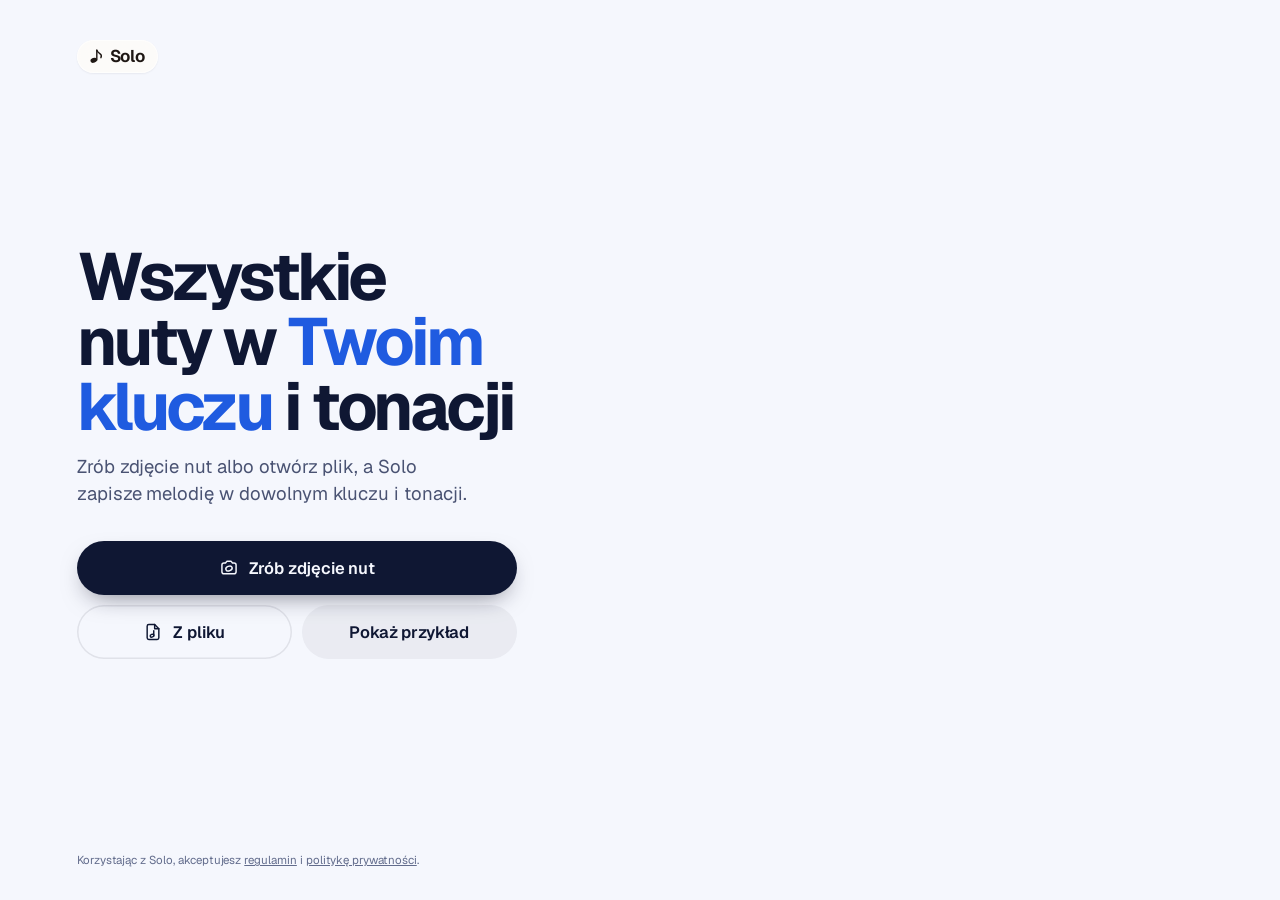
==== index.html @ 1188ac50 "Pauzy: usuwanie każdej, góra/dół; Zapisz jako (PDF/Zdjęcie/MusicXML); Usuń jako 8. kafelek; widoczne" ====
<!doctype html>
<html lang="pl">
<head>
<meta charset="utf-8">
<meta http-equiv="Content-Security-Policy" content="default-src 'self'; script-src 'self' 'wasm-unsafe-eval'; style-src 'self' 'unsafe-inline'; img-src 'self' data: blob:; font-src 'self'; connect-src 'self'; worker-src 'self' blob:; manifest-src 'self'; media-src 'self' blob: data:; object-src 'none'; base-uri 'none'; form-action 'none'">
<meta name="viewport" content="width=device-width, initial-scale=1, viewport-fit=cover, interactive-widget=resizes-content">
<meta name="color-scheme" content="light">
<title>Solo</title>
<meta name="description" content="Nuty ze zdjęcia: sama partia solowa, w Twoim kluczu i tonacji.">
<meta name="theme-color" content="#F5F7FD">
<meta name="apple-mobile-web-app-capable" content="yes">
<meta name="mobile-web-app-capable" content="yes">
<meta name="apple-mobile-web-app-title" content="Solo">
<meta name="apple-mobile-web-app-status-bar-style" content="default">
<meta name="referrer" content="no-referrer">
<link rel="manifest" href="manifest.webmanifest">
<link rel="icon" href="icons/favicon.svg" type="image/svg+xml">
<link rel="icon" href="icons/favicon-32.png" sizes="32x32" type="image/png">
<link rel="apple-touch-icon" href="icons/apple-touch-icon.png">
<link rel="stylesheet" href="fonts/fonts.css">
<link rel="stylesheet" href="styles.css">
<link rel="stylesheet" href="listen.css">
<script src="theme.js"></script>
</head>
<body>
<div id="splash" aria-hidden="true"><div class="aura"></div><div class="sp-tile"><svg class="mark"><use href="#note"/></svg></div><div class="sp-word">Solo</div></div>

<svg width="0" height="0" class="sprite" aria-hidden="true">
  <symbol id="note" viewBox="28 22 46 57"><ellipse cx="43" cy="66" rx="12" ry="8.6" transform="rotate(-22 43 66)" fill="currentColor"/><rect x="51.4" y="27" width="5" height="40" rx="2.5" fill="currentColor"/><path d="M54 29.5c1.2 6.5 5.6 9.6 10.6 12.6 4.8 2.9 6.6 8.6 3.9 14.4" fill="none" stroke="currentColor" stroke-width="5" stroke-linecap="round"/></symbol>
  <symbol id="camera" viewBox="0 0 24 24"><path d="M3.5 8.5A2.5 2.5 0 0 1 6 6h1.8l1.6-2h5.2l1.6 2H18a2.5 2.5 0 0 1 2.5 2.5v8A2.5 2.5 0 0 1 18 19H6a2.5 2.5 0 0 1-2.5-2.5z"/><ellipse class="h" cx="12" cy="12.6" rx="3.9" ry="2.8" transform="rotate(-22 12 12.6)"/></symbol>
  <symbol id="file" viewBox="0 0 24 24"><path d="M7 3h7l5 5v11a2 2 0 0 1-2 2H7a2 2 0 0 1-2-2V5a2 2 0 0 1 2-2z"/><path d="M14 3v5h5"/><path d="M12.9 16.2V10.5"/><ellipse class="h" cx="10.9" cy="16.4" rx="2.3" ry="1.65" transform="rotate(-22 10.9 16.4)"/></symbol>
  <symbol id="sliders" viewBox="0 0 24 24"><path d="M3.5 7.5h8M18.5 7.5h2M3.5 16.5h2M12.5 16.5h8"/><ellipse class="h" cx="15" cy="7.5" rx="3.2" ry="2.3" transform="rotate(-22 15 7.5)"/><ellipse class="h" cx="9" cy="16.5" rx="3.2" ry="2.3" transform="rotate(-22 9 16.5)"/></symbol>
  <symbol id="search" viewBox="0 0 24 24"><ellipse cx="10.5" cy="10.5" rx="6.6" ry="5.4" transform="rotate(-22 10.5 10.5)"/><path d="M15.6 15.2l4.6 4.6"/></symbol>
  <symbol id="left" viewBox="0 0 24 24"><path d="M15 5l-7 7 7 7"/></symbol>
  <symbol id="right" viewBox="0 0 24 24"><path d="M9 5l7 7-7 7"/></symbol>
  <!-- clef glyphs from the Leipzig music font (Verovio, SIL OFL 1.1) -->
  <symbol id="clef-g" viewBox="-40 -1110 730 1790"><path transform="scale(1,-1)" d="M441 -245c-23 -4 -48 -6 -76 -6c-59 0 -102 7 -130 20c-88 42 -150 93 -187 154c-26 44 -43 103 -48 176c0 6 -1 13 -1 19c0 54 15 111 45 170c29 57 65 106 110 148s96 85 153 127c-3 16 -8 46 -13 92c-4 43 -5 73 -5 89c0 117 16 172 69 257c34 54 64 82 89 82 c21 0 43 -30 69 -92s39 -115 41 -159v-15c0 -109 -21 -162 -67 -241c-13 -20 -63 -90 -98 -118c-13 -9 -25 -19 -37 -29l31 -181c8 1 18 2 28 2c58 0 102 -12 133 -35c59 -43 92 -104 98 -184c1 -7 1 -15 1 -22c0 -123 -87 -209 -181 -248c8 -57 17 -110 25 -162 c5 -31 6 -58 6 -80c0 -30 -5 -53 -14 -70c-35 -64 -88 -99 -158 -103c-5 0 -11 -1 -16 -1c-37 0 -72 10 -108 27c-50 24 -77 59 -80 105v11c0 29 7 55 20 76c18 28 45 42 79 44h6c49 0 93 -42 97 -87v-9c0 -51 -34 -86 -105 -106c17 -24 51 -36 102 -36c62 0 116 43 140 85 c9 16 13 41 13 74c0 20 -1 42 -5 67c-8 53 -18 106 -26 159zM461 939c-95 0 -135 -175 -135 -286c0 -24 2 -48 5 -71c50 39 92 82 127 128c40 53 60 100 60 140v8c-4 53 -22 81 -55 81h-2zM406 119l54 -326c73 25 110 78 110 161c0 7 0 15 -1 23c-7 95 -57 142 -151 142h-12 zM382 117c-72 -2 -128 -47 -128 -120v-7c2 -46 43 -99 75 -115c-3 -2 -7 -5 -10 -10c-70 33 -116 88 -123 172v11c0 68 44 126 88 159c23 17 49 29 78 36l-29 170c-21 -13 -52 -37 -92 -73c-50 -44 -86 -84 -109 -119c-45 -69 -67 -130 -67 -182v-13c5 -68 35 -127 93 -176 s125 -73 203 -73c25 0 50 3 75 9c-19 111 -36 221 -54 331z" fill="currentColor" stroke="none"/></symbol>
  <symbol id="clef-f" viewBox="-30 -335 760 1000"><path transform="scale(1,-1)" d="M582 -120c0 32 26 58 58 58s58 -26 58 -58s-26 -58 -58 -58s-58 26 -58 58zM582 120c0 32 26 58 58 58s58 -26 58 -58s-26 -58 -58 -58s-58 26 -58 58zM158 96c51 0 73 -14 88 -49l16 -39c0 -17 -2 -30 -7 -40c-3 -11 -10 -21 -19 -31c-17 -18 -49 -43 -84 -43 c-55 0 -77 13 -112 44c-24 21 -35 55 -35 100c0 46 14 81 32 112c30 52 71 79 137 93l36 6l26 2c154 0 235 -68 274 -182c11 -32 18 -68 18 -107c0 -103 -26 -182 -68 -250c-89 -145 -234 -230 -412 -288l-30 -5c-9 0 -14 3 -14 8c3 10 5 11 10 16c35 15 70 30 96 44l78 43 c96 57 162 136 197 258c9 33 17 60 22 100c3 22 5 35 6 39c-7 69 -16 115 -23 140s-4 22 -16 40c-8 12 -19 23 -31 34c-24 21 -62 44 -118 44c-48 0 -84 -8 -113 -28c-28 -19 -42 -44 -42 -73v-16c2 -5 3 -9 4 -11c24 22 52 39 84 39z" fill="currentColor" stroke="none"/></symbol>
  <symbol id="clef-c" viewBox="-30 -550 670 1100"><path transform="scale(1,-1)" d="M175 502h43v-456c10 5 18 12 37 29c16 19 22 27 27 38s8 24 14 49c3 22 5 43 5 62c7 -34 31 -54 73 -60c73 18 99 61 100 165c0 46 -10 78 -31 100c-18 23 -41 35 -69 35c-40 0 -65 -32 -66 -84c6 12 11 16 39 24c5 0 2 1 16 -4l17 -10l10 -14l7 -18 c-4 -32 -23 -48 -56 -48c-51 0 -77 33 -77 98c10 35 16 47 30 61c9 9 15 14 23 17c3 3 22 9 27 11l34 3l35 2c123 0 192 -64 192 -178l1 -33c0 -52 -20 -97 -60 -134c-18 -15 -42 -28 -74 -39c-30 -9 -63 -13 -101 -13l-93 -88v-34l93 -88c38 0 71 -4 101 -13 c32 -11 56 -24 74 -39c40 -37 60 -82 60 -134l-3 -33c0 -115 -68 -178 -190 -178l-35 2l-34 3c-5 2 -24 8 -27 11c-26 11 -40 32 -53 78c0 65 26 98 77 98c33 0 52 -16 56 -48l-7 -18l-10 -14l-17 -10c-14 -5 -11 -4 -16 -4c-28 8 -33 12 -39 24c1 -52 26 -84 66 -84 c28 0 51 12 69 35c21 22 31 54 31 100c-1 104 -27 147 -100 165c-42 -6 -66 -26 -73 -60c0 19 -2 40 -5 62c-6 25 -9 38 -14 49s-11 19 -27 38c-19 17 -27 24 -37 29v-456h-43v1004zM0 502h118v-1004h-118v1004z" fill="currentColor" stroke="none"/></symbol>
  <symbol id="down" viewBox="0 0 24 24"><path d="M6 9l6 6 6-6"/></symbol>
  <symbol id="barline" viewBox="0 0 24 24"><path d="M12 3v18M4 7h5M4 12h5M4 17h5M15 7h5M15 12h5M15 17h5"/></symbol>
  <symbol id="r-whole" viewBox="0 0 24 24"><path d="M3 8.5h18" stroke-width="1.4"/><rect x="7.5" y="8.5" width="9" height="4.5" rx=".5" fill="currentColor" stroke="none"/></symbol>
  <symbol id="r-half" viewBox="0 0 24 24"><path d="M3 15.5h18" stroke-width="1.4"/><rect x="7.5" y="11" width="9" height="4.5" rx=".5" fill="currentColor" stroke="none"/></symbol>
  <symbol id="r-quarter" viewBox="0 0 24 24"><path d="M9.5 3.5l4.5 5-3.5 4 4 4.5c-2.2-1-4.6-.3-4 2.5"/></symbol>
  <symbol id="r-eighth" viewBox="0 0 24 24"><circle cx="9" cy="8" r="2" fill="currentColor" stroke="none"/><path d="M9 9.8c2.4.6 4.6-.2 6.5-2.3L10.5 20"/></symbol>
  <symbol id="r-16th" viewBox="0 0 24 24"><circle cx="9.5" cy="6" r="1.8" fill="currentColor" stroke="none"/><circle cx="8" cy="11" r="1.8" fill="currentColor" stroke="none"/><path d="M9.5 7.6c2.4.6 4.4-.2 6.3-2.2L10.2 21M8 12.6c2.2.5 4.1-.1 5.9-1.8"/></symbol>
  <symbol id="rest-dash" viewBox="0 0 24 24"><path d="M3 9.5h18" stroke-width="1.6"/><rect x="7" y="9.5" width="10" height="4.5" rx=".6" fill="currentColor" stroke="none"/></symbol>
  <symbol id="newline" viewBox="0 0 24 24"><path d="M3 6h18M3 11h18" stroke-width="1.4"/><path d="M3 17h10M17 14v6M14 17h6"/></symbol>
  <symbol id="bl-single" viewBox="0 0 24 24"><path d="M12 4v16"/></symbol>
  <symbol id="bl-double" viewBox="0 0 24 24"><path d="M9 4v16M15 4v16"/></symbol>
  <symbol id="bl-final" viewBox="0 0 24 24"><path d="M8 4v16"/><path d="M15 4v16" stroke-width="4.5"/></symbol>
  <symbol id="bl-repeat" viewBox="0 0 24 24"><path d="M13 4v16"/><path d="M19 4v16" stroke-width="4"/><circle cx="7.5" cy="9.5" r="1.6" fill="currentColor" stroke="none"/><circle cx="7.5" cy="14.5" r="1.6" fill="currentColor" stroke="none"/></symbol>
  <symbol id="barline-x" viewBox="0 0 24 24"><path d="M12 3v18" stroke-dasharray="2 3"/><path d="M4 9l6 6M10 9l-6 6M14 9l6 6M20 9l-6 6"/></symbol>
  <symbol id="beam" viewBox="0 0 24 24"><ellipse cx="6.5" cy="18" rx="3" ry="2.2" transform="rotate(-20 6.5 18)" fill="currentColor" stroke="none"/><ellipse cx="17" cy="16" rx="3" ry="2.2" transform="rotate(-20 17 16)" fill="currentColor" stroke="none"/><path d="M9 17.5V6.5M19.5 15.5V4.5"/><path d="M9 6.5l10.5-2v3l-10.5 2z" fill="currentColor"/></symbol>
  <symbol id="dur" viewBox="0 0 24 24"><circle cx="12" cy="13.5" r="7.5"/><path d="M12 13.5V9.5M10 2.5h4M18.5 6.5l1.2-1.2"/></symbol>
  <symbol id="star" viewBox="0 0 24 24"><path d="M12 3.5l2 5.5 5.5 2-5.5 2-2 5.5-2-5.5-5.5-2 5.5-2z"/></symbol>
  <symbol id="play" viewBox="0 0 24 24"><path d="M8 5.6v12.8a1 1 0 0 0 1.5.86l10.6-6.4a1 1 0 0 0 0-1.72L9.5 4.74A1 1 0 0 0 8 5.6z" fill="currentColor" stroke="none"/></symbol>
  <symbol id="stop" viewBox="0 0 24 24"><rect x="6" y="6" width="12" height="12" rx="2.2" fill="currentColor" stroke="none"/></symbol>
  <symbol id="updown" viewBox="0 0 24 24"><path d="M9 17.2V6.5M18 13.2V3.5"/><ellipse class="h" cx="6.6" cy="17.6" rx="3" ry="2.15" transform="rotate(-22 6.6 17.6)"/><ellipse cx="15.6" cy="13.6" rx="3" ry="2.15" transform="rotate(-22 15.6 13.6)"/><path d="M10.5 21h6.5M14.5 18.5l2.5 2.5"/></symbol>
  <symbol id="clef" viewBox="0 0 24 24"><path d="M4.6 9.2C5.3 5.8 8.1 4 11.1 4.3c3.6.4 5.4 3.4 4.8 6.9-.8 4.6-5 7.6-10.8 9.3"/><ellipse class="h" cx="6.7" cy="9.3" rx="2.2" ry="1.9"/><circle cx="19.6" cy="7.6" r="1.2" fill="currentColor" stroke="none"/><circle cx="19.6" cy="12.6" r="1.2" fill="currentColor" stroke="none"/></symbol>
  <symbol id="dots3" viewBox="0 0 24 24"><circle cx="5" cy="12" r="2.3" fill="currentColor" stroke="none"/><circle cx="12" cy="12" r="2.3" fill="currentColor" stroke="none"/><circle cx="19" cy="12" r="2.3" fill="currentColor" stroke="none"/></symbol>
  <symbol id="more" viewBox="0 0 24 24"><ellipse cx="5" cy="12" rx="2.2" ry="1.6" fill="currentColor" stroke="none" transform="rotate(-22 5 12)"/><ellipse class="h" cx="12" cy="12" rx="2.2" ry="1.6" transform="rotate(-22 12 12)"/><ellipse cx="19" cy="12" rx="2.2" ry="1.6" fill="currentColor" stroke="none" transform="rotate(-22 19 12)"/></symbol>
  <symbol id="share" viewBox="0 0 24 24"><path d="M12 3.5v11M8 7.5l4-4 4 4"/><path d="M7 11H6a1 1 0 0 0-1 1v7a1.5 1.5 0 0 0 1.5 1.5h11A1.5 1.5 0 0 0 19 19v-7a1 1 0 0 0-1-1h-1"/></symbol>
  <symbol id="print" viewBox="0 0 24 24"><path d="M7 9V4h10v5"/><rect x="3.5" y="9" width="17" height="8" rx="2"/><path d="M7 14h10v6.5H7z"/><ellipse class="h" cx="17" cy="12" rx="1.3" ry="1"/></symbol>
  <symbol id="minus" viewBox="0 0 24 24"><path d="M5 12h14"/></symbol>
  <symbol id="plus" viewBox="0 0 24 24"><path d="M12 5v14M5 12h14"/></symbol>
  <symbol id="check" viewBox="0 0 24 24"><path d="M5 12.5l4.5 4.5L19 7.5"/></symbol>
  <symbol id="flash" viewBox="0 0 24 24"><path d="M13.5 3 5.5 13.5h6L10.5 21l8-10.5h-6z"/></symbol>
  <symbol id="quarter" viewBox="0 0 10 20"><ellipse cx="4.2" cy="16" rx="3.7" ry="2.6" transform="rotate(-22 4.2 16)"/><rect x="6.75" y="1.5" width="1.3" height="14.2" rx=".6"/></symbol>
  <symbol id="x" viewBox="0 0 24 24"><path d="M6.5 6.5l11 11M17.5 6.5l-11 11"/></symbol>
  <symbol id="piano" viewBox="0 0 24 24"><rect x="3.5" y="5" width="17" height="14" rx="2"/><path d="M12 13.5V19M8.2 13.5V19M15.8 13.5V19"/><rect class="h" x="6.8" y="5" width="2.6" height="8.5" rx=".8"/><rect class="h" x="14.6" y="5" width="2.6" height="8.5" rx=".8"/></symbol>
  <symbol id="trombone" viewBox="0 0 24 24"><path d="M7.5 9.5h11a2.5 2.5 0 0 1 0 5H10M10 14.5v4"/><path d="M7.5 9.5L3 6.6v5.8z"/><ellipse class="h" cx="10" cy="19.4" rx="1.6" ry="1.1"/></symbol>
  <symbol id="metronome" viewBox="0 0 24 24"><path d="M9.5 4h5l3.5 16H6z"/><path d="M12 15.5l4.2-7.4"/><ellipse class="h" cx="16.6" cy="7.3" rx="2" ry="1.45" transform="rotate(-22 16.6 7.3)"/></symbol>
  <symbol id="pencil" viewBox="0 0 24 24"><path d="M15.5 5.5l3 3L9 18l-4 1 1-4z"/></symbol>
  <symbol id="trash" viewBox="0 0 24 24"><path d="M4.5 7h15M10 4h4M6.5 7l1 12.5a1.5 1.5 0 0 0 1.5 1.4h6a1.5 1.5 0 0 0 1.5-1.4L17.5 7"/></symbol>
  <symbol id="image" viewBox="0 0 24 24"><rect x="3.5" y="4.5" width="17" height="15" rx="2.5"/><path d="M4 17l5-5 4 4 2.5-2.5L20 18"/><ellipse class="h" cx="15.5" cy="9" rx="1.8" ry="1.35" transform="rotate(-22 15.5 9)"/></symbol>
  <symbol id="wand" viewBox="0 0 24 24"><path d="M4 20L15 9"/><path d="M13 7l4 4"/><ellipse class="h" cx="18.2" cy="5.6" rx="2" ry="1.45" transform="rotate(-22 18.2 5.6)"/><path d="M8 4v3M6.5 5.5h3M19 15v3M17.5 16.5h3"/></symbol>
  <symbol id="size" viewBox="0 0 24 24"><path d="M3.5 19L8 6l4.5 13M5 15h6"/><path d="M14 19l3-8.5 3 8.5M15 16.5h4"/></symbol>
  <symbol id="music" viewBox="0 0 24 24"><path d="M8 3.5h8M8 7h8"/><path d="M15 16V9.5"/><ellipse class="h" cx="12.6" cy="16.4" rx="2.6" ry="1.9" transform="rotate(-22 12.6 16.4)"/><path d="M6.5 3v18M17.5 3v18"/></symbol>
  <symbol id="lock" viewBox="0 0 24 24"><rect x="5" y="10.5" width="14" height="10" rx="2.5"/><path d="M8.5 10.5V8a3.5 3.5 0 0 1 7 0v2.5"/><ellipse class="h" cx="12" cy="15.5" rx="1.6" ry="1.2"/></symbol>
  <symbol id="download" viewBox="0 0 24 24"><path d="M12 4v11M8 11l4 4 4-4M5 19.5h14"/></symbol>
  <symbol id="upload" viewBox="0 0 24 24"><path d="M12 15V4M8 8l4-4 4 4M5 19.5h14"/></symbol>
  <symbol id="info" viewBox="0 0 24 24"><circle cx="12" cy="12" r="8.5"/><path d="M12 11v5.5"/><circle cx="12" cy="7.8" r="1.1" fill="currentColor" stroke="none"/></symbol>
  <symbol id="mic" viewBox="0 0 24 24"><rect x="9" y="3.5" width="6" height="11" rx="3"/><path d="M5.5 11.5a6.5 6.5 0 0 0 13 0M12 18v2.5"/></symbol>
  <!-- editor and player: same 24-grid line style, the tilted note head as the accent -->
  <symbol id="up" viewBox="0 0 24 24"><path d="M6 15l6-6 6 6"/></symbol>
  <symbol id="n-whole" viewBox="0 0 24 24"><ellipse cx="12" cy="12" rx="5.6" ry="3.8" transform="rotate(-22 12 12)"/></symbol>
  <symbol id="n-half" viewBox="0 0 24 24"><ellipse cx="10" cy="17" rx="4" ry="2.8" transform="rotate(-22 10 17)"/><path d="M13.8 15.6V3.5"/></symbol>
  <symbol id="n-quarter" viewBox="0 0 24 24"><ellipse cx="10" cy="17" rx="4" ry="2.8" transform="rotate(-22 10 17)" fill="currentColor"/><path d="M13.8 15.6V3.5"/></symbol>
  <symbol id="n-eighth" viewBox="0 0 24 24"><ellipse cx="9" cy="17" rx="4" ry="2.8" transform="rotate(-22 9 17)" fill="currentColor"/><path d="M12.8 15.6V3.5c0 3 5 4 4.6 8.6"/></symbol>
  <symbol id="n-16th" viewBox="0 0 24 24"><ellipse cx="9" cy="17" rx="4" ry="2.8" transform="rotate(-22 9 17)" fill="currentColor"/><path d="M12.8 15.6V3.5c0 2.4 4.6 3 4.4 6.6M12.8 8c0 2.4 4.6 3 4.4 6.6"/></symbol>
  <symbol id="n-dot" viewBox="0 0 24 24"><ellipse cx="9" cy="15" rx="4" ry="2.8" transform="rotate(-22 9 15)" fill="currentColor"/><path d="M12.8 13.6V3.5"/><circle cx="18" cy="15" r="1.6" fill="currentColor" stroke="none"/></symbol>
  <symbol id="rest" viewBox="0 0 24 24"><path d="M9.5 3.5l4.5 5-3.5 4 4 4.5c-2.2-1-4.6-.3-4 2.5"/></symbol>
  <symbol id="flat" viewBox="0 0 24 24"><path d="M8.5 3v17c4.5-1.6 8-4 7.2-7.4-.7-2.6-4.1-2.2-7.2.4"/></symbol>
  <symbol id="sharp" viewBox="0 0 24 24"><path d="M9.5 4v17M14.5 3v17M6 10l12-2.5M6 16l12-2.5"/></symbol>
  <symbol id="natural" viewBox="0 0 24 24"><path d="M8.5 3v14.5l7-2M15.5 21V6.5l-7 2"/></symbol>
  <symbol id="octave" viewBox="0 0 24 24"><circle cx="9" cy="8" r="3"/><circle cx="9" cy="15.5" r="3.6"/><path d="M18 19V6M15 9l3-3 3 3"/></symbol>
  <symbol id="octave-down" viewBox="0 0 24 24"><circle cx="9" cy="8" r="3"/><circle cx="9" cy="15.5" r="3.6"/><path d="M18 5v13M15 15l3 3 3-3"/></symbol>
  <symbol id="undo" viewBox="0 0 24 24"><path d="M9 6L4.5 10.5 9 15"/><path d="M4.5 10.5H14a5.5 5.5 0 0 1 0 11h-3"/></symbol>
  <symbol id="bar" viewBox="0 0 24 24"><path d="M3.5 7h17M3.5 10h17M3.5 13h17M3.5 16h17M12 5.5v12"/></symbol>
  <symbol id="loop" viewBox="0 0 24 24"><path d="M17 4.5l3 3-3 3"/><path d="M20 7.5H8a4.5 4.5 0 0 0-4.5 4.5"/><path d="M7 19.5l-3-3 3-3"/><path d="M4 16.5h12a4.5 4.5 0 0 0 4.5-4.5"/></symbol>
  <symbol id="restart" viewBox="0 0 24 24"><path d="M6 5v14"/><path d="M18 5.6v12.8a.8.8 0 0 1-1.2.7L9 12.7a.8.8 0 0 1 0-1.4l7.8-6.4a.8.8 0 0 1 1.2.7z"/></symbol>
  <symbol id="pause" viewBox="0 0 24 24"><rect x="6.5" y="5" width="4" height="14" rx="1.4" fill="currentColor" stroke="none"/><rect x="13.5" y="5" width="4" height="14" rx="1.4" fill="currentColor" stroke="none"/></symbol>
  <symbol id="drag" viewBox="0 0 24 24"><path d="M12 3.5v17M8.5 7L12 3.5 15.5 7M8.5 17l3.5 3.5 3.5-3.5"/></symbol>
  <symbol id="tools" viewBox="0 0 24 24"><rect x="4" y="4" width="6.5" height="6.5" rx="1.8"/><rect x="13.5" y="4" width="6.5" height="6.5" rx="1.8"/><rect x="4" y="13.5" width="6.5" height="6.5" rx="1.8"/><ellipse class="h" cx="16.75" cy="16.75" rx="3.2" ry="2.3" transform="rotate(-22 16.75 16.75)"/></symbol>
  <symbol id="user" viewBox="0 0 24 24"><circle cx="12" cy="8.5" r="3.8"/><path d="M4.5 20c.8-4 3.8-6 7.5-6s6.7 2 7.5 6"/></symbol>
  <symbol id="fork" viewBox="0 0 24 24"><path d="M9 3v8a3 3 0 0 0 6 0V3M12 14v7"/></symbol>
  <symbol id="count" viewBox="0 0 24 24"><path d="M5 18V9M10 18V6M15 18v-6M20 18V9"/></symbol>
  <symbol id="heart" viewBox="0 0 24 24"><path d="M12 20s-7.5-4.6-7.5-10A4.3 4.3 0 0 1 12 7.3 4.3 4.3 0 0 1 19.5 10c0 5.4-7.5 10-7.5 10z"/></symbol>
  <symbol id="heart-fill" viewBox="0 0 24 24"><path d="M12 20s-7.5-4.6-7.5-10A4.3 4.3 0 0 1 12 7.3 4.3 4.3 0 0 1 19.5 10c0 5.4-7.5 10-7.5 10z" fill="currentColor"/></symbol>
  <symbol id="stack" viewBox="0 0 24 24"><rect x="4" y="8" width="16" height="12" rx="2.5"/><path d="M7 5h10M9 2.5h6"/></symbol>
  <symbol id="eye" viewBox="0 0 24 24"><path d="M2.5 12s3.5-6.5 9.5-6.5S21.5 12 21.5 12 18 18.5 12 18.5 2.5 12 2.5 12z"/><circle cx="12" cy="12" r="3"/></symbol>
  <symbol id="mute" viewBox="0 0 24 24"><path d="M4 9.5h3.5L12 5.5v13l-4.5-4H4z"/><path d="M16 9.5l5 5M21 9.5l-5 5"/></symbol>
  <symbol id="swap" viewBox="0 0 24 24"><path d="M7 4L3.5 7.5 7 11M3.5 7.5H17M17 13l3.5 3.5L17 20M20.5 16.5H7"/></symbol>
  <symbol id="cresc" viewBox="0 0 24 24"><path d="M21 6L3 12l18 6"/></symbol>
  <symbol id="dim" viewBox="0 0 24 24"><path d="M3 6l18 6-18 6"/></symbol>
  <symbol id="staccato" viewBox="0 0 24 24"><ellipse cx="10" cy="17" rx="4" ry="2.8" transform="rotate(-22 10 17)" fill="currentColor"/><circle cx="10" cy="8" r="1.8" fill="currentColor" stroke="none"/></symbol>
  <symbol id="accent" viewBox="0 0 24 24"><ellipse cx="10" cy="18" rx="4" ry="2.8" transform="rotate(-22 10 18)" fill="currentColor"/><path d="M5 5l10 3-10 3"/></symbol>
  <symbol id="tenuto" viewBox="0 0 24 24"><ellipse cx="10" cy="17" rx="4" ry="2.8" transform="rotate(-22 10 17)" fill="currentColor"/><path d="M5 9h10"/></symbol>
  <symbol id="fermata" viewBox="0 0 24 24"><path d="M3.5 16a8.5 8.5 0 0 1 17 0"/><circle cx="12" cy="14.5" r="1.6" fill="currentColor" stroke="none"/></symbol>
  <symbol id="slur" viewBox="0 0 24 24"><path d="M3 15c4-7 14-7 18 0"/></symbol>
  <symbol id="marks" viewBox="0 0 24 24"><path d="M14.5 4.5c-2 0-2.6 1.4-3 3.5L9.5 19c-.4 2-1.2 2.5-2.5 2.5M8 10h6"/></symbol>
  <symbol id="copy" viewBox="0 0 24 24"><rect x="8" y="8" width="12" height="12" rx="3"/><path d="M16 8V6.5A2.5 2.5 0 0 0 13.5 4h-7A2.5 2.5 0 0 0 4 6.5v7A2.5 2.5 0 0 0 6.5 16H8"/></symbol>
  <symbol id="warn" viewBox="0 0 24 24"><path d="M12 4.5l8.5 15h-17z"/><path d="M12 10v4.5"/><circle cx="12" cy="17" r="1" fill="currentColor" stroke="none"/></symbol>
</svg>

<!-- =============== HOME / LIBRARY =============== -->
<main id="home" class="view">
  <div class="wrap">
    <!-- the masthead: the Solo aura (soft moving colour light) behind the greeting -->
    <header class="mast" id="hero">
      <div class="aura" aria-hidden="true"></div>
      <div class="brand"><svg class="mark"><use href="#note"/></svg><span>Solo</span></div>
      <h1 class="h-xl">Co dziś gramy?</h1>
          </header>

    <section class="lib" id="lib">
      <div class="libhead">
        <h2 class="h-l">Twoje nuty <span class="count" id="lib-count"></span></h2>
        <div class="libtools">
          <label class="search"><svg class="i"><use href="#search"/></svg><input id="lib-search" type="search" placeholder="Szukaj" autocomplete="off" aria-label="Szukaj w nutach"></label>
          <label class="sort"><select id="lib-sort" aria-label="Kolejność"><option value="opened">Ostatnio otwierane</option><option value="title">Tytuł</option><option value="composer">Kompozytor</option><option value="created">Ostatnio dodane</option></select><svg class="i"><use href="#down"/></svg></label>
        </div>
      </div>
      <div class="notice" id="news-nudge" hidden>
        <svg class="i"><use href="#info"/></svg>
        <div class="grow"><b>Nowa wersja Solo</b><span>Zobacz, co się zmieniło.</span></div>
        <button class="link" id="news-open">Pokaż</button>
        <button class="x" id="news-x" aria-label="Zamknij"><svg class="i"><use href="#x"/></svg></button>
      </div>
      <div class="notice" id="backup-nudge" hidden>
        <svg class="i"><use href="#download"/></svg>
        <div class="grow"><b>Zapisz kopię nut</b><span>Na wypadek, gdyby przeglądarka wyczyściła pamięć.</span></div>
        <button class="link" id="nudge-save">Zapisz</button>
        <button class="x" id="nudge-x" aria-label="Później"><svg class="i"><use href="#x"/></svg></button>
      </div>
      <div class="cols" id="cols" role="tablist" aria-label="Kolekcje"></div>
      <div class="grid" id="lib-grid"></div>
      <p class="lib-none" id="col-empty" hidden>Pusto. Przytrzymaj okładkę i wybierz „Kolekcja”.</p>
      <p class="lib-none" id="lib-none" hidden></p>
    </section>

    <section class="empty" id="lib-empty" hidden>
      <div class="empty-copy">
        <h2 class="h-l">Pusty pulpit</h2>
        
        <div class="row-btns">
          <button class="btn tinted" data-act="example"><span>Pokaż przykład</span></button>
          <button class="btn primary" data-sheet="add"><svg class="i"><use href="#plus"/></svg><span>Dodaj nuty</span></button>
        </div>
      </div>
    </section>
  </div>
</main>

<!-- =============== SCORE =============== -->
<section id="score" class="view" hidden>
  <header class="sbar">
    <div class="sbar-l"><button class="pill round" id="btn-back" aria-label="Wróć"><svg class="i"><use href="#left"/></svg></button>
    <button class="pill text ed-only ed-cancel" id="btn-cancel"><span>Anuluj</span></button>
    <button class="pill round ed-only" data-ed="undo" id="ed-undo" aria-label="Cofnij"><svg class="i"><use href="#undo"/></svg></button>
    <button class="pill round ed-only" data-ed="redo" id="ed-redo" aria-label="Ponów" disabled><svg class="i" style="transform:scaleX(-1)"><use href="#undo"/></svg></button></div>
    <div class="stitle"><div class="a" id="s-title"></div><div class="b" id="s-sub"></div></div>
    <div class="sbar-r">
    <button class="pill text" id="btn-edit" aria-pressed="false"><span>Edytuj</span></button>
    <button class="pill round" id="btn-tools" data-sheet="more" aria-label="Więcej" title="Więcej"><svg class="i"><use href="#more"/></svg></button>
    </div>
    <div class="pstrip" id="pstrip" role="toolbar" aria-label="Partie"></div>
  </header>
  <div class="scroller" id="scroller">
    <div class="notice" id="notice" hidden>
      <svg class="i"><use href="#warn"/></svg>
      <div class="grow"><b id="notice-title"></b><span id="notice-text"></span></div>
      <button class="link" data-sheet="orig">Porównaj</button>
      <button class="x" id="notice-x" aria-label="Zamknij"><svg class="i"><use href="#x"/></svg></button>
    </div>
    <figure class="peek" id="peek" hidden><canvas id="peek-c"></canvas><figcaption><span id="peek-t">Oryginał</span><button class="x" id="peek-x" aria-label="Zamknij"><svg class="i"><use href="#x"/></svg></button></figcaption></figure>
    <button class="follow-pill" id="follow-pill" hidden><svg class="i"><use href="#down"/></svg><span>Wróć do grania</span></button>
    <div class="pages" id="pages"><div class="loading-page"><span class="spinner"></span></div></div>
  </div>
  <div class="editor" id="editbar" role="toolbar" aria-label="Popraw nuty" hidden>
    <div class="ed-info" id="ed-info" aria-live="polite"></div>
    <div class="ed-pane bar-pane" data-pane="bar" hidden>

  <p class="note first" id="bar-note" hidden></p>
  <b class="bp-title" id="sh-bar-t">Utwór</b>
  <h3 class="lbl">Tonacja</h3>
  <div class="keypick" id="bar-keypick">
    <div class="kp-row"><button type="button" class="pill round sm" data-kd="-1" aria-label="Tonacja z jednym bemolem więcej"><svg class="i"><use href="#minus"/></svg></button>
      <div class="kp-val" aria-live="polite"><b id="bar-keyname"></b><small id="bar-keysig"></small></div>
      <button type="button" class="pill round sm" data-kd="1" aria-label="Tonacja z jednym krzyżykiem więcej"><svg class="i"><use href="#plus"/></svg></button></div>
  </div>
  <div id="bar-clefbox"><h3 class="lbl" id="bar-clef-t">Klucz</h3>
  <div class="chips clefchips" id="bar-clef"><button data-v="G"><svg class="cl g"><use href="#clef-g"/></svg>Wiolinowy</button><button data-v="F"><svg class="cl f"><use href="#clef-f"/></svg>Basowy</button><button data-v="C4"><svg class="cl c"><use href="#clef-c"/></svg>Tenorowy</button><button data-v="C3"><svg class="cl c"><use href="#clef-c"/></svg>Altowy</button></div></div>
  <h3 class="lbl">Metrum</h3>
  <div class="m-inline" id="bar-time"></div>
  <h3 class="lbl">Tempo odsłuchu</h3>
  <div class="list">
    <div class="li stepper"><button class="pill round" id="bar-bpm-down" aria-label="Wolniej"><svg class="i"><use href="#minus"/></svg></button><span class="grow step-val"><svg class="q"><use href="#quarter"/></svg> = <b id="bar-bpm">120</b></span><button class="pill round" id="bar-bpm-up" aria-label="Szybciej"><svg class="i"><use href="#plus"/></svg></button></div>
  </div>
    </div>
    <div class="ed-pane grid-pane g6" data-pane="pitch" hidden>
      <button data-ed="left" aria-label="W lewo (wcześniej w takcie)"><svg class="i"><use href="#left"/></svg></button>
      <button data-ed="up" aria-label="W górę"><svg class="i"><use href="#up"/></svg></button>
      <button data-ed="down" aria-label="W dół"><svg class="i"><use href="#down"/></svg></button>
      <button data-ed="right" aria-label="W prawo (później w takcie)"><svg class="i"><use href="#right"/></svg></button>
      <button data-ed="octup" aria-label="Oktawę wyżej"><svg class="i"><use href="#octave"/></svg></button>
      <button data-ed="octdown" aria-label="Oktawę niżej"><svg class="i"><use href="#octave-down"/></svg></button>
    </div>
    <div class="ed-pane grid-pane g5" data-pane="len" hidden>
      <button data-len="whole" aria-label="Cała nuta"><svg class="i"><use href="#n-whole"/></svg></button>
      <button data-len="half" aria-label="Półnuta"><svg class="i"><use href="#n-half"/></svg></button>
      <button data-len="quarter" aria-label="Ćwierćnuta"><svg class="i"><use href="#n-quarter"/></svg></button>
      <button data-len="eighth" aria-label="Ósemka"><svg class="i"><use href="#n-eighth"/></svg></button>
      <button data-len="16th" aria-label="Szesnastka"><svg class="i"><use href="#n-16th"/></svg></button>
      <button type="button" id="ed-dot" aria-label="Z kropką" aria-pressed="false"><svg class="i"><use href="#n-dot"/></svg></button>
      <button type="button" id="ed-restmode" aria-label="Pauza" aria-pressed="false"><svg class="i"><use href="#rest-dash"/></svg></button>
      <button type="button" id="ed-flat" aria-label="Bemol: pół tonu niżej"><svg class="i"><use href="#flat"/></svg></button>
      <button type="button" id="ed-sharp" aria-label="Krzyżyk: pół tonu wyżej"><svg class="i"><use href="#sharp"/></svg></button>
      <button data-ed="beam" id="ed-beam" aria-label="Połącz belką z następną nutą" aria-pressed="false"><svg class="i"><use href="#beam"/></svg></button>
    </div>
    <div class="ed-pane line-pane" data-pane="line" hidden>
      <div class="lp-row" id="line-kind" role="group" aria-label="Rodzaj kreski">
        <button type="button" data-ls="regular"><svg class="i"><use href="#bl-single"/></svg><span>Zwykła</span></button>
        <button type="button" data-ls="light-light"><svg class="i"><use href="#bl-double"/></svg><span>Podwójna</span></button>
        <button type="button" data-ls="light-heavy"><svg class="i"><use href="#bl-final"/></svg><span>Końcowa</span></button>
        <button type="button" data-ls="repeat"><svg class="i"><use href="#bl-repeat"/></svg><span>Powtórka</span></button>
      </div>
      <div class="lp-row two">
        <button type="button" id="line-add"><svg class="i"><use href="#plus"/></svg><span>Wstaw takt</span></button>
        <button type="button" id="line-newline"><svg class="i"><use href="#newline"/></svg><span>Nowa linia</span></button>
      </div>
    </div>
    <div class="ed-pane wrap2" data-pane="marks" hidden>
      <button data-ed="dyn:pp" class="dyn" aria-label="pianissimo">pp</button>
      <button data-ed="dyn:p" class="dyn" aria-label="piano">p</button>
      <button data-ed="dyn:mp" class="dyn" aria-label="mezzopiano">mp</button>
      <button data-ed="dyn:mf" class="dyn" aria-label="mezzoforte">mf</button>
      <button data-ed="dyn:f" class="dyn" aria-label="forte">f</button>
      <button data-ed="dyn:ff" class="dyn" aria-label="fortissimo">ff</button>
      <button data-ed="dyn:sfz" class="dyn" aria-label="sforzato">sfz</button>
      <button data-ed="wedge:crescendo" aria-label="Crescendo"><svg class="i"><use href="#cresc"/></svg></button>
      <button data-ed="wedge:diminuendo" aria-label="Diminuendo"><svg class="i"><use href="#dim"/></svg></button>
      <button data-ed="art:staccato" aria-label="Staccato"><svg class="i"><use href="#staccato"/></svg></button>
      <button data-ed="art:accent" aria-label="Akcent"><svg class="i"><use href="#accent"/></svg></button>
      <button data-ed="art:tenuto" aria-label="Tenuto"><svg class="i"><use href="#tenuto"/></svg></button>
      <button data-ed="fermata" aria-label="Fermata"><svg class="i"><use href="#fermata"/></svg></button>
      <button data-ed="slur" aria-label="Łuk do następnej nuty"><svg class="i"><use href="#slur"/></svg></button>
    </div>
    <div class="ed-tabs" role="tablist">
      <button role="tab" data-tab-ed="bar" class="ed-bar" aria-selected="false" aria-label="Utwór: tonacja, klucz, metrum, tempo"><svg class="i"><use href="#bar"/></svg><span>Utwór</span></button>
      <button role="tab" data-tab-ed="len" aria-selected="false" aria-label="Dodaj: nuty, pauzy, znaki, belka"><svg class="i"><use href="#plus"/></svg><span>Dodaj</span></button>
      <button role="tab" data-tab-ed="pitch" aria-selected="false" aria-label="Rozmieść: góra, dół, w lewo, w prawo, oktawa"><svg class="i"><use href="#drag"/></svg><span>Rozmieść</span></button>
      <button role="tab" data-tab-ed="line" aria-selected="false" aria-label="Takt: kreski, nowy takt, nowa linia"><svg class="i"><use href="#barline"/></svg><span>Takt</span></button>
      <button role="tab" data-tab-ed="marks" aria-selected="false" aria-label="Styl: dynamika, akcenty, łuki"><svg class="i"><use href="#marks"/></svg><span>Styl</span></button>
      <button type="button" class="ed-trash" id="ed-trash" aria-label="Usuń zaznaczone"><svg class="i"><use href="#trash"/></svg></button>
    </div>
  </div>
  <div class="loopbar" id="loopbar" hidden>
    <div class="lb-track" id="lb-track"><i class="lb-fill" id="lb-fill"></i>
      <button class="lb-th" id="lb-a" aria-label="Początek pętli"><span id="lb-av">1</span></button>
      <button class="lb-th" id="lb-b" aria-label="Koniec pętli"><span id="lb-bv">4</span></button>
    </div>
  </div>
  <nav class="dock transport" id="dock" aria-label="Odtwarzanie">
    <div class="tp-prog" id="tp-prog" aria-hidden="true"><i id="tp-fill"></i></div>
    <button class="tool" id="btn-restart" aria-label="Od początku"><svg class="i"><use href="#restart"/></svg></button>
    <button class="tool" id="btn-loop" aria-label="Pętla: powtarzaj takty" aria-pressed="false"><svg class="i"><use href="#loop"/></svg></button>
    <button class="tool play" id="btn-play" aria-label="Posłuchaj"><svg class="i"><use href="#play"/></svg></button>
    <button class="tool tempo" id="btn-tempo" data-sheet="practice" aria-label="Tempo i ćwiczenie"><svg class="q"><use href="#quarter"/></svg><b id="tp-bpm">120</b></button>
    <span class="tp-bar" id="tp-bar"></span>
  </nav>
</section>

<div id="navdim" hidden></div>

<!-- =============== SETTINGS =============== -->
<section id="settings" class="view tabview" hidden>
  <div class="wrap narrow">
    <h1 class="h-l page-title tabtitle">Ja</h1>

    <div class="me-card" id="me-card"></div>
    <div class="prof" id="prof"></div>

    <h3 class="lbl lx-over" id="snd-t">Brzmienia</h3>
    <div class="snd-row" id="own-list" role="group" aria-labelledby="snd-t"></div>
    <p class="snd-sub" id="own-st"></p>


    <h3 class="lbl">Biblioteka</h3>
    <div class="group">
      <button class="li tap" id="btn-backup"><span class="ic"><svg class="i"><use href="#download"/></svg></span><span class="grow"><b>Zapisz kopię zapasową</b></span><svg class="i chev"><use href="#right"/></svg></button>
      <label class="li tap" for="in-backup"><span class="ic"><svg class="i"><use href="#upload"/></svg></span><span class="grow"><b>Wczytaj kopię zapasową</b></span><svg class="i chev"><use href="#right"/></svg></label>
      <div class="li"><span class="ic"><svg class="i"><use href="#music"/></svg></span><span class="grow"><b id="store-count">Nuty</b><small id="store-size"></small></span></div>
    </div>
    <p class="status-line" id="backup-status"></p>

    <div id="install-sec">
    <h3 class="lbl">Na ekranie początkowym</h3>
    <div class="group">
      <button class="li tap" id="btn-install" hidden><span class="ic"><svg class="i"><use href="#plus"/></svg></span><span class="grow"><b>Dodaj Solo do ekranu</b><small>Solo stanie się aplikacją z własną ikoną</small></span><svg class="i chev"><use href="#right"/></svg></button>
      <div class="li" id="installed" hidden><span class="ic"><svg class="i"><use href="#check"/></svg></span><span class="grow"><b>Solo jest na ekranie początkowym</b><small>Aktualizuje się samo, ikonę dodaje się tylko raz</small></span></div>
      <div class="li col" id="install-steps">
        <p class="txt" data-os="ios"><b>iPad, iPhone:</b> w Safari dotknij <b>Udostępnij</b>, potem <b>Do ekranu początkowego</b>.</p>
        <p class="txt" data-os="android"><b>Android:</b> w Chrome otwórz menu <b>⋮</b> i wybierz <b>Dodaj do ekranu głównego</b> (albo <b>Zainstaluj aplikację</b>). Wtedy Solo pojawi się też w Ustawieniach telefonu, w Aplikacjach. W innych przeglądarkach, np. DuckDuckGo, może powstać tylko skrót: otwórz Solo w Chrome.</p>
        <p class="txt" data-os="desktop"><b>Komputer:</b> w Edge lub Chrome kliknij ikonę instalacji na końcu paska adresu.</p>
      </div>
    </div>

    </div>

    <h3 class="lbl">Solo</h3>
    <div class="group">
      <button class="li tap" id="btn-tour"><span class="ic"><svg class="i"><use href="#info"/></svg></span><span class="grow"><b>Samouczek</b><small>Krótko po ekranie nut</small></span><svg class="i chev"><use href="#right"/></svg></button>
      <details class="li-det" id="news-det"><summary class="li tap"><span class="ic"><svg class="i"><use href="#star"/></svg></span><span class="grow"><b>Co nowego</b><small id="news-ver"></small></span><svg class="i chev"><use href="#down"/></svg></summary><div class="li col" id="news"></div></details>
      <a class="li tap" href="prywatnosc.html" data-doc="prywatnosc"><span class="ic"><svg class="i"><use href="#lock"/></svg></span><span class="grow"><b>Polityka prywatności</b><small>Bez plików cookies</small></span><svg class="i chev"><use href="#right"/></svg></a>
      <a class="li tap" href="regulamin.html" data-doc="regulamin"><span class="ic"><svg class="i"><use href="#file"/></svg></span><span class="grow"><b>Regulamin</b></span><svg class="i chev"><use href="#right"/></svg></a>
      <a class="li tap" href="licencje.html" data-doc="licencje"><span class="ic"><svg class="i"><use href="#music"/></svg></span><span class="grow"><b>Licencje</b></span><svg class="i chev"><use href="#right"/></svg></a>
    </div>
    <p class="me-foot">Nuty i zdjęcia zostają tylko na tym urządzeniu. Bez reklam, śledzenia i plików cookies.<br>© 2026 Meow Studios · <a href="mailto:nniewinskame@gmail.com">kontakt</a> · wersja <span id="ver"></span></p>
  </div>
</section>

<div class="sheet" id="sh-own" role="dialog" aria-modal="true" aria-labelledby="sh-own-t" hidden>
  <div class="grab"></div>
  <div class="shead"><h2 class="h-m" id="sh-own-t">Brzmienie</h2><button class="done" data-close>Gotowe</button></div>
  <p class="snd-sheet-st" id="own-sheet-st"></p>
  <div class="group snd-acts">
    <button class="li tap" data-own="play"><span class="ic"><svg class="i"><use href="#play"/></svg></span><span class="grow"><b>Posłuchaj</b></span></button>
    <button class="li tap" data-own="again"><span class="ic"><svg class="i"><use href="#mic"/></svg></span><span class="grow"><b>Nagraj ponownie</b></span></button>
    <label class="li" for="own-use"><span class="ic"><svg class="i"><use href="#music"/></svg></span><span class="grow"><b>Używaj w odtwarzaniu</b><small>Solo zagra Twoim brzmieniem</small></span><input type="checkbox" id="own-use" class="switch"></label>
    <button class="li tap" data-own="re"><span class="ic"><svg class="i"><use href="#swap"/></svg></span><span class="grow"><b>Zmień instrument</b></span></button>
    <button class="li tap danger" data-own="del"><span class="ic"><svg class="i"><use href="#trash"/></svg></span><span class="grow"><b>Usuń</b></span></button>
  </div>
</div>

<!-- =============== WELCOME =============== -->
<!-- =============== TABS: TUNER, METRONOME =============== -->
<section id="tunerv" class="view tabview" hidden>
  <div class="wrap narrow"><h1 class="h-l page-title tabtitle">Stroik</h1><div class="host" id="tuner-tab-host"></div></div>
</section>
<section id="metrov" class="view tabview" hidden>
  <div class="wrap narrow"><h1 class="h-l page-title tabtitle">Metronom</h1><div class="host" id="metro-tab-host"></div></div>
</section>
<button class="fab" id="fab" data-sheet="add" aria-label="Dodaj nuty"><svg class="i"><use href="#plus"/></svg></button>
<div class="sheet" id="sh-add" role="dialog" aria-modal="true" aria-label="Dodaj nuty" hidden>
  <div class="grab"></div>
  <div class="list addlist first">
    <button class="li tap" data-act="camera"><span class="ic"><svg class="i"><use href="#camera"/></svg></span><span class="grow"><b>Zrób zdjęcie</b></span></button>
    <label class="li tap" for="in-gallery" tabindex="0" role="button"><span class="ic"><svg class="i"><use href="#image"/></svg></span><span class="grow"><b>Z galerii</b></span></label>
    <label class="li tap" for="in-files" tabindex="0" role="button"><span class="ic"><svg class="i"><use href="#file"/></svg></span><span class="grow"><b>Z pliku</b><small>Pliki, iCloud, Dysk Google, Dropbox</small></span></label>
    <button class="li tap" data-act="blank"><span class="ic"><svg class="i"><use href="#pencil"/></svg></span><span class="grow"><b>Nowa melodia</b></span></button>
  </div>
  <h3 class="lbl">Gotowe melodie</h3>
  <div class="chips add-ready" id="add-ready"><button data-t="kotek">Wlazł kotek</button><button data-t="janie">Panie Janie</button><button data-t="oda">Oda do radości</button></div>
</div>

<nav class="tabbar" id="tabbar" aria-label="Zakładki">
  <i class="slide" aria-hidden="true"></i>
  <button data-tab="home" aria-current="page"><svg class="i"><use href="#music"/></svg><span>Nuty</span></button>
  <button data-tab="tunerv"><svg class="i"><use href="#fork"/></svg><span>Stroik</span></button>
  <button data-tab="metrov"><svg class="i"><use href="#metronome"/></svg><span>Metronom</span></button>
  <button data-tab="settings"><svg class="i"><use href="#user"/></svg><span>Ja</span></button>
</nav>

<!-- =============== OWN SOUND: guided recording =============== -->
<section id="ownf" class="overlay ownf lx" role="dialog" aria-modal="true" aria-label="Twoje brzmienie" hidden>
  <div class="lx-glow" aria-hidden="true"></div>
  <div class="ownf-panel">
    <div class="lx-top"><button class="pill round" id="ownf-x" aria-label="Zamknij"><svg class="i"><use href="#x"/></svg></button><div class="lx-dots" id="ownf-dots" aria-hidden="true"></div><span class="lx-count" id="ownf-count" aria-live="polite"></span></div>
    <div class="ownf-body" id="ownf-body">
      <div class="lx-head" id="of-head"></div>
      <div class="lx-stage" id="of-stage">
        <canvas class="lx-orb" id="of-orb" aria-hidden="true"></canvas>
        <svg class="lx-prog" viewBox="0 0 240 240" aria-hidden="true"><circle cx="120" cy="120" r="110" class="lx-prog-fill" id="of-ring" style="stroke-dasharray:691;stroke-dashoffset:691"/></svg>
        <div class="of-note" id="of-note"></div>
      </div>
      <div class="lx-foot" id="of-foot"></div>
    </div>
    <div class="ownf-acts" id="ownf-acts"></div>
  </div>
</section>

<!-- =============== FIRST START: PROFILE =============== -->
<section id="onb" class="overlay onb" role="dialog" aria-modal="true" aria-label="Twój profil" hidden>
  <div class="onb-panel">
    <div class="onb-top"><button class="pill round" id="onb-back" aria-label="Wstecz"><svg class="i"><use href="#left"/></svg></button><div class="onb-dots" id="onb-dots"></div><button class="link" id="onb-skip">Pomiń</button></div>
    <div class="onb-body" id="onb-body"></div>
    <button class="btn primary wide" id="onb-next"><span>Dalej</span><svg class="i"><use href="#right"/></svg></button>
  </div>
</section>

<section id="welcome" class="overlay welcome" hidden>
  <div class="w-photo w-stage" id="w-stage"></div>
  <div class="w-panel">
    <div class="w-brand" aria-label="Solo"><svg class="mark"><use href="#note"/></svg><span>Solo</span></div>
    <div class="w-copy">
      <h1 class="h-xl">Wszystkie nuty w&nbsp;<em>Twoim kluczu</em> i&nbsp;tonacji</h1>
      <p class="w-lead">Zrób zdjęcie nut albo otwórz plik, a&nbsp;Solo zapisze melodię w&nbsp;dowolnym kluczu i&nbsp;tonacji.</p>
      <div class="w-acts">
        <button class="btn ink wide" data-act="camera" id="w-camera"><svg class="i"><use href="#camera"/></svg><span>Zrób zdjęcie nut</span></button>
        <label class="btn line" for="in-files" tabindex="0" role="button"><svg class="i"><use href="#file"/></svg><span>Z pliku</span></label>
        <button class="btn ghost" data-act="example" id="w-example">Pokaż przykład</button>
      </div>
    </div>
    <p class="w-legal">Korzystając z Solo, akceptujesz <a href="regulamin.html" data-doc="regulamin">regulamin</a> i&nbsp;<a href="prywatnosc.html" data-doc="prywatnosc">politykę&nbsp;prywatności</a>.</p>
  </div>
</section>

<!-- =============== CAMERA =============== -->
<section id="cam" class="overlay cam" role="dialog" aria-modal="true" aria-label="Aparat" hidden>
  <video id="cam-video" playsinline muted autoplay></video>
  <div class="cam-frame" aria-hidden="true"><i class="corner c1"></i><i class="corner c2"></i><i class="corner c3"></i><i class="corner c4"></i></div>
  <div class="cam-top">
    <button class="cam-btn" id="cam-close" aria-label="Zamknij aparat"><svg class="i"><use href="#x"/></svg></button>
    <span class="cam-tip" id="cam-tip">Cała strona w kadrze, prosto z góry</span>
    <button class="cam-btn" id="cam-torch" aria-label="Latarka" aria-pressed="false" hidden><svg class="i"><use href="#flash"/></svg></button>
  </div>
  <div class="cam-msg" id="cam-msg" hidden>
    <svg class="i big"><use href="#camera"/></svg>
    <h2 class="h-m" id="cam-msg-t">Brak dostępu do aparatu</h2>
    <p id="cam-msg-p"></p>
    <button class="btn cream" id="cam-retry">Spróbuj jeszcze raz</button>
  </div>
  <div class="cam-bar">
    <label class="cam-btn" for="in-gallery" id="cam-gallery" aria-label="Wybierz z galerii" tabindex="0" role="button"><svg class="i"><use href="#image"/></svg></label>
    <button class="shutter" id="cam-shot" aria-label="Zrób zdjęcie" disabled><i></i></button>
    <span class="cam-btn ghost" aria-hidden="true"></span>
  </div>
  <i class="cam-flash" id="cam-flash"></i>
</section>

<!-- =============== READING =============== -->
<section id="reading" class="overlay reading" role="dialog" aria-modal="true" aria-label="Czytanie nut" hidden>
  <div class="wrap narrow">
    <div class="rtop"><button class="link" id="btn-cancel-read">Anuluj</button><span class="foot" id="read-pages"></span></div>
    <div class="frame"><img id="read-img" alt=""><i class="scan"></i><i class="corner c1"></i><i class="corner c2"></i><i class="corner c3"></i><i class="corner c4"></i></div>
    <h2 class="h-l">Odczytywanie nut</h2>
    <p class="sub" id="read-sub">Zwykle trwa to od pół minuty do dwóch minut.</p>
    <div class="pbar" id="read-bar"><i></i></div>
    <div class="checks">
      <div class="ck" id="ck1"><span class="d"><svg class="i"><use href="#check"/></svg></span><span id="ck1-t">Przygotowanie</span></div>
      <div class="ck" id="ck2"><span class="d"><svg class="i"><use href="#check"/></svg></span><span id="ck2-t">Szukanie pięciolinii</span></div>
      <div class="ck" id="ck3"><span class="d"><svg class="i"><use href="#check"/></svg></span><span id="ck3-t">Odczytywanie nut</span></div>
    </div>
  </div>
</section>

<div class="tour" id="tour" hidden role="dialog" aria-modal="true" aria-labelledby="tour-t">
  <div class="tour-hole" id="tour-hole"></div>
  <div class="tour-card" id="tour-card"><p class="tour-step" id="tour-n"></p><h2 class="h-m" id="tour-t"></h2><p id="tour-p"></p>
    <div class="row-btns"><button class="btn tinted small" id="tour-skip">Pomiń</button><button class="btn primary small" id="tour-next">Dalej</button></div></div>
</div>

<!-- =============== SHEETS =============== -->
<div class="scrim" id="scrim" hidden></div>

<div class="sheet" id="sh-pages" role="dialog" aria-modal="true" aria-labelledby="sh-pages-t" hidden>
  <div class="grab"></div>
  <div class="shead"><h2 class="h-m" id="sh-pages-t">Nowe nuty</h2><button class="done ghost" data-close>Anuluj</button></div>
  <div class="thumbs" id="pending"></div>
  <p class="note" id="crop-hint" hidden>Dotknij strony, żeby obciąć jej górę lub dół.</p>
  <p class="note" id="first-model" hidden>Pierwszy odczyt pobierze ok. 150 MB. Najlepiej przez Wi-Fi.</p>
  <p class="note" id="slow-read" hidden></p>
  <details class="ask" id="ask">
    <summary><span class="grow"><b>Pomóż w odczycie</b><small>Nieobowiązkowe: klucz, metrum i znaki, jeśli je znasz</small></span><svg class="i chev"><use href="#down"/></svg></summary>
    <div class="ask-body"><h3 class="lbl">Klucz</h3><div class="chips clefchips" id="ask-clef-c"></div><h3 class="lbl">Metrum</h3><div class="chips" id="ask-time-c"></div><h3 class="lbl">Znaki przy kluczu</h3><div class="ask-key-c" id="ask-key-c"></div><label class="selpill" id="ask-key-pill"></label></div>
    <label class="ask-row" for="ask-clef"><span>Klucz w nutach</span><select id="ask-clef"><option value="">Nie wiem</option><option value="F">Basowy w całym utworze</option><option value="G">Wiolinowy w całym utworze</option><option value="C4">Tenorowy w całym utworze</option><option value="C3">Altowy w całym utworze</option></select></label>
    <label class="ask-row" for="ask-time"><span>Metrum</span><select id="ask-time"><option value="">Nie wiem</option><option value="4/4">4/4 (C)</option><option value="2/2">2/2 (¢)</option><option value="3/4">3/4</option><option value="2/4">2/4</option><option value="6/8">6/8</option><option value="3/8">3/8</option><option value="9/8">9/8</option><option value="12/8">12/8</option></select></label>
    <label class="ask-row" for="ask-key"><span>Znaki przy kluczu</span><select id="ask-key"><option value="">Nie wiem</option><option value="0">Bez znaków</option><option value="-1">1 bemol</option><option value="-2">2 bemole</option><option value="-3">3 bemole</option><option value="-4">4 bemole</option><option value="-5">5 bemoli</option><option value="-6">6 bemoli</option><option value="1">1 krzyżyk</option><option value="2">2 krzyżyki</option><option value="3">3 krzyżyki</option><option value="4">4 krzyżyki</option><option value="5">5 krzyżyków</option><option value="6">6 krzyżyków</option></select></label>
  </details>
  <p class="err" id="read-error" hidden></p>
  <button class="btn primary wide" id="btn-read"><svg class="i"><use href="#wand"/></svg><span>Odczytaj nuty</span></button>
</div>

<div class="sheet" id="sh-tools" role="dialog" aria-modal="true" aria-labelledby="sh-tools-t" hidden>
  <div class="grab"></div>
  <div class="shead"><h2 class="h-m" id="sh-tools-t">Metronom</h2><button class="done" data-close>Gotowe</button></div>
  <div class="host" id="metro-sheet-host"><div id="metro-ui">
  <!-- one dominant element: the tempo; the beats light up above it, the controls sit under the thumb -->
  <div class="metro first">
    <div class="beats" id="m-beats" role="group" aria-label="Akcenty"></div>
    <div class="metro-bpm"><b id="m-bpm" aria-live="polite">100</b><span class="m-sub"><svg class="q"><use href="#quarter"/></svg> na minutę · <span id="m-name" class="m-name"></span></span></div>
    <!-- tempo: a slider 30-240 and the tempo names under it (one tap sets a typical tempo); tap the number to type one -->
    <div class="m-slider"><input type="range" id="m-range" min="30" max="240" step="1" aria-label="Tempo"><div class="m-ends"><span>30</span><span>240</span></div></div>
    <div class="chips m-names" id="m-names">
      <button type="button" data-bpm="50">Largo</button><button type="button" data-bpm="70">Adagio</button><button type="button" data-bpm="92">Andante</button>
      <button type="button" data-bpm="112">Moderato</button><button type="button" data-bpm="132">Allegro</button><button type="button" data-bpm="176">Presto</button>
      <button type="button" class="m-tap" id="m-tap" aria-label="Wystukaj tempo kilka razy">Wystukaj</button>
    </div>
    <div class="meter" id="m-meter"></div>
    <button class="btn primary wide big" id="m-go"><svg class="i"><use href="#play"/></svg><span>Start</span></button>
  </div>
  </div></div>
</div>

<div class="sheet" id="sh-tuner" role="dialog" aria-modal="true" aria-labelledby="sh-tuner-t" hidden>
  <div class="grab"></div>
  <div class="shead"><h2 class="h-m" id="sh-tuner-t">Stroik</h2><button class="done" data-close>Gotowe</button></div>
  <div class="host" id="tuner-sheet-host"><div id="tuner-ui">
  <div class="tuner2 lx" id="tuner2" data-st="off">
    <div class="lx-glow" aria-hidden="true"></div>
    <div class="lx-stage tn-stage">
      <canvas class="lx-orb" id="t-orb" aria-hidden="true"></canvas>
      <div class="tn-top">
        <div class="tn-note"><b id="t-note">–</b><span id="t-oct"></span></div>
        <div class="tn-read"><b id="t-cents" aria-live="polite"></b></div>
      </div>
    </div>
    <small class="tn-hz" id="t-hz">Zagraj długi dźwięk</small>
    <div class="tn-meter" aria-hidden="true">
      <div class="tn-zones" id="t-zones"></div>
      <div class="tn-ticks"><i></i><i></i><i></i><i></i><i class="c"></i><i></i><i></i><i></i><i></i></div>
      <div class="tn-dot" id="t-dot"></div>
      <div class="tn-scale"><span>−50</span><span>za nisko</span><span>0</span><span>za wysoko</span><span>+50</span></div>
    </div>
    <canvas class="tn-trace" id="t-trace" aria-hidden="true"></canvas>
    <button class="btn primary wide" id="t-go"><svg class="i"><use href="#mic"/></svg><span>Włącz stroik</span></button>
    <p class="note tn-priv">Stroik słucha tylko na tym urządzeniu i niczego nie nagrywa.</p>
  </div>
  <details class="lx-set" id="t-set">
    <summary><span class="ic"><svg class="i"><use href="#sliders"/></svg></span><span class="grow"><b>Ustawienia stroika</b><small id="t-set-sum"></small></span><svg class="i chev"><use href="#down"/></svg></summary>
    <div class="lx-set-body">
      <h3 class="lbl">Instrument</h3>
      <div class="ichips" id="t-instr"></div>
      <h3 class="lbl">Dokładność</h3>
      <div class="seg three" id="t-tol"><button data-tol="10">±10 ¢</button><button data-tol="5">±5 ¢</button><button data-tol="3">±3 ¢</button></div>
      <h3 class="lbl">Strój: dźwięk a¹</h3>
      <div class="list"><div class="li"><span class="grow"><b>A</b></span><button class="pill round sm" id="t-a-down" aria-label="Niżej"><svg class="i"><use href="#minus"/></svg></button><span class="val" id="t-a">440</span><span class="unit">Hz</span><button class="pill round sm" id="t-a-up" aria-label="Wyżej"><svg class="i"><use href="#plus"/></svg></button></div></div>
      <p class="note">Szkoły grają zwykle 440 Hz, orkiestry często 442–443 Hz.</p>
    </div>
  </details>
  </div></div>
</div>

<div class="sheet" id="sh-crop" role="dialog" aria-modal="true" aria-labelledby="sh-crop-t" hidden>
  <div class="grab"></div>
  <div class="shead"><h2 class="h-m" id="sh-crop-t">Przytnij stronę</h2><button class="done" id="crop-done">Gotowe</button></div>
  <p class="note">Przesuń górną i dolną krawędź tak, żeby zostały tylko nuty z tej strony.</p>
  <div id="crop-box" style="position:relative;margin:8px auto;width:fit-content;max-width:100%;touch-action:none;user-select:none;-webkit-user-select:none;cursor:ns-resize">
    <img id="crop-img" alt="" draggable="false" style="display:block;max-width:100%;max-height:56vh">
    <i id="crop-cut-t" style="position:absolute;left:0;right:0;top:0;height:0;background:rgba(20,20,20,.6)"></i>
    <i id="crop-cut-b" style="position:absolute;left:0;right:0;bottom:0;height:0;background:rgba(20,20,20,.6)"></i>
    <span id="crop-top" role="slider" tabindex="0" aria-label="Górna krawędź" aria-valuemin="0" aria-valuemax="90" aria-valuenow="0" style="position:absolute;left:0;right:0;top:0;height:32px;margin-top:-16px;background:linear-gradient(transparent 14px,var(--cobalt,#2a62e8) 14px,var(--cobalt,#2a62e8) 18px,transparent 18px)"></span>
    <span id="crop-bot" role="slider" tabindex="0" aria-label="Dolna krawędź" aria-valuemin="0" aria-valuemax="90" aria-valuenow="0" style="position:absolute;left:0;right:0;bottom:0;height:32px;margin-bottom:-16px;background:linear-gradient(transparent 14px,var(--cobalt,#2a62e8) 14px,var(--cobalt,#2a62e8) 18px,transparent 18px)"></span>
  </div>
  <button class="btn line wide" id="crop-all" type="button">Cała strona</button>
</div>

<div class="sheet" id="sh-pdf" role="dialog" aria-modal="true" aria-labelledby="sh-pdf-t" hidden>
  <div class="grab"></div>
  <div class="shead"><h2 class="h-m" id="sh-pdf-t">Które strony?</h2><button class="done ghost" data-close>Anuluj</button></div>
  <p class="note"><span id="pdf-count"></span>. Dotknij stron z nutami, które chcesz przeczytać. <button class="link" id="pdf-all" type="button">Zaznacz wszystkie</button></p>
  <div class="pdfpick" id="pdf-pages"></div>
  <button class="btn primary wide" id="pdf-add"><svg class="i"><use href="#plus"/></svg><span>Wybierz strony</span></button>
</div>

<div class="sheet" id="sh-doc" role="dialog" aria-modal="true" aria-labelledby="sh-doc-t" hidden>
  <div class="grab"></div>
  <div class="shead"><h2 class="h-m" id="sh-doc-t"></h2><button class="done" data-close>Gotowe</button></div>
  <div id="doc-body"></div>
</div>

<div class="sheet" id="sh-clef" role="dialog" aria-modal="true" aria-labelledby="sh-clef-t" hidden>
  <div class="grab"></div>
  <div class="shead"><h2 class="h-m" id="sh-clef-t">Klucz</h2><button class="done" data-close>Gotowe</button></div>
  <div class="list" id="clef-list"></div>
  <p class="note" id="clef-hint"></p>
</div>

<div class="sheet" id="sh-key" role="dialog" aria-modal="true" aria-labelledby="sh-key-t" hidden>
  <div class="grab"></div>
  <div class="shead"><h2 class="h-m" id="sh-key-t">Tonacja</h2><button class="done" data-close>Gotowe</button></div>
  <div class="bigkey"><div class="h-xl" id="key-name"></div><div class="foot" id="key-desc"></div></div>
  <div class="slide" id="slide">
    <div class="track"></div>
    <div class="ticks" id="ticks"></div>
    <div class="handle" id="handle"></div>
    <input type="range" id="key-range" min="-6" max="6" step="1" aria-label="Tonacja: przesuń w lewo, żeby obniżyć, w prawo, żeby podwyższyć">
  </div>
  <div class="slide-ends"><button class="pill" id="key-down"><svg class="i"><use href="#minus"/></svg><span>Niżej</span></button><button class="pill" id="key-up"><span>Wyżej</span><svg class="i"><use href="#plus"/></svg></button></div>
  <h3 class="lbl">O interwał</h3>
  <div class="ivs" id="ivs"></div>
  <h3 class="lbl">Oktawa</h3>
  <div class="stepper"><button class="pill round" id="oct-down" aria-label="Oktawę niżej"><svg class="i"><use href="#minus"/></svg></button><span id="oct-val"></span><button class="pill round" id="oct-up" aria-label="Oktawę wyżej"><svg class="i"><use href="#plus"/></svg></button></div>
  <h3 class="lbl">Nuty na inny instrument</h3>
  <div class="list" id="preset-list"></div>
  <p class="note" id="preset-hint" hidden></p>
</div>

<div class="sheet" id="sh-new" role="dialog" aria-modal="true" aria-labelledby="sh-new-t" hidden>
  <div class="grab"></div>
  <div class="shead"><h2 class="h-m" id="sh-new-t">Nowa melodia</h2><button class="done ghost" data-close>Anuluj</button></div>
  <h3 class="lbl first">Instrument</h3>
  <div class="chips" id="new-instr"></div>
  <div class="list fields" style="margin-top:16px"><label class="li"><span class="fk">Tytuł</span><input id="new-title" type="text" autocomplete="off" placeholder="Nowa melodia"></label></div>
  <h3 class="lbl">Metrum</h3>
  <div class="meter" id="new-time"></div>
  <h3 class="lbl">Klucz</h3>
  <div class="chips clefchips" id="new-clefs"></div>
  <h3 class="lbl">Tonacja</h3>
  <div class="keypick" id="new-keypick">
    <div class="kp-row"><button type="button" class="pill round sm" data-kd="-1" aria-label="Mniej krzyżyków, więcej bemoli"><svg class="i"><use href="#minus"/></svg></button>
      <div class="kp-val" aria-live="polite"><b id="new-keyname"></b><small id="new-keysig"></small></div>
      <button type="button" class="pill round sm" data-kd="1" aria-label="Więcej krzyżyków, mniej bemoli"><svg class="i"><use href="#plus"/></svg></button></div>
    <div class="seg kp-mode"><button type="button" data-mode="major">dur</button><button type="button" data-mode="minor">moll</button></div>
  </div>
  <h3 class="lbl">Tempo</h3>
  <div class="list"><div class="li"><span class="ic"><svg class="i"><use href="#metronome"/></svg></span><span class="grow"><svg class="q"><use href="#quarter"/></svg> = <b id="new-bpm">90</b></span><button class="pill round sm" id="new-bpm-down" aria-label="Wolniej"><svg class="i"><use href="#minus"/></svg></button><button class="pill round sm" id="new-bpm-up" aria-label="Szybciej"><svg class="i"><use href="#plus"/></svg></button></div></div>
  <button class="btn primary wide" id="new-go"><svg class="i"><use href="#pencil"/></svg><span>Zacznij pisać</span></button>
</div>



<div class="sheet" id="sh-more" role="dialog" aria-modal="true" aria-labelledby="sh-more-t" hidden>
  <div class="grab"></div>
  <div class="shead"><h2 class="h-m" id="sh-more-t">Więcej</h2><button class="done" data-close>Gotowe</button></div>
  <div class="tiles three first">
    <button class="tile" data-sheet="orig" id="row-orig"><svg class="i"><use href="#image"/></svg><span>Oryginał</span></button>
    <button class="tile" data-sheet="tuner"><svg class="i"><use href="#fork"/></svg><span>Stroik</span></button>
    <button class="tile" data-sheet="tools"><svg class="i"><use href="#metronome"/></svg><span>Metronom</span></button>
  </div>
  <div id="parts" hidden></div>
  <h3 class="lbl">Wygląd</h3>
  <div class="seg" id="pageseg"><button data-page="a4">Strona A4</button><button data-page="screen">Dopasuj do ekranu</button></div>
  <div class="list">
    <div class="li"><span class="ic"><svg class="i"><use href="#size"/></svg></span><span class="grow"><b>Wielkość nut</b></span><button class="pill round sm" id="zoom-out" aria-label="Mniejsze"><svg class="i"><use href="#minus"/></svg></button><span class="val" id="zoom-val">100%</span><button class="pill round sm" id="zoom-in" aria-label="Większe"><svg class="i"><use href="#plus"/></svg></button></div>
    <div class="li col"><span class="grow"><b>Pod nutami</b></span><div class="seg three" id="underseg"><button data-u="">Nic</button><button data-u="chord">Akordy</button><button data-u="fn">Funkcje</button></div></div>
  </div>
  <div id="layout-box" hidden>
    <h3 class="lbl">Linie</h3>
    <div class="seg" id="layoutseg"><button data-layout="orig">Jak w oryginale</button><button data-layout="fit">Automatycznie</button></div>
    <h3 class="lbl">Metrum</h3>
    <div class="seg" id="meterseg"><button data-m="1">W każdej linii</button><button data-m="0">Tylko na początku</button></div>
  </div>
  <h3 class="lbl">Opis</h3>
  <div class="list fields">
    <label class="li"><span class="fk">Tytuł</span><input id="f-title" type="text" autocomplete="off"></label>
    <label class="li"><span class="fk">Kompozytor</span><input id="f-composer" type="text" autocomplete="off"></label>
    <label class="li"><span class="fk">Instrument</span><select id="f-instrument" class="f-select"></select></label>
  </div>
  <h3 class="lbl">Plik</h3>
  <div class="list">
    <button class="li tap" id="btn-save"><span class="ic"><svg class="i"><use href="#download"/></svg></span><span class="grow"><b>Zapisz</b><small>PDF na tym urządzeniu</small></span><svg class="i chev"><use href="#right"/></svg></button>
    <button class="li tap" id="btn-share"><span class="ic"><svg class="i"><use href="#share"/></svg></span><span class="grow"><b>Udostępnij</b></span><svg class="i chev"><use href="#right"/></svg></button>
    <button class="li tap" id="btn-print"><span class="ic"><svg class="i"><use href="#print"/></svg></span><span class="grow"><b>Drukuj</b></span><svg class="i chev"><use href="#right"/></svg></button>
    <button class="li tap" id="btn-restore" hidden><span class="ic"><svg class="i"><use href="#undo"/></svg></span><span class="grow"><b>Przywróć odczyt</b></span></button>
    <button class="li tap" id="btn-report"><span class="ic"><svg class="i"><use href="#warn"/></svg></span><span class="grow"><b>Zgłoś problem</b></span><svg class="i chev"><use href="#right"/></svg></button>
  </div>
  <button class="btn ghost danger wide sep-del" id="btn-delete"><svg class="i"><use href="#trash"/></svg><span>Usuń utwór</span></button>
</div>

<div class="sheet" id="sh-addpart" role="dialog" aria-modal="true" aria-labelledby="sh-addpart-t" hidden>
  <div class="grab"></div>
  <div class="shead"><button class="pill round sm" id="ap-back" aria-label="Wstecz" hidden><svg class="i"><use href="#left"/></svg></button><h2 class="h-m" id="sh-addpart-t">Dodaj partię</h2><button class="done ghost" data-close>Anuluj</button></div>
  <div id="ap-step1">
    <h3 class="lbl first">Szybki zespół</h3>
    <div class="tiles three" id="ap-quick">
      <button class="tile" data-quick="duo"><svg class="i"><use href="#user"/></svg><span>Duet</span></button>
      <button class="tile" data-quick="trio"><svg class="i"><use href="#music"/></svg><span>Trio</span></button>
      <button class="tile" data-quick="canon"><svg class="i"><use href="#loop"/></svg><span>Kanon</span></button>
    </div>
    <div id="ap-instr"></div>
  </div>
  <div id="ap-step2" hidden>
    <h3 class="lbl first" id="ap-for"></h3>
    <div id="ap-srcbox"><h3 class="lbl">Do której partii</h3><div class="ichips" id="ap-src"></div></div>
    <h3 class="lbl">Gra</h3>
    <div class="cards" id="ap-role">
      <button class="card2" data-role="voice2"><svg class="i"><use href="#n-eighth"/></svg><span><b>Drugi głos</b></span></button>
      <button class="card2" data-role="voice3"><svg class="i"><use href="#n-16th"/></svg><span><b>Trzeci głos</b></span></button>
      <button class="card2" data-role="melody"><svg class="i"><use href="#music"/></svg><span><b>Ta sama melodia</b></span></button>
      <button class="card2" data-role="chords"><svg class="i"><use href="#piano"/></svg><span><b>Akordy</b></span></button>
      <button class="card2" data-role="bass"><svg class="i"><use href="#n-half"/></svg><span><b>Bas</b></span></button>
    </div>
    <div id="ap-v2opts">
      <h3 class="lbl">Zasada</h3>
      <div class="seg three" id="ap-int"><button data-int="0">Solo dobierze</button><button data-int="9">Z akordu</button><button data-int="3">Tercje</button><button data-int="6">Seksty</button><button data-int="5">Kwinty</button></div>
      <div id="ap-showbox"><h3 class="lbl">Jak pokazać</h3>
      <div class="seg" id="ap-show"><button data-show="staff">Osobna pięciolinia</button><button data-show="same">Na tej samej pięciolinii</button></div></div>
    </div>
    <button class="btn primary wide" id="ap-go"><svg class="i"><use href="#plus"/></svg><span>Dodaj</span></button>
  </div>
</div>

<div class="sheet" id="sh-part" role="dialog" aria-modal="true" aria-labelledby="sh-part-t" hidden>
  <div class="grab"></div>
  <div class="shead"><h2 class="h-m" id="sh-part-t">Partia</h2><button class="done" data-close>Gotowe</button></div>
  <h3 class="lbl first">Widok i słuchanie</h3>
  <div class="tiles three">
    <button class="tile" id="pp-only"><svg class="i"><use href="#eye"/></svg><span>Tylko ta</span></button>
    <button class="tile" id="pp-hide"><svg class="i"><use href="#x"/></svg><span>Ukryj</span></button>
    <button class="tile" id="pp-mute" aria-pressed="false"><svg class="i"><use href="#mute"/></svg><span>Wycisz</span></button>
  </div>
  <h3 class="lbl">Brzmienie</h3>
  <div class="list">
    <button class="li tap" id="pp-instr"><span class="grow"><b>Zmień instrument</b><small id="pp-instr-now"></small></span><svg class="i chev"><use href="#right"/></svg></button>
  </div>
  <div class="tiles two" style="margin-top:10px">
    <button class="tile" id="pp-down"><svg class="i"><use href="#octave-down"/></svg><span>Oktawę niżej</span></button>
    <button class="tile" id="pp-up"><svg class="i"><use href="#octave"/></svg><span>Oktawę wyżej</span></button>
  </div>
  <div id="pp-rolebox"><h3 class="lbl">Co gra ta partia</h3>
  <div class="chips" id="pp-role"><button data-role="voice2">2. głos</button><button data-role="voice3">3. głos</button><button data-role="melody">Ta sama melodia</button><button data-role="bass">Bas</button><button data-role="chords">Akordy</button></div>
  <p class="note" id="pp-rolenote">Wybierz, a Solo napisze tę partię od nowa z melodii.</p></div>
  <h3 class="lbl">Udostępnij</h3>
  <div class="tiles two">
    <button class="tile" id="pp-print"><svg class="i"><use href="#print"/></svg><span>Drukuj</span></button>
    <button class="tile" id="pp-send"><svg class="i"><use href="#share"/></svg><span>Udostępnij</span></button>
  </div>
  <button class="btn ghost danger wide" id="pp-del"><svg class="i"><use href="#trash"/></svg><span>Usuń partię</span></button>
</div>
</div>

<div class="sheet" id="sh-practice" role="dialog" aria-modal="true" aria-labelledby="sh-practice-t" hidden>
  <div class="grab"></div>
  <div class="shead"><h2 class="h-m" id="sh-practice-t">Ćwiczenie</h2><button class="done" data-close>Gotowe</button></div>
  <div class="list first">
    <div class="li"><span class="ic"><svg class="i"><use href="#metronome"/></svg></span><span class="grow"><b>Tempo</b><button class="reset" id="tempo-reset" hidden></button></span><button class="pill round sm" id="tempo-down" aria-label="Wolniej"><svg class="i"><use href="#minus"/></svg></button><label class="bpm"><span aria-hidden="true"><svg class="q"><use href="#quarter"/></svg>=</span><input id="tempo" type="number" inputmode="numeric" min="20" max="300" step="1" enterkeyhint="done" aria-label="Tempo odsłuchu, ćwierćnuty na minutę"></label><button class="pill round sm" id="tempo-up" aria-label="Szybciej"><svg class="i"><use href="#plus"/></svg></button></div>
  </div>
  <div class="seg three" id="speedseg"><button data-pct="50">50%</button><button data-pct="75">75%</button><button data-pct="100">100%</button></div>
  <h3 class="lbl">Metronom w odsłuchu</h3>
  <div class="seg three" id="clickseg"><button data-c="count">Odliczanie</button><button data-c="all">Cały czas</button><button data-c="off">Wyłączony</button></div>
  <h3 class="lbl">Pętla</h3>
  <div class="list"><button class="li tap" id="loop-row"><span class="ic"><svg class="i"><use href="#loop"/></svg></span><span class="grow"><b id="loop-t">Powtarzaj kilka taktów</b><small id="loop-s">Dotknij pierwszego i ostatniego taktu</small></span></button></div>
  <h3 class="lbl">Co słychać</h3>
  <div class="list" id="mix"></div>
  <div class="list"><label class="li" for="swing"><span class="grow"><b>Swing</b></span><input type="checkbox" id="swing" class="switch"></label></div>
</div>

<div class="sheet" id="sh-orig" role="dialog" aria-modal="true" aria-labelledby="sh-orig-t" hidden>
  <div class="grab"></div>
  <div class="shead"><h2 class="h-m" id="sh-orig-t">Oryginał</h2><button class="done" data-close>Gotowe</button></div>
  <div class="orig" id="orig-imgs"></div>
</div>

<div class="sheet" id="sh-mail" role="dialog" aria-modal="true" aria-labelledby="sh-mail-t" hidden>
  <div class="grab"></div>
  <div class="shead"><h2 class="h-m" id="sh-mail-t">Z maila</h2><button class="done" data-close>Gotowe</button></div>
  <div class="steps first">
    <div class="step"><b>Android</b><span>Otwórz załącznik w poczcie → <svg class="i"><use href="#share"/></svg> Udostępnij → Solo</span></div>
    <div class="step"><b>iPhone</b><span>Przytrzymaj załącznik → Zachowaj w Plikach → tu: Z pliku</span></div>
  </div>
  <label class="btn primary wide" for="in-files" tabindex="0" role="button"><svg class="i"><use href="#file"/></svg><span>Z pliku</span></label>
</div>

<div class="sheet" id="sh-card" role="dialog" aria-modal="true" aria-labelledby="sh-card-t" hidden>
  <div class="grab"></div>
  <div class="shead"><h2 class="h-m" id="sh-card-t"></h2><button class="done ghost" data-close>Anuluj</button></div>
  <div class="tiles first">
    <button class="tile" id="cd-save"><svg class="i"><use href="#download"/></svg><span>Zapisz</span></button>
    <button class="tile" id="cd-send"><svg class="i"><use href="#share"/></svg><span>Udostępnij</span></button>
    <button class="tile" id="cd-print"><svg class="i"><use href="#print"/></svg><span>Drukuj</span></button>
    <button class="tile" id="cd-dup"><svg class="i"><use href="#copy"/></svg><span>Duplikuj</span></button>
    <button class="tile" id="cd-rename"><svg class="i"><use href="#pencil"/></svg><span>Nazwa</span></button>
    <button class="tile" id="cd-fav"><svg class="i"><use href="#heart"/></svg><span>Ulubione</span></button>
    <button class="tile" id="cd-col"><svg class="i"><use href="#stack"/></svg><span>Porządkuj</span></button>
    <button class="tile danger" id="cd-del"><svg class="i"><use href="#trash"/></svg><span>Usuń</span></button>
  </div>
</div>

<div class="sheet" id="sh-instr" role="dialog" aria-modal="true" aria-labelledby="sh-instr-t" hidden>
  <div class="grab"></div>
  <div class="shead"><h2 class="h-m" id="sh-instr-t">Instrumenty</h2><button class="done" data-close>Gotowe</button></div>
  <div id="instr-picker"></div>
</div>

<div class="sheet" id="sh-addto" role="dialog" aria-modal="true" aria-labelledby="sh-addto-t" hidden>
  <div class="grab"></div>
  <div class="shead"><h2 class="h-m" id="sh-addto-t">Porządkuj</h2><button class="done" data-close>Gotowe</button></div>
  <div class="list first" id="addto-list"></div>
  <button class="btn tinted wide" id="addto-new"><svg class="i"><use href="#plus"/></svg><span>Nowa kolekcja</span></button>
</div>

<div class="sheet" id="sh-col" role="dialog" aria-modal="true" aria-labelledby="sh-col-t" hidden>
  <div class="grab"></div>
  <div class="shead"><h2 class="h-m" id="sh-col-t">Nowa kolekcja</h2><button class="done ghost" data-close>Anuluj</button></div>
  <div class="list fields first"><label class="li"><span class="fk">Nazwa</span><input id="col-name" type="text" autocomplete="off" placeholder="np. Ania, Koncert"></label></div>
  <div class="emojis" id="col-emoji"></div>
  <button class="btn primary wide" id="col-save"><svg class="i"><use href="#check"/></svg><span>Gotowe</span></button>
  <button class="btn ghost wide danger" id="col-del" hidden><svg class="i"><use href="#trash"/></svg><span>Usuń kolekcję</span></button>
</div>

<div class="sheet" id="sh-pick" role="dialog" aria-modal="true" aria-labelledby="sh-pick-t" hidden>
  <div class="grab"></div>
  <div class="shead"><h2 class="h-m" id="sh-pick-t">Instrument</h2><button class="done ghost" data-close>Anuluj</button></div>
  <div id="pick-box"></div>
</div>

<div class="sheet" id="sh-share" role="dialog" aria-modal="true" aria-labelledby="sh-share-t" hidden>
  <div class="grab"></div>
  <div class="shead"><h2 class="h-m" id="sh-share-t">Udostępnij</h2><button class="done ghost" data-close>Anuluj</button></div>
  <div id="share-parts" hidden><h3 class="lbl first">Partie</h3><div class="ichips" id="share-chips"></div></div>
  <div class="tiles share-tiles">
    <button class="tile" data-act="send-pdf"><svg class="i"><use href="#file"/></svg><span>PDF</span></button>
    <button class="tile" data-act="send-img"><svg class="i"><use href="#image"/></svg><span>Zdjęcie</span></button>
    <button class="tile" data-act="xml"><svg class="i"><use href="#music"/></svg><span>MusicXML</span></button>
  </div>
</div>

<div class="sheet small" id="sh-confirm" role="alertdialog" aria-modal="true" aria-labelledby="confirm-t" hidden>
  <h2 class="h-m" id="confirm-t"></h2>
  <p class="txt" id="confirm-text"></p>
  <button class="btn danger wide" id="confirm-yes">Usuń</button>
  <button class="btn tinted wide" data-close>Anuluj</button>
</div>

<div class="toast" id="toast" role="status" aria-live="polite"></div>
<div id="print-area" aria-hidden="true"></div>

<input type="file" id="in-camera" accept="image/*" capture="environment" hidden>
<input type="file" id="in-gallery" accept="image/*" multiple hidden>
<input type="file" id="in-files" accept="image/*,application/pdf,.pdf,.musicxml,.xml,.mxl,application/vnd.recordare.musicxml+xml,application/vnd.recordare.musicxml" multiple hidden>
<input type="file" id="in-backup" accept="application/json,.json" hidden>

<script src="vendor/jszip.min.js" defer></script>
<script src="vendor/pdf.min.js" defer></script>
<script src="clefs.js" defer></script>
<script src="core.js" defer></script>
<script src="arrange.js" defer></script>
<script src="motion.js" defer></script>
<script src="orb.js" defer></script>
<script src="app.js" defer></script>
<script src="profile.js" defer></script>
<script src="ownsound.js" defer></script>
<script src="vendor/verovio-toolkit-wasm.js" id="verovio-script" async></script>
</body>
</html>
---- fonts/fonts.css ----
/* Geist (Vercel), SIL OFL 1.1; Polish letters in latin-ext */
@font-face{font-family:'Geist';font-style:normal;font-weight:100 900;font-display:swap;src:url(geist-latinext.woff2) format('woff2');unicode-range:U+0100-02BA,U+02BD-02C5,U+02C7-02CC,U+02CE-02D7,U+02DD-02FF,U+0304,U+0308,U+0329,U+1D00-1DBF,U+1E00-1E9F,U+1EF2-1EFF,U+2020,U+20A0-20AB,U+20AD-20C0,U+2113,U+2C60-2C7F,U+A720-A7FF}
@font-face{font-family:'Geist';font-style:normal;font-weight:100 900;font-display:swap;src:url(geist-latin.woff2) format('woff2');unicode-range:U+0000-00FF,U+0131,U+0152-0153,U+02BB-02BC,U+02C6,U+02DA,U+02DC,U+0304,U+0308,U+0329,U+2000-206F,U+20AC,U+2122,U+2191,U+2193,U+2212,U+2215,U+FEFF,U+FFFD}
---- styles.css ----
/* ===== Solo · design tokens: "Clear Stage" =====
   A quiet, light stage where the score is the hero and colour is stage lighting: cool near-white canvas, white
   surfaces, one raspberry brand colour only for Play, Record, the playhead and the one main action per screen, and
   ten hues with one meaning each (instrument families, your own sound = lime, listening tools = sky, neutral
   tools = slate), used as translucent tints with same-hue ink. Type: Geist, tight at large sizes.
   Contrast (measured): text 16.8:1, text-2 6.2:1, text-3 4.9:1 on canvas; every ink on its tint ≥ 5:1. */
:root{
  --canvas:#F5F7FD; --surface:#FFFFFF; --surface-2:#EEF1FA; --hairline:#E3E7F2; --hairline-2:#D3D9E8;
  --text:#0F1733; --text-2:#4A5373; --text-3:#626C8C; --disabled:#A9B1C7;
  /* palette v3: Solo Blue carries the actions, the gradient is a line (and one hero button per screen), coral a spark */
  --brand:#2A62F0; --brand-2:#9A4DFF; --brand-ink:#1F5BE0; --brand-tint:#EAF1FF; --brand-hover:#2456D6; --brand-press:#1F4BC0;
  --accent:#FF7A59; --accent-ink:#B4471F; --accent-tint:#FFF1EC;
  --grad-brand:linear-gradient(135deg,#2D8CFF 0%,#6774FC 55%,#9A4DFF 100%);
  /* instrument families, one OKLCH recipe (hue only changes): -tint, -ink (5.7-6.5:1 on tint), the dot (solid), -bd (chosen border) */
  --amber:#D49824;  --amber-2:#DEB77A;  --amber-ink:#7C5100;  --amber-tint:#FCF2E3;  --amber-bd:#DEB77A;  --amber-on:#7C5100;
  --green:#3FBF86;  --green-2:#89D0AA;  --green-ink:#006D45;  --green-tint:#E8F8EE;  --green-bd:#89D0AA;  --green-on:#006D45;
  --coral:#EF7F72;  --coral-2:#F2A89D;  --coral-ink:#8E3F36;  --coral-tint:#FFEEEB;  --coral-bd:#F2A89D;  --coral-on:#8E3F36;
  --blue:#65A7FA;   --blue-2:#97C1F7;   --blue-ink:#2B5C97;   --blue-tint:#EAF5FF;   --blue-bd:#97C1F7;   --blue-on:#2B5C97;
  --violet:#B28FEF; --violet-2:#C6B1F0; --violet-ink:#654A8F; --violet-tint:#F5F0FF; --violet-bd:#C6B1F0; --violet-on:#654A8F;
  --teal:#00BDCE;   --teal-2:#71CFD9;   --teal-ink:#006B78;   --teal-tint:#E3F8FA;   --teal-bd:#71CFD9;   --teal-on:#006B78;
  --pink:#E57DB1;   --pink-2:#EBA6C6;   --pink-ink:#873E63;   --pink-tint:#FFEEF5;   --pink-bd:#EBA6C6;   --pink-on:#873E63;
  --lime:#91B349;   --lime-2:#B0C888;   --lime-ink:#4D6510;   --lime-tint:#F0F6E6;   --lime-bd:#B0C888;   --lime-on:#4D6510;
  --sky:#2A62F0;    --sky-2:#97C1F7;    --sky-ink:#1F5BE0;    --sky-tint:#EAF1FF;    --sky-bd:#97C1F7;    --sky-on:#1F5BE0;
  --slate:#9BA5B8;  --slate-2:#B7BECB;  --slate-ink:#535B6C;  --slate-tint:#F1F3F9;  --slate-bd:#B7BECB;  --slate-on:#535B6C;
  --on-solid:#FFFFFF; --tint-mix:16%;
  --in-tune:#12A26E; --off-tune:#F0525F; --near-tune:#F5A524; --cursor:#2A62F0;
  --ok:#12A26E; --ok-tint:#E6F7EF; --ok-ink:#0B7A52; --warn:#F5A524; --warn-tint:#FFF5E0; --warn-ink:#8A5A00; --bad:#F0525F; --bad-tint:#FFEDEF; --bad-ink:#C02637;
  --scrim:rgb(14 14 20 / .3);
  /* older names, mapped so every screen follows the new palette */
  --paper:var(--canvas); --paper-2:var(--surface-2); --card:var(--surface); --score-page:#FFFFFF;
  --ink:var(--text); --ink-2:var(--text-2); --ink-3:var(--text-3);
  --line:var(--hairline); --fill:rgba(20,20,40,.05); --fill-2:rgba(20,20,40,.09);
  --cherry:var(--brand); --cherry-2:#B8153F; --cherry-deep:#8E0E31; --cherry-tint:var(--brand-tint); --on-cherry:#FFFFFF;
  --velvet:var(--brand); --velvet-2:#B8153F; --velvet-deep:#8E0E31; --velvet-tint:var(--brand-tint); --on-velvet:#FFFFFF;
  --brass:var(--text); --brass-deep:var(--amber-ink); --brass-hi:var(--amber-tint); --on-brass:#FFFFFF; --brass-ink:var(--amber-ink);
  --cobalt:var(--blue); --cobalt-tint:var(--blue-tint);
  --pos-1:var(--amber); --pos-2:var(--blue); --pos-3:var(--green); --pos-4:var(--coral); --pos-5:var(--violet); --pos-6:var(--teal); --pos-7:var(--pink);
  --primary:var(--brand); --on-primary:#FFFFFF; --accent-ink:var(--brand-ink);
  --danger:#C02637;
  --shadow-1:0 1px 2px rgba(16,16,32,.04),0 1px 1px rgba(16,16,32,.03);
  --shadow-2:0 10px 30px -8px rgba(16,16,32,.18),0 2px 6px rgba(16,16,32,.06);
  --shadow-3:0 -8px 40px rgba(16,16,32,.12);
  --page-shadow:0 1px 2px rgba(16,16,32,.05),0 12px 32px -14px rgba(16,16,32,.18);
  --page-filter:none;
  --font:"Geist",ui-sans-serif,system-ui,-apple-system,"Segoe UI",sans-serif;
  --display:var(--font); --sans:var(--font);
  --r-xs:6px; --r-s:10px; --r-m:14px; --r-l:20px; --r-xl:28px; --r-pill:999px; --r-page:4px;
  --r-card:14px; --r-sheet:28px;
  --tap:48px; --tap-min:44px;
  --ease-out:cubic-bezier(.2,.8,.2,1); --ease-out-quick:cubic-bezier(.2,.8,.2,1);
  /* springs (computed from a damped spring): snappy ζ≈.85 320 ms, smooth ζ≈.92 500 ms, bouncy ζ≈.6 600 ms */
  --spring-snappy:linear(0,.068,.216,.385,.543,.677,.783,.861,.917,.955,.979,.993,1.001,1.005,1.006,1.006,1.005,1.004,1.003,1.002,1); --spring-snappy-d:320ms;
  --spring-gentle:linear(0,.063,.198,.352,.498,.624,.727,.806,.866,.91,.941,.962,.977,.986,.992,.996,.998,1,1,1.001,1); --spring-gentle-d:500ms;
  --spring-bouncy:linear(0,.14,.422,.703,.914,1.038,1.089,1.092,1.07,1.042,1.018,1.002,.993,.991,.992,.995,.997,.999,1,1.001,1); --spring-bouncy-d:600ms;
  --spring-press:var(--spring-snappy); --spring-press-d:320ms;
  --safe-b:env(safe-area-inset-bottom,0px); --safe-t:env(safe-area-inset-top,0px);
  color-scheme:light;
}
@supports not (transition-timing-function:linear(0,1)){
  :root{--spring-snappy:cubic-bezier(.25,1.1,.4,1);--spring-bouncy:cubic-bezier(.34,1.4,.5,1);--spring-gentle:cubic-bezier(.22,1,.36,1);--spring-press:cubic-bezier(.2,.9,.3,1)}
}
:root[data-theme="dark"]{
  --canvas:#0B0E1A; --surface:#141829; --surface-2:#1C2135; --hairline:rgba(255,255,255,.08);
  --text:#F3F5FF; --text-2:#A6ADC8; --text-3:#8D94B0;
  --brand:#7C8CFF; --brand-2:#B784FF; --brand-ink:#A9B4FF; --brand-tint:#1B2150;
  --grad-brand:linear-gradient(125deg,#3D9BFF 0%,#5F6BFF 45%,#A85CFF 100%);
  --amber-ink:#FFC75A; --amber-tint:#33240A; --amber-on:#2B1500;
  --green-ink:#5BE3A6; --green-tint:#0B2B1E; --green-on:#03291B;
  --coral-ink:#FF9E86; --coral-tint:#3B160E; --coral-on:#3A0B0B;
  --blue-ink:#8DB8FF;  --blue-tint:#13214A;  --blue-on:#FFFFFF;
  --violet-ink:#C6A8FF;--violet-tint:#241850;--violet-on:#FFFFFF;
  --pink-ink:#FF9AD8;  --pink-tint:#3A1030;  --pink-on:#3A0526;
  --teal-ink:#5DE6DB;  --teal-tint:#08292B;  --teal-on:#032B2E;
  --lime-ink:#C9EE5E;  --lime-tint:#1E2A08;  --lime-on:#1B2D00;
  --sky-ink:#7FD6FF;   --sky-tint:#0A2535;   --sky-on:#032338;
  --slate-ink:#C3C9DC; --slate-tint:#20243A; --slate-on:#FFFFFF;
  --on-solid:#FFFFFF; --tint-mix:24%;
  --in-tune:#3DDC97; --off-tune:#FF7A6E; --near-tune:#FFC24A; --cursor:#7C8CFF;
  --fill:rgba(255,255,255,.06); --fill-2:rgba(255,255,255,.1);
  --cherry-2:#A9B4FF; --cherry-deep:#5F6BFF; --on-cherry:#FFFFFF; --on-velvet:#FFFFFF; --on-primary:#FFFFFF; --on-brass:#111114;
  --scrim:rgb(0 0 0/.5); --danger:#FFAE8F;
  --shadow-1:0 0 0 1px rgba(255,255,255,.06); --shadow-2:0 10px 30px -8px rgba(0,0,0,.6),0 0 0 1px rgba(255,255,255,.06);
  --shadow-3:0 -8px 40px rgba(0,0,0,.5);
  --page-shadow:0 10px 30px rgba(0,0,0,.55); --page-filter:none;
  color-scheme:dark;
}
@media (prefers-reduced-motion:reduce){
  :root{--spring-press:var(--ease-out);--spring-snappy:var(--ease-out);--spring-bouncy:var(--ease-out);--spring-gentle:var(--ease-out);--spring-snappy-d:150ms;--spring-bouncy-d:150ms;--spring-gentle-d:150ms}
}
/* Geist: tight at large sizes, open at small labels (−0.035em at 40 px … +0.01em at 13 px) */
body{font-family:var(--font);font-feature-settings:"kern" 1,"ss01" 1,"ss08" 1;letter-spacing:-.003em}   /* ss01: a without a tail, ss08: round dots */

/* ===== Base ===== */
*{box-sizing:border-box}
html{-webkit-text-size-adjust:100%;text-size-adjust:100%}
html,body{margin:0}
body{background:var(--paper);color:var(--ink);font:400 17px/1.4 var(--sans);-webkit-font-smoothing:antialiased;-moz-osx-font-smoothing:grayscale;-webkit-tap-highlight-color:transparent;min-height:100dvh}
[hidden]{display:none!important}
button,input,select,textarea{font:inherit;color:inherit}
button{background:none;border:0;padding:0;cursor:pointer}
button:disabled{opacity:.45;cursor:default}
a{color:var(--accent-ink)}
:focus-visible{outline:3px solid var(--cobalt);outline-offset:2px;border-radius:12px}
.sprite{position:absolute;width:0;height:0;overflow:hidden}
svg.i{width:24px;height:24px;fill:none;stroke:currentColor;stroke-width:1.75;stroke-linecap:round;stroke-linejoin:round;flex:none}
svg.i .h{fill:var(--acc,currentColor);stroke:none}
/* brand lockup: the note from the icon + the word, same colour; never the squircle next to the word */
svg.mark{width:.82em;height:1.02em;fill:currentColor;flex:none;margin-bottom:.06em}
.h-xl{font-family:var(--display);font-weight:700;font-stretch:90%;letter-spacing:-.03em;line-height:1;margin:0}
.h-l{font-family:var(--display);font-size:30px;font-weight:700;letter-spacing:-.025em;line-height:1.08;margin:0}
.h-m{font-family:var(--display);font-size:22px;font-weight:650;letter-spacing:-.01em;margin:0}
.sub{color:var(--ink-2);margin:4px 0 0}
.sub.sm{font-size:15px}
.foot{font-size:13px;color:var(--ink-2);font-weight:500}
.txt{margin:0 0 10px;line-height:1.5}
.txt.small{font-size:13px;color:var(--ink-2)}
.note{display:block;font-size:13px;color:var(--ink-2);line-height:1.45;margin:8px 2px 0}
.err{color:var(--danger);font-size:15px;margin:10px 2px 0}
.wrap{max-width:1180px;margin:0 auto;padding:0 max(16px,env(safe-area-inset-left)) 0 max(16px,env(safe-area-inset-right))}
.wrap.narrow{max-width:640px}
.view{min-height:100dvh}

/* ===== Buttons ===== */
.btn{display:inline-flex;align-items:center;justify-content:center;gap:10px;min-height:52px;padding:0 22px;border-radius:99px;font-weight:600;font-size:17px;letter-spacing:-.01em;white-space:nowrap;cursor:pointer;user-select:none;-webkit-user-select:none;transition:transform .12s ease,opacity .12s}
.btn:active{transform:scale(.97)}
.btn.small{min-height:40px;padding:0 16px;font-size:15px}
.btn.wide{display:flex;width:100%}
.btn.primary{background:var(--primary);color:var(--on-primary);--acc:currentColor}
.btn.cream{background:#FFFFFF;color:#16161D;box-shadow:0 6px 20px rgba(0,0,0,.2);--acc:#A3173D}
.btn.glass{background:rgba(30,12,16,.28);box-shadow:inset 0 0 0 1px rgba(255,255,255,.3);backdrop-filter:blur(18px) saturate(1.5);-webkit-backdrop-filter:blur(18px) saturate(1.5);color:#fff;--acc:var(--brass-hi)}
.btn.tinted{background:var(--fill);color:var(--ink);--acc:var(--accent-ink)}
.btn.danger{background:var(--danger);color:var(--on-cherry)}
.btn.text-on-dark{color:var(--brass-hi);min-height:46px}
.btn + .btn.wide{margin-top:8px}
.pill{display:inline-flex;align-items:center;gap:4px;min-height:44px;padding:0 16px 0 10px;border-radius:99px;font-weight:600;background:var(--card);box-shadow:var(--shadow-1);color:var(--ink)}
.pill.round{width:44px;padding:0;justify-content:center}
.pill.sm{min-height:36px;width:36px;box-shadow:none;background:var(--fill)}
.link{color:var(--accent-ink);font-weight:600;font-size:17px;padding:8px 4px}
.done{min-height:40px;padding:0 18px;border-radius:99px;background:var(--primary);color:var(--on-primary);font-weight:650;font-size:16px}
.done.ghost{background:var(--fill);color:var(--ink)}
.spinner{width:22px;height:22px;border-radius:50%;border:2.5px solid var(--fill-2);border-top-color:var(--accent-ink);display:inline-block;animation:spin .8s linear infinite;flex:none}
@keyframes spin{to{transform:rotate(360deg)}}

/* ===== Home ===== */
#home{padding:calc(12px + var(--safe-t)) 0 calc(40px + var(--safe-b))}
.hero{position:relative;height:clamp(250px,40vw,360px);border-radius:28px;overflow:hidden;color:#fff;isolation:isolate;background:#1b0f0b}
.hero>img{position:absolute;inset:0;width:100%;height:100%;object-fit:cover;object-position:var(--pos,50% 42%);z-index:-2}
.hero:after{content:"";position:absolute;inset:0;z-index:-1;background:linear-gradient(180deg,rgba(10,10,20,.42) 0%,rgba(10,10,20,0) 30%),linear-gradient(90deg,rgba(10,10,20,.62) 0%,rgba(10,10,20,0) 60%),linear-gradient(0deg,rgba(10,10,20,.7),rgba(10,10,20,0) 60%)}
.brand{position:absolute;left:22px;top:22px;display:flex;align-items:flex-end;gap:.3em;font-weight:700;font-size:23px;letter-spacing:-.035em;line-height:1;color:#fff}
.settings-btn{position:absolute;right:18px;top:16px}
.hero-copy{position:absolute;left:24px;right:24px;bottom:92px}
.hero .date{font-size:16px;font-weight:500;color:rgba(255,255,255,.8);margin-bottom:8px}
.hero .h-xl{font-size:clamp(38px,6.4vw,64px)}
.hero-acts{position:absolute;left:24px;right:24px;bottom:22px;display:flex;gap:10px;flex-wrap:wrap}
.hero-acts .btn{flex:1 1 auto}
@media (min-width:760px){
  .brand{left:28px;top:24px}
  .settings-btn{right:24px;top:22px}
  .hero-copy{left:34px;bottom:34px;right:auto}
  .hero-acts{left:auto;right:28px;bottom:34px}
  .hero-acts .btn{flex:none}
}
@media (max-width:420px){
  .settings-btn span{display:none}
  .settings-btn{width:44px;padding:0;justify-content:center}
  .hero-acts .btn.glass span{display:none}
  .hero-acts .btn.glass{flex:0 0 52px;padding:0}
}
.libhead{display:flex;align-items:center;justify-content:space-between;gap:12px;flex-wrap:wrap;margin:30px 0 18px}
.libhead .count{font-size:20px;font-weight:500;color:var(--ink-2);letter-spacing:0;margin-left:4px}
.libtools{display:flex;gap:10px;flex:1 1 auto;justify-content:flex-end;min-width:0}
.search{display:flex;align-items:center;gap:8px;height:44px;padding:0 14px;border-radius:99px;background:var(--fill);color:var(--ink-3);flex:0 1 270px;min-width:0}
.search svg.i{width:20px;height:20px}
.search input{border:0;background:none;outline:none;width:100%;min-width:0;color:var(--ink);font-size:17px}
.search input::placeholder{color:var(--ink-3)}
.search input::-webkit-search-cancel-button{-webkit-appearance:none}
.sort{position:relative;display:flex;align-items:center;height:44px;border-radius:99px;background:var(--fill);flex:none}
.sort select{appearance:none;-webkit-appearance:none;border:0;background:none;height:44px;padding:0 38px 0 16px;font-size:15px;font-weight:600;cursor:pointer;outline:none}
.sort svg.i{position:absolute;right:12px;width:18px;height:18px;pointer-events:none}
@media (max-width:560px){ .libtools{flex-basis:100%;justify-content:stretch;flex-wrap:wrap} .search{flex:1 1 150px} }
.grid{display:grid;grid-template-columns:repeat(auto-fill,minmax(150px,1fr));gap:22px 18px}
@media (max-width:560px){ .grid{grid-template-columns:1fr 1fr;gap:20px 14px} }
.card{display:block;text-align:left;border-radius:10px;min-width:0}
button.thumb{width:100%;padding:0;border:0;cursor:pointer}
.thumb{display:block;position:relative;aspect-ratio:4/3;background:#fff;border-radius:7px;box-shadow:var(--page-shadow);overflow:hidden;transition:transform .15s ease}
.thumb:active{transform:scale(.98)}
.thumb img{display:block;width:100%;height:100%;object-fit:cover;object-position:top;filter:var(--page-filter)}
.thumb:after{content:"";position:absolute;left:0;right:0;bottom:0;height:24%;background:linear-gradient(rgba(255,255,255,0),#fff);filter:var(--page-filter)}
.thumb .ph{position:absolute;inset:0;display:flex;align-items:center;justify-content:center;padding:12px;text-align:center;font-family:Georgia,"Times New Roman",serif;font-size:17px;color:#222;filter:var(--page-filter)}
.ribbon{position:absolute;right:10px;top:0;width:14px;height:26px;background:var(--velvet);clip-path:polygon(0 0,100% 0,100% 100%,50% 78%,0 100%);z-index:2}
.card .t{font-size:16px;font-weight:600;letter-spacing:-.01em;margin-top:11px;white-space:nowrap;overflow:hidden;text-overflow:ellipsis}
.card .m{display:flex;align-items:center;gap:6px;font-size:13px;color:var(--ink-2);margin-top:2px;white-space:nowrap;overflow:hidden}
.card .m .c{overflow:hidden;text-overflow:ellipsis;cursor:text}
.card .t{cursor:text}
.card .ph,.seg-t.ph{color:var(--ink-3)}
button.key{border:0;cursor:pointer}
/* in-place editing */
/* at least 16px, or iPhone and iPad zoom the whole page in when the field gets focus */
input[type=text].inl{display:block;width:calc(100% + 12px);min-width:0;height:auto;font:inherit;font-size:max(16px,1em);line-height:1.3;color:inherit;letter-spacing:inherit;text-align:inherit;background:var(--card);border:0;border-radius:8px;padding:1px 6px;margin:-1px -6px;outline:none;box-shadow:0 0 0 2px var(--brass)}
input.inl::placeholder{color:var(--ink-3)}
.card .m .c.editing{flex:1;overflow:visible;padding:0 6px}
.card .t.editing{overflow:visible;padding:0 6px}
.stitle .a.editing{overflow:visible;padding:0 8px}
.stitle .a.editing input.inl{text-align:center}
.seg-t{font:inherit;color:inherit;padding:2px 1px;border-radius:6px;cursor:pointer;white-space:nowrap}
.seg-t:active{background:var(--fill)}
.seg-t.editing{display:inline-block;width:11em;max-width:100%;padding:0 6px;vertical-align:middle}
.stitle .b .dot{margin:0 5px;color:var(--ink-3)}
.key{display:inline-flex;align-items:center;height:20px;padding:0 8px;border-radius:99px;background:var(--velvet-tint);color:var(--accent-ink);font-size:12px;font-weight:650;flex:none}
.lib-none{color:var(--ink-2);margin:6px 2px}
.empty{margin-top:24px;border-radius:28px;overflow:hidden;background:var(--card);box-shadow:var(--shadow-1);display:grid;grid-template-columns:1fr}
.empty img{width:100%;height:220px;object-fit:cover;object-position:50% 40%;display:block}
.empty-copy{padding:24px}
.empty-copy p{color:var(--ink-2);margin:8px 0 18px}
.row-btns{display:flex;gap:10px;flex-wrap:wrap}
@media (min-width:760px){ .empty{grid-template-columns:1fr 1.1fr} .empty img{height:100%;min-height:300px} .empty-copy{padding:40px;align-self:center} }

/* ===== Score ===== */
#score{position:fixed;inset:0;background:var(--paper-2);display:flex;flex-direction:column}
.sbar{position:relative;z-index:3;display:grid;grid-template-columns:auto 1fr auto;align-items:center;gap:10px;padding:calc(8px + var(--safe-t)) max(14px,env(safe-area-inset-right)) 8px max(14px,env(safe-area-inset-left));transition:transform .25s ease,opacity .25s ease}
.stitle{text-align:center;min-width:0}
.stitle .a{font-size:17px;font-weight:650;letter-spacing:-.015em;white-space:nowrap;overflow:hidden;text-overflow:ellipsis}
.stitle .b{font-size:13px;color:var(--ink-2);font-weight:500;line-height:1.35}
.scroller{flex:1;overflow:auto;-webkit-overflow-scrolling:touch;overscroll-behavior:contain;padding:4px 0 calc(var(--dock-h,74px) + 40px + var(--safe-b))}
.pages{max-width:960px;margin:0 auto;padding:0 14px;display:grid;gap:18px}
.page{background:#fff;border-radius:4px;box-shadow:var(--page-shadow);overflow:hidden;filter:var(--page-filter)}
.page>svg{display:block;width:100%;height:auto}
.page.reflow>svg{width:auto;max-width:100%;margin:0 auto}
.loading-page{display:flex;align-items:center;justify-content:center;min-height:50vh}
.page-msg{background:var(--card);border-radius:var(--r-card);padding:28px;text-align:center;color:var(--ink-2)}
#pages g.playing,#pages g.playing *{fill:#D9381E!important;stroke:#D9381E}
#pages{position:relative}
.playline{position:absolute;top:0;left:0;width:3px;border-radius:2px;background:#D9381E;opacity:.55;pointer-events:none;transform:translate3d(0,0,0);transition:transform 120ms linear,height 120ms linear;z-index:2}
#pages g.measure.sel>.staff>path,#pages g.measure.sel .staff path{stroke:var(--brand)}
#pages g.measure.sel .note,#pages g.measure.sel .rest{fill:var(--brand)}
.dock{position:fixed;left:50%;bottom:calc(16px + var(--safe-b));transform:translateX(-50%);z-index:4;display:flex;gap:2px;padding:5px;border-radius:99px;background:var(--card);box-shadow:var(--shadow-2);--acc:var(--velvet);transition:transform .25s ease,opacity .25s ease}
:root[data-theme="dark"] .dock{--acc:var(--brass)}
@media (prefers-color-scheme:dark){ :root:not([data-theme="light"]) .dock{--acc:var(--brass)} }
.tool{display:flex;align-items:center;gap:8px;height:48px;padding:0 16px 0 13px;border-radius:99px;font-size:16px;font-weight:600;letter-spacing:-.01em;white-space:nowrap;color:var(--ink)}
.tool:active{background:var(--fill)}
.tool.on{background:var(--primary);color:var(--on-primary);--acc:currentColor}
.tool svg.i{width:22px;height:22px}
@media (max-width:430px){ .tool{flex-direction:column;gap:2px;height:56px;padding:0 10px;font-size:12px;justify-content:center;min-width:66px} .dock{padding:4px} }
body.immersive .sbar{transform:translateY(-110%);opacity:0;pointer-events:none}
body.immersive .dock{transform:translate(-50%,140%);opacity:0;pointer-events:none}
.notice{display:flex;align-items:center;gap:12px;max-width:932px;margin:0 auto 12px;background:var(--card);border-radius:18px;padding:12px 12px 12px 16px;box-shadow:var(--shadow-1);--acc:var(--brass)}
.notice>svg.i{color:var(--brass-ink)}
.notice .grow{flex:1;min-width:0;font-size:15px;line-height:1.35}
.notice .grow b{display:block;font-weight:600}
.notice .grow span{color:var(--ink-2)}
.notice .x{width:36px;height:36px;border-radius:50%;display:inline-flex;align-items:center;justify-content:center;color:var(--ink-2)}
@media (min-width:500px){ .notice{margin:0 14px 12px} }
@media (min-width:960px){ .notice{margin:0 auto 12px} }

.ask{margin:4px 0 14px;border-radius:14px;background:var(--fill);padding:2px 14px}
.ask summary{cursor:pointer;padding:12px 0;font-weight:600;list-style-position:inside}
.ask summary small{font-weight:400;color:var(--ink-2)}
.ask-row{display:flex;align-items:center;justify-content:space-between;gap:12px;padding:8px 0;border-top:1px solid var(--line)}
.ask-row span{font-size:15px}
.ask-row select{font:inherit;font-size:16px;color:var(--ink);background:var(--card);border:1px solid var(--line);border-radius:10px;padding:8px 10px;min-height:44px;max-width:60%}
#pages g.measure.doubt .note,#pages g.measure.doubt .rest,#pages g.measure.doubt .accid{fill:#C93A2E}

.ivs{display:grid;grid-template-columns:repeat(4,minmax(0,1fr));gap:8px}
.ivs button{min-height:48px;border-radius:12px;background:var(--fill);color:var(--ink);font:600 15px var(--sans);display:flex;flex-direction:column;align-items:center;justify-content:center;line-height:1.15}
.ivs button small{font-weight:500;font-size:12px;color:var(--ink-2)}
.ivs button.on{background:var(--primary);color:var(--on-primary)}
.ivs button.on small{color:inherit}
.pdfpick{display:grid;grid-template-columns:repeat(auto-fill,minmax(96px,1fr));gap:12px;max-height:56vh;overflow:auto;padding:4px 2px 10px}
.pdfpick button{position:relative;border-radius:10px;padding:0;background:var(--paper);box-shadow:var(--shadow-1);overflow:hidden;outline:3px solid transparent;outline-offset:-3px}
.pdfpick button img{display:block;width:100%;height:auto}
.pdfpick button span{position:absolute;left:6px;top:6px;min-width:24px;height:24px;border-radius:12px;background:var(--card);font:600 13px var(--sans);display:grid;place-items:center;padding:0 6px}
.pdfpick button[aria-pressed=true]{outline-color:var(--primary)}
.pdfpick button[aria-pressed=true] span{background:var(--primary);color:var(--on-primary)}
.li .grow small{display:block;color:var(--ink-2);font-size:13px}

.news{margin:4px 0 2px;padding-left:20px;font-size:15px;line-height:1.45}
.news li{margin:4px 0}

.peek{position:sticky;top:calc(var(--sbar-h,64px) + 4px);z-index:3;margin:0 auto 10px;max-width:932px;background:var(--card);border-radius:16px;box-shadow:var(--shadow-2);padding:8px;display:flex;flex-direction:column;gap:6px}
@media (min-width:500px){.peek{margin:0 14px 10px}}
@media (min-width:960px){.peek{margin:0 auto 10px}}
.peek canvas{width:100%;height:auto;border-radius:8px;background:#fff;display:block}
.peek figcaption{display:flex;align-items:center;justify-content:space-between;font-size:14px;color:var(--ink-2);padding:0 4px}

.editbar{position:fixed;left:0;right:0;bottom:calc(var(--dock-h,66px) + 26px + var(--safe-b));z-index:5;display:flex;justify-content:center;pointer-events:none}
.edit-row{pointer-events:auto;display:flex;gap:4px;overflow-x:auto;max-width:min(100% - 24px,760px);padding:6px;border-radius:20px;background:var(--card);box-shadow:var(--shadow-2);scrollbar-width:none}
.edit-row::-webkit-scrollbar{display:none}
.edit-row button{flex:none;min-width:58px;min-height:54px;border-radius:14px;display:flex;flex-direction:column;align-items:center;justify-content:center;gap:1px;color:var(--ink);font:600 12px var(--sans)}
.edit-row button b{font:700 20px/1 "Bravura Text",var(--sans)}
.edit-row button:active{background:var(--fill)}
.edit-row .ed-done{background:var(--primary);color:var(--on-primary)}
.edit-row button:disabled{opacity:.35}
body.editing .scroller{padding-bottom:calc(var(--dock-h,74px) + 120px + var(--safe-b))}
#pages g.nsel,#pages g.nsel *{fill:#2F6FDB!important;stroke:#2F6FDB}

.metro,.tuner{background:var(--fill);border-radius:18px;padding:14px;display:flex;flex-direction:column;gap:12px}
.beats{display:flex;justify-content:center;gap:10px}
.beats i{width:16px;height:16px;border-radius:50%;background:var(--fill-2);transition:transform 80ms ease,background-color 80ms ease}
.beats i.on{background:var(--primary);transform:scale(1.25)}
.beats i.on.one{background:#D9381E;transform:scale(1.45)}
.metro-row{display:flex;align-items:center;justify-content:center;gap:18px}
.metro-bpm{display:flex;flex-direction:column;align-items:center;min-width:110px}
.metro-bpm b{font:700 44px/1 var(--sans);font-variant-numeric:tabular-nums}
.metro-bpm small{color:var(--ink-2);font-size:13px}
.tune-note{text-align:center;font:700 64px/1 var(--sans)}
.tune-meter{position:relative;height:36px;border-radius:18px;background:linear-gradient(90deg,#f3c3b8,#cfeedd 42%,#cfeedd 58%,#f3c3b8)}
.tune-meter .mark{position:absolute;left:50%;top:4px;bottom:4px;width:2px;margin-left:-1px;background:var(--ink-2)}
.tune-meter .needle{position:absolute;left:50%;top:0;bottom:0;width:4px;margin-left:-2px;border-radius:2px;background:var(--ink);transition:transform 120ms ease}
.tune-cents{text-align:center;color:var(--ink-2);margin:0}
.tuner.ok .tune-note{color:#0B7A5E}

input.switch{appearance:none;-webkit-appearance:none;width:51px;height:31px;border-radius:16px;background:var(--fill-2);position:relative;flex:none;cursor:pointer;transition:background-color .2s}
input.switch::after{content:"";position:absolute;left:2px;top:2px;width:27px;height:27px;border-radius:50%;background:#fff;box-shadow:0 1px 3px rgba(0,0,0,.25);transition:transform .2s}
input.switch:checked{background:var(--primary)}
input.switch:checked::after{transform:translateX(20px)}
input.switch:focus-visible{outline:3px solid var(--primary);outline-offset:2px}

.tour{position:fixed;inset:0;z-index:60}
.tour-hole{position:fixed;border-radius:18px;box-shadow:0 0 0 9999px rgba(20,12,10,.62);transition:all .3s var(--ease-out,ease)}
.tour-card{position:fixed;left:16px;right:16px;max-width:420px;margin:0 auto;background:var(--card);border-radius:20px;padding:18px;box-shadow:var(--shadow-2);display:flex;flex-direction:column;gap:8px}
.tour-card p{margin:0}
.tour-step{font-size:13px;color:var(--ink-2);font-weight:600}
@media (prefers-reduced-motion:reduce){.tour-hole{transition:none}}

/* ===== Lists / groups ===== */
.lbl{font-size:13px;font-weight:600;color:var(--ink-2);margin:22px 4px 8px}
.lbl.first{margin-top:6px}
.group,.list{background:var(--card);border-radius:18px;overflow:hidden}
.sheet .list{background:var(--paper)}
.li{display:flex;align-items:center;gap:12px;min-height:54px;padding:10px 16px;width:100%;text-align:left;position:relative;font-size:16px}
.li+.li:before,.li+details.li:before,details.li+.li:before{content:"";position:absolute;left:16px;right:0;top:0;border-top:1px solid var(--line)}
.li .grow{flex:1;min-width:0}
.li b{font-weight:600}
.li .grow>b{display:block}
.li small{display:block;font-size:13px;color:var(--ink-2);margin-top:1px}
.li.tap{cursor:pointer}
a.li{color:inherit;text-decoration:none}
.li.tap:active{background:var(--fill)}
.li.col{flex-direction:column;align-items:stretch;gap:10px}
.li .chev{color:var(--ink-3);width:18px;height:18px}
.li.danger{color:var(--danger)}
.li.danger .ic{color:var(--danger)}
.bpm{display:inline-flex;align-items:baseline;justify-content:center;gap:1px;width:84px;height:40px;align-items:center;border-radius:12px;background:var(--fill);font-weight:600;font-size:16px;font-variant-numeric:tabular-nums;cursor:text}
.bpm span{color:var(--ink-2);font-size:15px;display:inline-flex;align-items:center;gap:2px}
.bpm svg.q{width:7px;height:15px;fill:currentColor;margin-top:-2px}
.bpm input{width:40px;border:0;background:none;outline:none;text-align:center;font-weight:650;font-variant-numeric:tabular-nums;padding:0;-moz-appearance:textfield;appearance:textfield}
.bpm input::-webkit-inner-spin-button,.bpm input::-webkit-outer-spin-button{-webkit-appearance:none;margin:0}
.bpm:focus-within{box-shadow:0 0 0 2px var(--brass)}
.reset{display:block;font-size:13px;color:var(--accent-ink);font-weight:550;margin-top:1px;text-align:left}
.li .val{min-width:48px;text-align:center;font-weight:600;font-size:15px;font-variant-numeric:tabular-nums}
.ic{width:32px;height:32px;border-radius:9px;display:inline-flex;align-items:center;justify-content:center;background:var(--paper);color:var(--ink);flex:none;--acc:var(--accent-ink)}
.sheet .ic{background:var(--card)}
.ic svg.i{width:19px;height:19px}
.radio{width:24px;height:24px;border-radius:50%;box-shadow:inset 0 0 0 2px var(--ink-3);flex:none}
.on .radio,.radio.on{box-shadow:inset 0 0 0 7px var(--primary)}
.tog{appearance:none;-webkit-appearance:none;width:51px;height:31px;border-radius:99px;background:var(--fill-2);position:relative;flex:none;cursor:pointer;margin:0;transition:background .2s}
.tog:after{content:"";position:absolute;left:2px;top:2px;width:27px;height:27px;border-radius:50%;background:#fff;box-shadow:0 2px 4px rgba(0,0,0,.2);transition:left .2s}
.tog:checked{background:var(--primary)}
.tog:checked:after{left:22px}
.fields .li{gap:12px}
.fk{width:96px;flex:none;font-size:15px;color:var(--ink-2)}
.fields input{flex:1;min-width:0;border:0;background:none;outline:none;font-size:16px;padding:6px 0}
input[type=range]{accent-color:var(--primary)}
.li input[type=range]{width:120px}
.fl{font-size:13px;font-weight:600;color:var(--ink-2);display:block;margin:14px 2px 6px}
.li .fl{margin:0}
input[type=text],input[type=password],input[type=search].plain,textarea{width:100%;border:0;border-radius:14px;background:var(--fill);padding:13px 14px;font-size:16px;outline:none;color:var(--ink)}
.sheet input[type=text],.sheet input[type=password],.sheet textarea{background:var(--paper)}
input[type=text]:focus,input[type=password]:focus,textarea:focus{box-shadow:inset 0 0 0 2px var(--brass)}
textarea{resize:vertical;min-height:90px;line-height:1.4}
.inrow{display:flex;align-items:center;gap:10px}
.inrow input{flex:1}
.status{font-size:15px;font-weight:600}
.status.ok{color:#2E7D32}.status.bad{color:var(--danger)}
:root[data-theme="dark"] .status.ok{color:#81C784}
.status-line{font-size:14px;color:var(--ink-2);margin:8px 6px 0;min-height:1em}
.seg{display:grid;grid-template-columns:1fr 1fr;background:var(--fill);border-radius:14px;padding:4px;gap:2px}
.seg.three{grid-template-columns:1fr 1fr 1fr}
.seg button{padding:10px 6px;border-radius:11px;font-size:15px;font-weight:600;color:var(--ink-2)}
.seg button[aria-pressed=true]{background:var(--card);color:var(--ink);box-shadow:0 1px 3px rgba(0,0,0,.12)}
details.help summary{list-style:none;display:flex;align-items:center;cursor:pointer;font-weight:600}
details.help summary::-webkit-details-marker{display:none}
details.help[open] .chev{transform:rotate(90deg)}
details.help ol{margin:4px 0 0;padding-left:22px;line-height:1.55}
details.help li{margin:4px 0}

/* ===== Settings ===== */
#settings{padding:calc(10px + var(--safe-t)) 0 calc(60px + var(--safe-b))}
.phead{padding:4px 0 10px}
.page-title{margin:8px 2px 4px}

/* ===== Sheets ===== */
.scrim{position:fixed;inset:0;z-index:20;background:rgba(10,10,20,.38)}
.sheet{position:fixed;left:0;right:0;bottom:0;z-index:21;max-height:calc(100dvh - 40px - var(--safe-t));overflow:auto;-webkit-overflow-scrolling:touch;overscroll-behavior:contain;background:var(--card);border-radius:var(--r-sheet) var(--r-sheet) 0 0;padding:10px 20px calc(24px + var(--safe-b));box-shadow:0 -10px 40px rgba(0,0,0,.2)}
.sheet.small{padding-top:24px}
.grab{width:40px;height:5px;border-radius:9px;background:var(--fill-2);margin:0 auto 12px}
.shead{display:flex;justify-content:space-between;align-items:center;gap:12px;margin-bottom:12px}
@keyframes fade{from{opacity:0}to{opacity:1}}
@media (min-width:700px){
  .sheet{left:50%;right:auto;bottom:auto;top:50%;width:520px;transform:translate(-50%,-50%);border-radius:var(--r-sheet);max-height:calc(100dvh - 60px);padding:18px 24px 24px}
  .sheet .grab{display:none}
}
.thumbs{display:flex;gap:12px;overflow-x:auto;padding:12px 2px 6px}
.thumbs figure{margin:0;flex:none;width:104px;text-align:center;position:relative}
.thumbs img,.thumbs .add{width:104px;height:138px;object-fit:cover;border-radius:10px;background:var(--paper);box-shadow:var(--shadow-1);display:flex;align-items:center;justify-content:center;cursor:pointer;color:var(--ink-2)}
.thumbs figcaption{font-size:12px;color:var(--ink-2);margin-top:6px}
.thumbs .del{position:absolute;top:-6px;right:-6px;width:28px;height:28px;border-radius:50%;background:var(--ink);color:var(--paper);display:flex;align-items:center;justify-content:center}
.thumbs .del svg.i{width:16px;height:16px;stroke-width:2.4}
#btn-read{margin-top:18px}
/* clef list */
.clefg{width:34px;height:40px;display:inline-flex;align-items:center;justify-content:center;flex:none}
.clefg svg{width:26px;height:36px;fill:currentColor}
/* key sheet */
.bigkey{text-align:center;margin:4px 0 2px}
.bigkey .h-xl{font-size:52px}
.bigkey .foot{font-size:15px;margin-top:6px;min-height:20px}
.slide{position:relative;height:92px;margin:12px 0 0;touch-action:pan-y}
.slide .track{position:absolute;left:0;right:0;top:20px;height:40px;border-radius:99px;background:var(--paper);box-shadow:inset 0 1px 3px rgba(0,0,0,.08)}
.slide .ticks{position:absolute;left:22px;right:22px;top:20px;height:72px}
.slide .tick{position:absolute;top:0;transform:translateX(-50%);display:flex;flex-direction:column;align-items:center}
.slide .tick i{display:block;width:2px;height:12px;border-radius:2px;background:var(--ink-3);opacity:.6;margin-top:14px}
.slide .tick span{font-size:11px;color:var(--ink-2);font-weight:500;margin-top:20px;white-space:nowrap}
.slide .tick.orig i{height:20px;margin-top:10px;background:var(--accent-ink);opacity:1}
.slide .tick.orig span{color:var(--accent-ink);font-weight:700}
.slide .handle{position:absolute;top:10px;height:60px;width:64px;margin-left:-32px;border-radius:30px;background:var(--primary);color:var(--on-primary);box-shadow:0 6px 16px rgba(16,16,32,.35);display:flex;align-items:center;justify-content:center;font-weight:700;font-size:18px;letter-spacing:-.02em;pointer-events:none;transition:left .18s ease}
.slide .handle:before,.slide .handle:after{content:"";position:absolute;top:16px;bottom:16px;width:2px;border-radius:2px;background:rgba(230,194,122,.65)}
.slide .handle:before{left:10px}.slide .handle:after{right:10px}
.slide input[type=range]{position:absolute;left:0;right:0;top:10px;width:100%;height:60px;margin:0;opacity:0;cursor:pointer}
.slide-ends{display:flex;justify-content:space-between;margin-top:4px}
.slide-ends .pill{box-shadow:none;background:var(--paper);padding:0 14px}
.stepper{display:flex;align-items:center;justify-content:space-between;background:var(--paper);border-radius:16px;padding:6px}
.stepper span{font-weight:600}
.stepper .pill{box-shadow:none;background:var(--card)}
/* original photo */
.orig{display:grid;gap:12px}
.orig img{width:100%;border-radius:12px;display:block;background:#fff}
.fix-progress{display:flex;align-items:center;gap:10px;margin:12px 2px;color:var(--ink-2)}

/* ===== Welcome ===== */
.overlay{position:fixed;inset:0;z-index:30}
.welcome{background:var(--paper);color:var(--ink);overflow:auto}
.velvet{background:radial-gradient(120% 90% at 20% 0%,#B8244B 0%,#A3173D 45%,#5E0D24 100%)}
.w-photo{position:absolute;left:0;right:0;top:0;height:60%;overflow:hidden}
.w-photo img{width:100%;height:100%;object-fit:cover;object-position:50% 38%}
.w-panel{position:relative;min-height:100%;display:flex;flex-direction:column;padding:calc(18px + var(--safe-t)) max(24px,env(safe-area-inset-left)) calc(20px + var(--safe-b))}
.w-panel::before{content:"";position:absolute;left:0;right:0;top:calc(60% - 200px);bottom:0;background:linear-gradient(180deg,transparent 0,var(--paper) 170px);pointer-events:none}
.w-panel>*{position:relative}
.w-brand{align-self:flex-start;display:inline-flex;align-items:center;gap:6px;padding:8px 14px 8px 11px;border-radius:99px;font-weight:650;font-size:17px;letter-spacing:-.025em;line-height:1;color:#1E1714;background:rgba(255,252,247,.72);backdrop-filter:blur(16px) saturate(1.4);-webkit-backdrop-filter:blur(16px) saturate(1.4);box-shadow:0 1px 2px rgba(20,20,40,.06),inset 0 0 0 1px rgba(255,255,255,.6)}
.w-brand .mark{width:16px;height:16px}
.w-copy{margin-top:auto;padding-top:36vh}
.w-eyebrow{display:block;font-size:12.5px;font-weight:600;letter-spacing:.08em;text-transform:uppercase;color:var(--accent-ink);margin-bottom:12px}
.w-panel .h-xl{font-size:clamp(36px,10vw,64px);font-weight:700;line-height:.98;letter-spacing:-.05em;max-width:12ch;margin-bottom:14px;text-wrap:balance}
.w-panel .h-xl em{font-style:normal;color:var(--accent-ink)}
.w-panel p.w-lead{margin:0;color:var(--ink-2);font-size:17px;line-height:1.45;max-width:34ch;text-wrap:pretty}
.w-acts{padding-top:26px;display:grid;grid-template-columns:1fr 1fr;gap:10px;max-width:440px}
.w-acts .btn{min-height:54px;font-size:16.5px}
.w-acts .btn .i{width:20px;height:20px}
.btn.ink{background:var(--ink);color:var(--paper);grid-column:1/-1;box-shadow:0 10px 24px -10px rgba(20,20,40,.55)}
.btn.line{background:transparent;color:var(--ink);box-shadow:inset 0 0 0 1.5px var(--fill-2)}
.btn.line:hover{background:var(--fill)}
.btn.ghost{background:var(--fill);color:var(--ink)}
@media (min-width:900px) and (orientation:landscape){
  .w-photo{left:auto;right:16px;top:16px;bottom:16px;height:auto;width:calc(52% - 16px);border-radius:28px}
  .w-panel{width:48%;min-height:100%;padding:40px clamp(40px,6vw,96px) 32px}
  .w-panel::before{display:none}
  .w-copy{padding-top:0;margin-bottom:auto}
  .w-panel .h-xl{font-size:clamp(48px,5.2vw,76px)}
  .w-panel p.w-lead{font-size:18.5px}
  .w-acts{padding-top:34px}
}

/* ===== Reading ===== */
.reading{background:var(--paper);overflow:auto;padding:calc(10px + var(--safe-t)) 0 calc(30px + var(--safe-b))}
.rtop{display:flex;justify-content:space-between;align-items:center;margin:4px 0 12px}
.frame{position:relative;height:min(46vh,420px);border-radius:26px;overflow:hidden;background:#222;margin-bottom:22px}
.frame img{width:100%;height:100%;object-fit:cover;filter:saturate(.85)}
.frame .scan{position:absolute;left:0;right:0;top:0;height:110px;background:linear-gradient(180deg,rgba(201,154,69,0),rgba(201,154,69,.3));border-bottom:2px solid #E6C27A;box-shadow:0 6px 22px rgba(230,194,122,.55);animation:scan 2.6s ease-in-out infinite alternate}
@keyframes scan{from{transform:translateY(-110px)}to{transform:translateY(min(46vh,420px))}}
.corner{position:absolute;width:32px;height:32px;border:3px solid #fff;opacity:.95}
.c1{left:14px;top:14px;border-right:0;border-bottom:0;border-radius:12px 0 0 0}
.c2{right:14px;top:14px;border-left:0;border-bottom:0;border-radius:0 12px 0 0}
.c3{left:14px;bottom:14px;border-right:0;border-top:0;border-radius:0 0 0 12px}
.c4{right:14px;bottom:14px;border-left:0;border-top:0;border-radius:0 0 12px 0}
.pbar{height:8px;border-radius:9px;background:var(--fill);overflow:hidden;margin:20px 0 6px;position:relative}
.pbar i{position:absolute;top:0;bottom:0;left:0;width:30%;border-radius:9px;background:var(--primary);animation:indet 1.4s ease-in-out infinite}
@keyframes indet{0%{left:-30%}100%{left:100%}}
.checks{display:grid;gap:12px;margin-top:16px}
.ck{display:flex;align-items:center;gap:12px;font-size:16px;color:var(--ink-3)}
.ck .d{width:26px;height:26px;border-radius:50%;display:inline-flex;align-items:center;justify-content:center;flex:none;box-shadow:inset 0 0 0 2px var(--line)}
.ck .d svg.i{width:15px;height:15px;stroke-width:2.6;opacity:0}
.ck.now{color:var(--ink)}
.ck.now .d{box-shadow:none;border:2.5px solid var(--primary);border-right-color:transparent;animation:spin .9s linear infinite}
.ck.ok{color:var(--ink)}
.ck.ok .d{background:var(--primary);color:var(--on-primary);box-shadow:none}
.ck.ok .d svg.i{opacity:1}
@media (prefers-reduced-motion:reduce){ .frame .scan,.pbar i,.ck.now .d,.spinner{animation:none} }

/* ===== Camera ===== */
.cam{background:#000;color:#fff;overflow:hidden;touch-action:none;z-index:32}
.cam video{position:absolute;inset:0;width:100%;height:100%;object-fit:cover;background:#000}
.cam-frame{position:absolute;left:max(18px,6vw);right:max(18px,6vw);top:calc(84px + var(--safe-t));bottom:calc(150px + var(--safe-b));pointer-events:none;transition:opacity .3s var(--ease-out)}
.cam-frame .corner{width:38px;height:38px;border-width:3px;opacity:.9}
.cam-frame .c1,.cam-frame .c2{top:0}.cam-frame .c3,.cam-frame .c4{bottom:0}
.cam-frame .c1,.cam-frame .c3{left:0}.cam-frame .c2,.cam-frame .c4{right:0}
.cam-top{position:absolute;left:0;right:0;top:0;display:flex;align-items:center;justify-content:space-between;gap:10px;padding:calc(14px + var(--safe-t)) 16px 14px;background:linear-gradient(rgba(0,0,0,.55),rgba(0,0,0,0))}
.cam-tip{font-size:15px;font-weight:500;text-align:center;flex:1;text-shadow:0 1px 6px rgba(0,0,0,.6)}
.cam-btn{width:48px;height:48px;flex:none;border-radius:50%;display:inline-flex;align-items:center;justify-content:center;background:rgba(40,30,30,.55);-webkit-backdrop-filter:blur(14px);backdrop-filter:blur(14px);color:#fff;cursor:pointer;transition:transform .16s var(--ease-out),background-color .2s}
.cam-btn:active{transform:scale(.94)}
.cam-btn.ghost{background:none;-webkit-backdrop-filter:none;backdrop-filter:none}
.cam-btn[aria-pressed="true"]{background:#FFFFFF;color:#16161D}
.cam-btn .i{width:24px;height:24px}
.cam-bar{position:absolute;left:0;right:0;bottom:0;display:flex;align-items:center;justify-content:space-around;padding:22px 24px calc(26px + var(--safe-b));background:linear-gradient(rgba(0,0,0,0),rgba(0,0,0,.6))}
.shutter{width:78px;height:78px;border-radius:50%;border:4px solid #fff;background:none;padding:5px;cursor:pointer;transition:transform .16s var(--ease-out),opacity .2s}
.shutter i{display:block;width:100%;height:100%;border-radius:50%;background:#fff;transition:transform .16s var(--ease-out)}
.shutter:active i{transform:scale(.88)}
.shutter:disabled{opacity:.4}
.cam-msg{position:absolute;left:24px;right:24px;top:50%;transform:translateY(-50%);text-align:center;max-width:420px;margin:0 auto}
.cam-msg .i.big{width:46px;height:46px;opacity:.8;margin-bottom:10px}
.cam-msg p{color:rgba(255,255,255,.78);margin:8px 0 20px;line-height:1.45}
.cam-flash{position:absolute;inset:0;background:#fff;opacity:0;pointer-events:none}
.cam.busy .cam-frame{opacity:.25}

/* ===== Legal documents (standalone pages and the in-app sheet) ===== */
body.legal{padding:calc(12px + var(--safe-t)) 0 calc(40px + var(--safe-b))}
body.legal .pill{text-decoration:none}
.doc{font-size:16px;line-height:1.55;color:var(--ink)}
.doc h1{margin:6px 0 4px}
.doc h2{font-size:18px;font-weight:650;letter-spacing:-.01em;margin:26px 0 6px}
.doc p,.doc ul,.doc ol{margin:0 0 10px}
.doc ul,.doc ol{padding-left:22px}
.doc li{margin:0 0 6px}
.doc li::marker{color:var(--ink-3)}
.doc-date{font-size:13px;color:var(--ink-2);margin:0 0 16px!important}
.doc-lead{font-size:17px;background:var(--fill);border-radius:16px;padding:14px 16px;margin:0 0 6px!important}
.doc .lic{margin:0;display:grid;grid-template-columns:1fr;gap:2px}
.doc .lic dt{font-weight:650;margin-top:10px}
.doc .lic dd{margin:0;color:var(--ink-2);font-size:15px}
.doc a{overflow-wrap:anywhere}
.doc-nav{display:flex;flex-wrap:wrap;gap:8px 18px;margin:30px 0 0;padding-top:16px;border-top:1px solid var(--line);font-size:14px;font-weight:550}
.doc-nav a{text-decoration:none}
#sh-doc .doc h1{display:none}
.w-panel p.w-legal{font-size:11.5px;line-height:1.4;color:var(--ink-3);text-align:center;max-width:none;margin:0;padding-top:22px}
@media (min-width:900px) and (orientation:landscape){ .w-panel p.w-legal{text-align:left} }
.w-legal a{color:inherit}

/* ===== Toast ===== */
.toast{position:fixed;left:50%;bottom:calc(96px + var(--safe-b));transform:translate(-50%,20px);z-index:40;background:var(--ink);color:var(--paper);padding:12px 20px;border-radius:99px;font-size:15px;font-weight:600;opacity:0;pointer-events:none;transition:opacity .2s,transform .2s;max-width:calc(100vw - 32px);text-align:center}
.toast.show{opacity:1;transform:translate(-50%,0)}

/* ===== Print ===== */
#print-area{display:none}
@media print{
  @page{size:A4;margin:0}
  body{background:#fff!important}
  body>*:not(#print-area){display:none!important}
  #print-area{display:block!important}
  /* each page scales to the printable width, so printers or browsers that add their own margins
     shrink it a little instead of cutting it off or spilling onto a second sheet */
  #print-area .pg{width:100%;overflow:hidden;page-break-after:always;break-after:page;page-break-inside:avoid;break-inside:avoid}
  #print-area .pg:last-child{page-break-after:auto;break-after:auto}
  #print-area .pg>svg{display:block;width:100%;height:auto;max-height:100vh}
}


/* ===== Layers & motion =====
   Apple fluid-interface rules (WWDC18; github.com/emilkowalski/skills → apple-design, animate):
   springs for anything that moves with a gesture or between screens (motion.js),
   strong ease-out for enter/exit, never ease-in, exits faster than entrances,
   only transform and opacity animate, feedback on press, no motion for frequent actions. */
:root{--ease-out:cubic-bezier(0.23,1,0.32,1);--ease-in-out:cubic-bezier(0.77,0,0.175,1);--ease-drawer:cubic-bezier(0.32,0.72,0,1)}
html,body{height:100%;overflow:hidden;overscroll-behavior:none}
button,a,label.btn,[role=button]{touch-action:manipulation}

/* screens are layers so one can slide over another (iOS navigation stack) */
.view{position:fixed;inset:0;min-height:0;overflow-y:auto;overflow-x:hidden;-webkit-overflow-scrolling:touch;overscroll-behavior:contain;background:var(--paper)}
#score{overflow:hidden;background:var(--paper-2)}
#score,#settings{touch-action:pan-y pinch-zoom}
.scroller{touch-action:pan-x pan-y}
.view.navigating{will-change:transform}
.view.nav-top{box-shadow:-1px 0 0 rgba(0,0,0,.05),-14px 0 36px rgba(10,10,20,.16)}
#navdim{position:fixed;inset:0;z-index:2;background:rgba(10,4,6,.22);pointer-events:none}

/* sheets: the header is the drag handle, the body scrolls */
.sheet{display:flex;flex-direction:column;overflow:visible}
.sheet-body{flex:1 1 auto;min-height:0;overflow-y:auto;-webkit-overflow-scrolling:touch;overscroll-behavior:contain;margin:0 -20px;padding:0 20px}
.sheet .grab,.sheet .shead{flex:none;touch-action:none;cursor:grab}
.sheet .grab{margin-bottom:0;padding:0 0 12px;height:17px;background-clip:content-box;width:40px}
@media (max-width:699px){
  .sheet{will-change:transform;transform:translate3d(0,100%,0)}
  .sheet::after{content:"";position:absolute;left:0;right:0;top:calc(100% - 2px);height:70vh;background:var(--card);pointer-events:none}
}
@media (min-width:700px){
  .sheet{transition:opacity 250ms var(--ease-out),transform 250ms var(--ease-out);transform:translate(-50%,-50%)}
  .sheet.pre,.sheet.out{opacity:0;transform:translate(-50%,-50%) scale(.96)}
  .sheet.out{transition-duration:180ms}
  .sheet-body{margin:0 -24px;padding:0 24px}
  .sheet .grab,.sheet .shead{cursor:default}
}
.scrim{transition:opacity 250ms var(--ease-out)}
.scrim.pre,.scrim.out{opacity:0}
.scrim.out{transition-duration:180ms}

/* press feedback: instant on down, quick release */
.btn,.pill,.tool,.done,.thumbs .del,.notice .x,.link{transition:transform 160ms var(--ease-out),background-color 200ms ease,color 200ms ease,box-shadow 200ms ease;-webkit-user-select:none;user-select:none}
.btn:active,.pill:active,.tool:active,.done:active,.thumbs .del:active,.notice .x:active{transform:scale(.97);transition-duration:100ms}
.li.tap{transition:background-color 300ms ease}
.li.tap:active{background:var(--fill);transition-duration:0s}
.card .thumb{transition:transform 160ms var(--ease-out),box-shadow 200ms ease}
.thumb:active{transform:scale(.97);transition-duration:100ms}
@media (hover:hover) and (pointer:fine){
  .tool:hover,.li.tap:hover{background:var(--fill)}
  .tool.on:hover{background:var(--primary)}
  .thumb:hover{box-shadow:0 2px 4px rgba(16,16,32,.10),0 14px 30px rgba(16,16,32,.16)}
}

/* controls */
.tog{transition:background-color 200ms ease}
.tog:after{transition:transform 250ms var(--ease-out)}
.tog:checked:after{left:2px;transform:translateX(20px)}
.radio{transition:box-shadow 200ms ease}
.seg button{transition:background-color 200ms ease,color 200ms ease,box-shadow 200ms ease}
.slide{touch-action:pan-y;cursor:pointer}
.slide .handle{left:22px;transition:background-color 200ms ease;will-change:transform}
.slide input[type=range]{pointer-events:none}
details.help .chev{transition:transform 200ms var(--ease-out)}

/* enter states (occasional, short, ease-out) */
.hero>img{opacity:0;transition:opacity 300ms var(--ease-out)}
.hero>img.loaded{opacity:1}
.grid.stagger .card{animation:riseIn 300ms var(--ease-out) backwards;animation-delay:calc(var(--i,0) * 40ms)}
.pages.fresh .page{animation:riseIn 260ms var(--ease-out) backwards}
.notice{animation:dropIn 250ms var(--ease-out) backwards}
.empty{animation:riseIn 300ms var(--ease-out) backwards}
.thumbs figure{animation:riseIn 250ms var(--ease-out) backwards}
.welcome .w-photo img{animation:fadeIn 500ms var(--ease-out) backwards}
.welcome .w-panel{animation:riseIn 500ms var(--ease-out) 80ms backwards}
.bigkey .h-xl.bump{animation:none}
@keyframes riseIn{from{opacity:0;transform:translateY(8px)}to{opacity:1;transform:none}}
@keyframes dropIn{from{opacity:0;transform:translateY(-8px)}to{opacity:1;transform:none}}
@keyframes fadeIn{from{opacity:0}to{opacity:1}}

/* chrome hides when you tap the music */
.sbar,.dock{transition:transform 250ms var(--ease-out),opacity 200ms ease}

/* toast: in and out the same way (Sonner) */
.toast{transform:translate(-50%,calc(100% + 40px));opacity:0;transition:transform 400ms ease,opacity 400ms ease}
.toast.show{transform:translate(-50%,0);opacity:1}

/* switching light/dark eases instead of flashing */
html.theming,html.theming *{transition:background-color 300ms ease,color 300ms ease,border-color 300ms ease,box-shadow 300ms ease!important}

@media (prefers-reduced-motion:reduce){
  .grid.stagger .card,.pages.fresh .page,.notice,.empty,.thumbs figure,.welcome .w-photo img,.welcome .w-panel{animation:fadeIn 200ms ease backwards}
  .sheet{transition:opacity 200ms ease!important;transform:none}
  .sheet.pre,.sheet.out{opacity:0}
  @media (min-width:700px){ .sheet,.sheet.pre,.sheet.out{transform:translate(-50%,-50%)} }
  .toast{transition:opacity 200ms ease;transform:translate(-50%,0)}
  .btn:active,.pill:active,.tool:active,.done:active,.thumb:active{transform:none}
}

/* determinate progress (on-device reading reports how far it is) */
.pbar.det i{animation:none;left:0;width:100%;transform-origin:left center;transition:transform 300ms var(--ease-out)}

/* one photo per screen: the empty library is a plain card under the hero */
.empty,.empty{grid-template-columns:1fr!important}
.empty-copy{padding:28px 24px;text-align:center}
.empty-copy .row-btns{justify-content:center}
.stitle .a{cursor:text}
.empty-copy .h-l{margin-bottom:18px}

/* ===================================================================
   Liquid Glass (2026): controls float over the content in a glass layer.
   Benchmarked on Apple's "Adopting Liquid Glass": floating bars, related
   items grouped in one capsule, concentric corners, inset sheets with a
   larger radius, a scroll-edge effect under the bars, glass only for
   chrome, never for the music itself. Solid fallback when transparency
   is reduced or unsupported.
   =================================================================== */
:root{
  --glass:rgba(255,252,247,.58); --glass-strong:rgba(255,252,247,.80);
  --glass-line:rgba(255,255,255,.65);
  --glass-hi:inset 0 1px 0 rgba(255,255,255,.85),inset 0 -1px 0 rgba(255,255,255,.18),inset 0 0 0 .5px rgba(255,255,255,.55);
  --glass-drop:0 1px 2px rgba(16,16,32,.10),0 10px 30px rgba(16,16,32,.16);
  --prom:linear-gradient(180deg,#B8244B,#A3173D); --prom-ink:#FFFFFF;
  --r-sheet:34px;
}
:root[data-theme="dark"]{
  --glass:rgba(40,22,30,.55); --glass-strong:rgba(36,19,26,.82);
  --glass-line:rgba(255,255,255,.14);
  --glass-hi:inset 0 1px 0 rgba(255,255,255,.18),inset 0 -1px 0 rgba(255,255,255,.04),inset 0 0 0 .5px rgba(255,255,255,.12);
  --glass-drop:0 1px 2px rgba(0,0,0,.4),0 12px 34px rgba(0,0,0,.45);
  --prom:linear-gradient(180deg,#E6C27A,#C99A45); --prom-ink:#16161D;
}
/* the material: Safari ignores variables inside backdrop-filter, so the values are written out */
.gl,.pill:not(.sm),.dock-group,.dock .play,.toast,.sheet,.cam-btn,.btn.glass,.seg button[aria-pressed=true]{
  background:var(--glass);box-shadow:var(--glass-hi),var(--glass-drop);
  -webkit-backdrop-filter:blur(22px) saturate(180%);backdrop-filter:blur(22px) saturate(180%)
}
.btn.glass{background:rgba(30,12,16,.24);box-shadow:inset 0 1px 0 rgba(255,255,255,.45),inset 0 0 0 1px rgba(255,255,255,.22),0 8px 24px rgba(0,0,0,.18)}
.seg button[aria-pressed=true]{background:var(--glass-strong);box-shadow:var(--glass-hi),0 1px 2px rgba(16,16,32,.12),0 4px 12px rgba(16,16,32,.08)}
.seg{border-radius:99px;padding:3px}
.seg button{border-radius:99px}

/* ---- score: content runs under floating controls ---- */
#score{display:block}
#score .sbar{position:absolute;left:0;right:0;top:0;z-index:3;background:none}
/* scroll edge effect: a soft, progressive blur that fades out downwards */
#score .sbar::before{content:"";position:absolute;inset:0 0 -26px;z-index:-1;pointer-events:none;
  background:linear-gradient(180deg,var(--canvas) 0%,color-mix(in srgb,var(--canvas) 78%,transparent) 55%,transparent 100%);
  -webkit-backdrop-filter:blur(10px);backdrop-filter:blur(10px);
  -webkit-mask-image:linear-gradient(180deg,#000 55%,transparent);mask-image:linear-gradient(180deg,#000 55%,transparent)}
:root[data-theme="dark"] #score .sbar::before{background:linear-gradient(180deg,var(--canvas) 0%,color-mix(in srgb,var(--canvas) 78%,transparent) 55%,transparent 100%)}
#score .scroller{position:absolute;inset:0;padding-top:calc(var(--sbar-h,96px) + 6px)}
.pill{border:0}
.pill.round{width:46px;height:46px;min-height:46px}

/* ---- the dock: a capsule of tools + a prominent play button ---- */
.dock{display:flex;align-items:center;gap:10px;padding:0;background:none;box-shadow:none;border-radius:0}
.dock-group{display:flex;gap:2px;padding:5px;border-radius:99px}
.dock .tool{transition:transform 160ms var(--ease-out),background-color 200ms ease,padding 320ms var(--ease-out),gap 320ms var(--ease-out)}
.dock .tool span{display:inline-block;max-width:9em;overflow:hidden;transition:max-width 320ms var(--ease-out),opacity 200ms ease}
.dock .play{height:58px;min-width:58px;padding:0 22px 0 18px;border-radius:99px;font-size:16px;font-weight:650;color:var(--prom-ink);
  background:var(--prom);box-shadow:inset 0 1px 0 rgba(255,255,255,.28),inset 0 0 0 .5px rgba(255,255,255,.18),0 10px 26px rgba(75,22,34,.32);--acc:currentColor}
.dock .play.on{background:var(--prom)}
.dock .play:active{transform:scale(.96)}
@media (hover:hover) and (pointer:fine){ .dock .play:hover{background:var(--prom);filter:brightness(1.08)} }
/* shrinks while reading downwards, comes back on the way up (like the iOS tab bar) */
.dock.min .dock-group .tool span{max-width:0;opacity:0}
.dock.min .dock-group .tool{gap:0;padding:0 12px}
.dock.min .play span{max-width:0;opacity:0}
.dock.min .play{padding:0 18px;gap:0}
@media (max-width:430px){
  .dock .dock-group .tool{min-width:62px}
  .dock .play{flex-direction:row;height:58px;font-size:15px;min-width:58px}
  .dock.min .dock-group .tool{min-width:48px;height:48px}
  .dock.min .dock-group .tool span{max-width:0}
}

/* ---- sheets: inset, rounder, glass while partly open ---- */
@media (max-width:699px){
  .sheet{left:8px;right:8px;bottom:calc(8px + var(--safe-b)*.5);border-radius:var(--r-sheet);padding:10px 18px calc(18px + var(--safe-b)*.5);
    background:var(--glass-strong);box-shadow:var(--glass-hi),0 20px 60px rgba(30,8,14,.28);
    -webkit-backdrop-filter:blur(30px) saturate(180%);backdrop-filter:blur(30px) saturate(180%);
    max-height:calc(100dvh - 24px - var(--safe-t))}
  .sheet::after{display:none}
  .sheet-body{margin:0 -18px;padding:0 18px}
}
@media (min-width:700px){
  .sheet{background:var(--glass-strong);box-shadow:var(--glass-hi),0 30px 80px rgba(30,8,14,.30);
    -webkit-backdrop-filter:blur(30px) saturate(180%);backdrop-filter:blur(30px) saturate(180%)}
}
.scrim{background:rgba(10,10,20,.26)}
/* header: title in the middle, round buttons (✓ done, ✕ cancel) */
.shead{display:grid;grid-template-columns:46px 1fr 46px;align-items:center;gap:8px}
.shead h2{text-align:center;grid-column:2;font-size:18px;font-weight:650;letter-spacing:-.015em;white-space:nowrap;overflow:hidden;text-overflow:ellipsis}
.shead .done{grid-column:3;grid-row:1;width:46px;height:46px;min-height:46px;padding:0;border-radius:50%;display:inline-flex;align-items:center;justify-content:center;
  background:var(--prom);color:var(--prom-ink);box-shadow:inset 0 1px 0 rgba(255,255,255,.28),0 6px 16px rgba(75,22,34,.25)}
.shead .done.ghost{background:var(--glass);color:var(--ink);box-shadow:var(--glass-hi),0 2px 8px rgba(16,16,32,.10)}
.shead .done svg.i{width:22px;height:22px;stroke-width:2.2}
/* lists sit concentric inside the sheet */
.group,.list{border-radius:24px}
.sheet .list{background:var(--glass-strong);box-shadow:inset 0 0 0 .5px var(--line)}
.sheet .ic{background:var(--paper)}
.li{min-height:56px}

/* ---- small glass details ---- */
.toast{background:rgba(20,20,40,.72);color:#fff;-webkit-backdrop-filter:blur(20px) saturate(180%);backdrop-filter:blur(20px) saturate(180%);box-shadow:inset 0 1px 0 rgba(255,255,255,.18),0 10px 30px rgba(0,0,0,.25)}
.notice{background:var(--glass-strong);box-shadow:var(--glass-hi),var(--shadow-1);-webkit-backdrop-filter:blur(22px) saturate(180%);backdrop-filter:blur(22px) saturate(180%)}
.search,.select-pill,#lib-sort{border-radius:99px}
.hero{border-radius:32px}
.thumb{border-radius:12px}

/* no glass when the system asks for less transparency, or where the browser can't blur */
@media (prefers-reduced-transparency:reduce){
  .gl,.pill:not(.sm),.dock-group,.toast,.sheet,.cam-btn,.notice,.seg button[aria-pressed=true]{background:var(--card)!important;-webkit-backdrop-filter:none!important;backdrop-filter:none!important}
  #score .sbar::before{-webkit-backdrop-filter:none;backdrop-filter:none;background:var(--paper-2)}
}
@supports not ((backdrop-filter:blur(1px)) or (-webkit-backdrop-filter:blur(1px))){
  .gl,.pill:not(.sm),.dock-group,.sheet,.notice{background:var(--card)}
}
@media (prefers-contrast:more){
  .pill:not(.sm),.dock-group,.sheet{box-shadow:0 0 0 1.5px var(--ink)}
}
.sheet .fields input[type=text]{background:none;padding:6px 0;box-shadow:none}
.li .grow b{white-space:nowrap}
.bpm{width:76px}
@media (max-width:380px){ .li .pill.sm{width:34px;min-height:34px} .bpm{width:70px} }
/* play: a round button, the icon says it all */
.dock .play,.dock.min .play{width:58px;height:58px;min-width:58px;padding:0;justify-content:center;border-radius:50%}
.dock .play svg.i{width:26px;height:26px;margin-left:2px}
.dock .play.on svg.i{margin-left:0}

/* ===================================================================
   Type and spacing, after Apple's text styles (iOS default size):
   Large Title 34 · Title 1 28 · Title 2 22 · Title 3 20 · Headline 17 semibold ·
   Body 17 · Callout 16 · Subheadline 15 · Footnote 13 · Caption 12 · Caption 2 11.
   Geist runs a little wider than SF, so the big sizes sit a step lower with tighter tracking.
   Margins 16 (phone) / 20 (tablet), rows 52, groups 28 apart.
   =================================================================== */
.h-l{font-size:32px;line-height:1.1;font-weight:700;letter-spacing:-.028em}
.h-m{font-size:20px;line-height:1.25;font-weight:650;letter-spacing:-.018em}
.hero .h-xl{font-size:30px;line-height:1.08;letter-spacing:-.03em}
.bigkey .h-xl{font-size:44px;letter-spacing:-.035em}
.bigkey .foot{font-size:15px}
.shead h2{font-size:17px;font-weight:650;letter-spacing:-.012em}
.libhead .count{font-size:22px}
.li{font-size:17px;min-height:52px;padding:11px 16px}
.li b{font-weight:500}
.li small{font-size:13px;line-height:1.3;margin-top:1px}
.li .val{font-size:16px}
.fk,.fields input{font-size:17px}
.lbl{font-size:13px;font-weight:550;letter-spacing:.005em;margin:28px 16px 7px}
.lbl.first{margin-top:4px}
.card .t{font-size:15px;font-weight:600;letter-spacing:-.008em;margin-top:10px}
.card .m{font-size:13px}
.seg button{font-size:14px;font-weight:600;padding:9px 6px}
.btn{min-height:50px;font-size:17px;font-weight:600}
.btn.small{min-height:40px;font-size:15px}
.stitle .a{font-size:17px;font-weight:650}
.stitle .b{font-size:12.5px}
.tool{font-size:15px;font-weight:600}
@media (max-width:430px){ .dock .dock-group .tool{font-size:11px;font-weight:600;letter-spacing:.01em;gap:3px} }
.notice .grow{font-size:15px}
.txt{font-size:17px;line-height:1.45}
.note,.foot{font-size:13px;line-height:1.4}
.doc{font-size:17px;line-height:1.5}
.doc h1{font-size:32px}
.doc h2{font-size:20px;margin:28px 0 6px}
.toast{font-size:15px;font-weight:600}
.page-title{margin:6px 0 2px}
.wrap{padding-left:max(16px,env(safe-area-inset-left));padding-right:max(16px,env(safe-area-inset-right))}
.hero-copy{left:20px;right:20px;bottom:84px}
.hero-acts{left:16px;right:16px;bottom:16px}
.brand{left:20px;top:20px}
.settings-btn{right:16px;top:16px}
@media (min-width:700px){
  .h-l{font-size:34px}
  .hero .h-xl{font-size:44px}
  .wrap{padding-left:max(20px,env(safe-area-inset-left));padding-right:max(20px,env(safe-area-inset-right))}
}
@media (min-width:760px){
  .hero-copy{left:28px;right:auto;bottom:30px}
  .hero-acts{left:auto;right:24px;bottom:30px}
  .brand{left:26px}
}
.empty{border-radius:28px}
.empty-copy .h-l{font-size:22px;letter-spacing:-.02em;margin-bottom:14px}
.empty-copy{padding:26px 20px}
.li .grow{gap:0}
.li .pill.sm + .val,.li .val + .pill.sm{margin-left:2px}

/* in-place editing, iOS text-field style: soft filled capsule, no outline, a clear button */
.inl-box{position:relative;display:flex;align-items:center;width:calc(100% + 16px);margin:-3px -8px;
  background:var(--fill-2);border-radius:11px;animation:inlIn 180ms var(--ease-out)}
@keyframes inlIn{from{opacity:.4;transform:scale(.98)}to{opacity:1;transform:none}}
input[type=text].inl{flex:1;width:auto;margin:0;padding:4px 8px 4px 10px;background:none;box-shadow:none;border-radius:11px;caret-color:var(--accent-ink);line-height:1.3}
input[type=text].inl:focus{box-shadow:none}
input.inl::selection{background:rgba(75,22,34,.20)}
:root[data-theme="dark"] input.inl::selection{background:rgba(230,194,122,.30)}
.inl-clear{flex:none;width:20px;height:20px;margin-right:7px;border-radius:50%;display:inline-flex;align-items:center;justify-content:center;background:var(--ink-3);color:var(--card);cursor:pointer}
.inl-clear svg.i{width:12px;height:12px;stroke-width:3}
.stitle .a.editing .inl-box{margin:-3px auto;max-width:min(100%,420px)}
.stitle .a.editing input.inl{text-align:center;padding-left:30px}
.seg-t.editing{width:12em}
.seg-t.editing .inl-box{margin:-2px 0;width:100%}
.card .t.editing,.card .m .c.editing,.stitle .a.editing,.seg-t.editing{padding:0;overflow:visible}
@media (prefers-reduced-motion:reduce){ .inl-box{animation:none} }
html[data-env="test"]{--strip:22px;--safe-t:calc(env(safe-area-inset-top,0px) + var(--strip))}
html[data-env="test"]::before{content:"WERSJA TESTOWA";position:fixed;left:0;right:0;top:0;z-index:9999;box-sizing:content-box;height:var(--strip);padding-top:env(safe-area-inset-top,0px);display:flex;align-items:center;justify-content:center;background:#FFC93C;color:#1E1B2E;font:700 12px/1 var(--sans);letter-spacing:.14em;pointer-events:none}
/* editing mode: hint, tools, bar sheet */
.ed-tools:not([hidden]){display:contents}
.ed-hint{flex:1 1 auto;min-width:120px;display:flex;flex-direction:column;justify-content:center;padding:0 10px;font-size:14px;line-height:1.25;color:var(--ink-2)}
.ed-hint b{color:var(--ink);font-size:15px}
.ed-hint[hidden]{display:none}
body.editmode #btn-edit{background:var(--primary);color:var(--on-primary);border-radius:14px}
body.editmode #pages{cursor:crosshair}
#sh-bar .seg{margin-bottom:4px}
#sh-bar .seg button{min-height:44px}
#sh-bar .seg:not(.three){grid-template-columns:1fr 1fr}
#bar-bpm{font-size:20px}
/* tuner (TonalEnergy / Pano style): big note, cents, eased dot over coloured zones, pitch trace */
:root{--tn-ok:#0B7A5E;--tn-near:#C98A12;--tn-far:#C93A2E}
.tuner2{background:var(--fill);border-radius:20px;padding:16px;display:flex;flex-direction:column;gap:14px}
.tn-top{display:flex;align-items:flex-end;justify-content:space-between;gap:12px;min-height:84px}
.tn-note{display:flex;align-items:baseline;gap:6px;min-width:0}
.tn-note b{font:800 76px/0.95 var(--sans);letter-spacing:-.02em;transition:color 200ms}
.tn-note span{font-size:14px;color:var(--ink-2);white-space:nowrap}
.tn-read{display:flex;flex-direction:column;align-items:flex-end;text-align:right;gap:2px}
.tn-read b{font:800 34px/1.1 var(--sans);font-variant-numeric:tabular-nums;white-space:nowrap}
.tn-read small{color:var(--ink-3);font-size:13px;font-variant-numeric:tabular-nums}
.tn-meter{position:relative;height:74px}
.tn-zones{position:absolute;left:0;right:0;top:8px;height:34px;border-radius:17px;overflow:hidden}
.tn-ticks{position:absolute;left:0;right:0;top:8px;height:34px;display:flex;justify-content:space-between;padding:0 1px;pointer-events:none}
.tn-ticks i{width:1px;height:10px;margin-top:12px;background:var(--ink-3);opacity:.5}
.tn-ticks i.c{height:34px;margin-top:0;width:2px;background:var(--ink);opacity:.7}
.tn-dot{position:absolute;top:2px;left:50%;width:46px;height:46px;margin-left:-23px;border-radius:50%;background:var(--ink-3);box-shadow:0 2px 8px rgba(0,0,0,.18);border:3px solid var(--card);will-change:transform;opacity:.35;transition:background-color 200ms,opacity 300ms}
.tn-scale{position:absolute;left:0;right:0;bottom:0;display:flex;justify-content:space-between;font-size:12px;color:var(--ink-3)}
.tn-trace{width:100%;height:120px;border-radius:14px;background:var(--card);display:block}
.tuner2[data-st="ok"] .tn-note b{color:var(--tn-ok)}
.tuner2[data-st="ok"] .tn-dot{background:var(--tn-ok);opacity:1}
.tuner2[data-st="near"] .tn-dot{background:var(--tn-near);opacity:1}
.tuner2[data-st="far"] .tn-dot{background:var(--tn-far);opacity:1}
.tuner2[data-st="hold"] .tn-note b,.tuner2[data-st="hold"] .tn-read{opacity:.45}
.tuner2[data-st="off"] .tn-note b{color:var(--ink-3)}
#sh-tuner .val{min-width:52px;text-align:center;font-weight:700;font-variant-numeric:tabular-nums}
/* first start: profile (one question per screen, big tiles) */
.onb{background:var(--paper);color:var(--ink);overflow:hidden}
.onb-panel{height:100%;max-width:560px;margin:0 auto;display:flex;flex-direction:column;gap:14px;padding:calc(14px + var(--safe-t)) 16px calc(16px + var(--safe-b))}
.onb-top{display:flex;align-items:center;justify-content:space-between;gap:12px;min-height:48px}
.onb-top .pill[hidden]{display:block;visibility:hidden}
.onb-dots{display:flex;gap:6px}
.onb-dots i{width:7px;height:7px;border-radius:50%;background:var(--ink-3);opacity:.35}
.onb-dots i.on{opacity:1;background:var(--ink);width:20px;border-radius:4px}
.onb-body{flex:1;overflow-y:auto;display:flex;flex-direction:column;gap:12px;padding:4px 2px 8px}
.onb-body .h-xl{margin:8px 0 0}
.onb-lead{font-size:18px;line-height:1.45;color:var(--ink-2);margin:0}
.onb-brand{display:flex;align-items:center;gap:8px;font:700 26px var(--sans);margin-top:12vh}
.onb-brand .mark{width:30px;height:36px;color:var(--primary)}
.onb-grid{display:grid;grid-template-columns:1fr 1fr;gap:10px}
.onb-grid.one{grid-template-columns:1fr}
.onb-tile{min-height:60px;padding:12px 14px;border-radius:16px;background:var(--fill);color:var(--ink);font:600 17px/1.25 var(--sans);text-align:left;display:flex;align-items:center;gap:12px;border:2px solid transparent}
.onb-tile.on{background:var(--card);border-color:var(--primary);box-shadow:var(--shadow-1, 0 1px 4px rgba(0,0,0,.08))}
.onb-tile .onb-ex{font:700 18px var(--sans);min-width:70px;color:var(--primary)}
.onb-sum{background:var(--card);border-radius:18px;padding:18px;display:flex;flex-direction:column;gap:4px}
.onb-sum b{font-size:22px}.onb-sum span{color:var(--ink-2);font-size:16px}
.onb-own{display:flex;align-items:center;gap:12px;background:var(--fill);border-radius:18px;padding:14px}
.onb-own .grow{display:flex;flex-direction:column}.onb-own small{color:var(--ink-2);font-size:14px}
#onb-next{gap:8px}
/* tab bar: four places, the piece opens full screen above it */
.tabbar{position:fixed;left:0;right:0;bottom:0;z-index:6;display:none;justify-content:space-around;padding:6px 8px calc(6px + var(--safe-b));background:color-mix(in srgb,var(--paper) 88%,transparent);backdrop-filter:blur(18px) saturate(1.4);-webkit-backdrop-filter:blur(18px) saturate(1.4);border-top:1px solid var(--line)}
body.tabs .tabbar{display:flex}
.tabbar button{flex:1;max-width:120px;min-height:52px;display:flex;flex-direction:column;align-items:center;justify-content:center;gap:3px;border-radius:14px;color:var(--ink-3);font:600 12px var(--sans)}
.tabbar button .i{width:26px;height:26px}
.tabbar button[aria-current]{color:var(--primary)}
.tabbar button:active{background:var(--fill)}
body.tabs .tabview,body.tabs #home{padding-bottom:calc(84px + var(--safe-b))}
.tabtitle{margin-top:calc(34px + var(--safe-t))}
.host{display:flex;flex-direction:column;gap:12px}
#tuner-ui,#metro-ui{display:flex;flex-direction:column;gap:12px}
/* ===== 3.8 piece screen: header with edit + tools, transport bar, tabbed editor ===== */
.sbar{grid-template-columns:auto 1fr auto auto}
body.editmode #btn-tools{display:none}
body.editmode #btn-edit{background:var(--primary);color:var(--on-primary)}
/* tools sheet: tiles */
.tiles{display:grid;grid-template-columns:repeat(4,1fr);gap:8px}
.tile{display:flex;flex-direction:column;align-items:center;justify-content:center;gap:6px;min-height:76px;padding:8px 4px;border-radius:16px;background:var(--fill);color:var(--ink);font:600 12.5px/1.15 var(--sans);text-align:center}
.tile .i{width:26px;height:26px}
.tile:active{transform:scale(.97)}
.tile[hidden]{display:none}
/* transport: restart · loop · PLAY · tempo, with a thin progress line on top */
.dock.transport{gap:6px;padding:6px 8px;border-radius:30px;background:var(--card);box-shadow:var(--shadow-2);align-items:center;overflow:hidden}
.dock.transport .tool{height:52px;min-width:52px;padding:0;justify-content:center;flex-direction:row;font-size:15px}
.dock.transport .tool svg.i{width:24px;height:24px}
.dock.transport .play{height:60px;min-width:60px;padding:0;border-radius:50%}
.dock.transport .play svg.i{width:28px;height:28px}
.dock.transport .tempo{gap:4px;padding:0 14px;border-radius:99px;background:var(--fill);font-variant-numeric:tabular-nums}
.dock.transport .tempo .q{width:9px;height:18px;fill:currentColor}
.dock.transport .tempo b{font-size:17px}
#btn-loop[aria-pressed="true"]{background:var(--primary);color:var(--on-primary)}
.tp-prog{position:absolute;left:18px;right:18px;top:0;height:3px;border-radius:2px;background:var(--fill);overflow:hidden;opacity:0;transition:opacity 200ms}
.tp-prog i{display:block;height:100%;width:0;background:var(--primary);border-radius:2px}
body.playing .tp-prog{opacity:1}
.tp-bar{position:absolute;right:16px;top:-26px;font:600 12px var(--sans);color:var(--ink-2);font-variant-numeric:tabular-nums}
body.editmode #dock{transform:translate(-50%,140%);opacity:0;pointer-events:none}
/* while playing: the header steps back, the music has the screen */
body.playing #score .sbar .b,body.playing #btn-edit,body.playing #btn-tools{opacity:0;pointer-events:none}
/* playback cursor: a soft bar highlight and a thin line that glides through it */
.pages{position:relative}
.barlight{position:absolute;left:0;top:0;border-radius:8px;background:color-mix(in srgb,var(--primary) 9%,transparent);pointer-events:none;z-index:1;transition:transform 140ms var(--ease-out),width 140ms var(--ease-out),height 140ms var(--ease-out),opacity 200ms}
.playline{position:absolute;left:0;top:0;width:2.5px;border-radius:2px;background:var(--primary);pointer-events:none;z-index:2;will-change:transform;transition:none!important}
.loopband{position:absolute;border-radius:8px;background:color-mix(in srgb,#2F6FDB 12%,transparent);outline:2px solid color-mix(in srgb,#2F6FDB 45%,transparent);pointer-events:none;z-index:1}
.follow-pill{position:fixed;left:50%;bottom:calc(var(--dock-h,70px) + 30px + var(--safe-b));transform:translateX(-50%);z-index:5;display:flex;align-items:center;gap:6px;padding:10px 16px;border-radius:99px;background:var(--ink);color:var(--paper);font:600 14px var(--sans);box-shadow:var(--shadow-2)}
.follow-pill[hidden]{display:none}
/* editor: info line, one pane of big icon buttons, icon tabs */
.editor{position:fixed;left:50%;transform:translateX(-50%);bottom:calc(10px + var(--safe-b));z-index:5;width:min(100% - 16px,520px);display:flex;flex-direction:column;gap:6px;padding:8px;border-radius:24px;background:var(--card);box-shadow:var(--shadow-2)}
.editor[hidden]{display:none}
.ed-info{min-height:22px;text-align:center;font:600 14px var(--sans);color:var(--ink-2);font-variant-numeric:tabular-nums}
.ed-info b{color:var(--ink);font-size:16px}
.ed-pane{display:flex;justify-content:center;gap:6px}
.ed-pane[hidden]{display:none}
.ed-pane button{flex:1;max-width:76px;height:58px;border-radius:16px;background:var(--fill);color:var(--ink);display:flex;align-items:center;justify-content:center}
.ed-pane button .i{width:30px;height:30px}
.ed-pane button[aria-pressed="true"]{background:var(--primary);color:var(--on-primary)}
.ed-pane button:active{transform:scale(.95)}
.ed-pane button:disabled{opacity:.3}
.ed-tabs{display:flex;align-items:center;justify-content:space-between;gap:2px;border-top:1px solid var(--line);padding-top:6px}
.ed-tabs button{flex:1;height:46px;border-radius:14px;color:var(--ink-3);display:flex;align-items:center;justify-content:center}
.ed-tabs button .i{width:24px;height:24px}
.ed-tabs button[aria-selected="true"]{color:var(--primary);background:color-mix(in srgb,var(--primary) 10%,transparent)}
.ed-tabs button:disabled{opacity:.3}
.ed-sep{width:1px;height:26px;background:var(--line);flex:none}
body.editing .scroller{padding-bottom:calc(200px + var(--safe-b))}
#pages .ghost{position:absolute;z-index:3;pointer-events:none;transform:translate(-50%,-50%);display:flex;align-items:center;gap:6px}
#pages .ghost i{width:16px;height:12px;border-radius:50%;background:#2F6FDB;transform:rotate(-22deg);box-shadow:0 0 0 6px color-mix(in srgb,#2F6FDB 18%,transparent)}
#pages .ghost b{background:#2F6FDB;color:#fff;font:700 14px var(--sans);padding:3px 8px;border-radius:8px}
/* A4: the sheet can be wider than the screen when zoomed (moved sideways like a PDF) */
.pages.a4{max-width:none;margin:0 auto;padding:0 8px}
.pages.a4 .page svg{width:100%;height:auto;display:block}
#score .scroller{overflow-x:auto}
.chips{display:flex;flex-wrap:wrap;gap:8px}
.chips button,.chips select{min-height:46px;padding:0 16px;border-radius:99px;background:var(--fill);color:var(--ink);font:600 15px var(--sans);border:2px solid transparent}
.chips button[aria-pressed="true"]{background:var(--card);border-color:var(--primary)}
.chips select{appearance:none;-webkit-appearance:none;padding-right:16px}
.lbl small{font-weight:500;color:var(--ink-3);margin-left:6px;text-transform:none;letter-spacing:0}
#sh-new .btn.wide{margin-top:16px}
.ed-info .i{width:18px;height:18px;vertical-align:-4px}
/* parts strip under the title: one chip per part, "+" adds one */
.pstrip{grid-column:1/-1;display:flex;gap:6px;overflow-x:auto;scrollbar-width:none;padding:2px 0}
.pstrip::-webkit-scrollbar{display:none}
.pchip{flex:none;display:flex;align-items:center;gap:6px;height:38px;padding:0 14px 0 10px;border-radius:99px;background:var(--card);box-shadow:var(--shadow-1,0 1px 3px rgba(0,0,0,.08));font:600 14px var(--sans);color:var(--ink);border:2px solid transparent}
.pchip .i{width:18px;height:18px}
.pchip.only{border-color:var(--primary)}
.pchip.muted{opacity:.5;text-decoration:line-through}
.pchip.add{padding:0 12px;color:var(--primary)}
body.playing .pstrip{opacity:0;pointer-events:none}
.tiles.two{grid-template-columns:1fr 1fr}.tiles.three{grid-template-columns:repeat(3,1fr)}
.tile.wide{flex-direction:row;justify-content:flex-start;padding:12px 14px;gap:12px;text-align:left}
.tile.wide span{display:flex;flex-direction:column;font-size:15px}.tile.wide small{font-weight:500;color:var(--ink-2);font-size:12.5px}
.tile[aria-pressed="true"]{background:var(--primary);color:var(--on-primary)}
.cards{display:flex;flex-direction:column;gap:8px}
.card2{display:flex;align-items:center;gap:14px;padding:14px;border-radius:18px;background:var(--fill);color:var(--ink);text-align:left;border:2px solid transparent}
.card2 .i{width:28px;height:28px;flex:none}
.card2 span{display:flex;flex-direction:column;gap:2px}.card2 b{font-size:16px}.card2 small{color:var(--ink-2);font-size:13px}
.card2[aria-pressed="true"]{background:var(--card);border-color:var(--primary)}
.seg[id="ap-int"]{grid-template-columns:repeat(4,1fr)}
#sh-addpart .btn.wide{margin-top:16px}
#ap-back[hidden]{display:none}
.unit{color:var(--ink-3);font-size:13px;margin-left:-4px}
.toast .toast-act{margin-left:14px;color:#FF9DB5;font-weight:700;pointer-events:auto}
.toast.show:has(.toast-act){pointer-events:auto}
/* one icon scale across the app: 20 in lists and chips, 24 in bars and tabs, 28 in big tool buttons */
:root{--ic-s:20px;--ic-m:24px;--ic-l:28px}
.li .ic .i,.pchip .i,.chips .i{width:var(--ic-s);height:var(--ic-s)}
.tabbar button .i,.ed-tabs button .i,.dock.transport .tool svg.i,.sbar .pill .i,.tile .i{width:var(--ic-m);height:var(--ic-m)}
.ed-pane button .i,.card2 .i,.dock.transport .play svg.i{width:var(--ic-l);height:var(--ic-l)}
.sbar .pill.round{width:44px;height:44px}
.pchip.off{opacity:.45;background:var(--fill);box-shadow:none}
/* the one way to add music: a round "+" above the tab bar in Nuty; it turns into × while its sheet is open */
.fab{position:fixed;left:50%;bottom:calc(84px + var(--safe-b));z-index:5;width:64px;height:64px;margin-left:-32px;border-radius:50%;background:var(--primary);color:var(--on-primary);display:none;align-items:center;justify-content:center;box-shadow:0 8px 24px color-mix(in srgb,var(--primary) 40%,transparent);transition:transform 260ms var(--ease-out)}
.fab .i{width:30px;height:30px;stroke-width:2.2}
body.onhome .fab{display:flex}
body.onhome.sheet-add .fab{transform:rotate(45deg)}
.fab:active{transform:scale(.94)}
.addlist .li{min-height:64px}
.addlist .li b{font-size:17px}
/* instrument picker: search, "Twoje", families of chips */
.ip-search{display:flex;margin:4px 0 2px;height:48px}
.ichips{display:flex;flex-wrap:wrap;gap:8px}
.ichip{min-height:44px;padding:0 16px;border-radius:99px;background:var(--fill);color:var(--ink);font:600 15px var(--sans);border:2px solid transparent}
.ichip[aria-pressed="true"]{background:var(--card);border-color:var(--primary)}
.ichip:active{transform:scale(.97)}
.steps{display:flex;flex-direction:column;gap:10px;margin-bottom:16px}
.step{display:flex;flex-direction:column;gap:4px;background:var(--fill);border-radius:16px;padding:14px}
.step b{font-size:15px}.step span{font-size:16px;line-height:1.5}
.step .i{width:18px;height:18px;vertical-align:-3px}
.tile.danger{color:var(--danger)}
.card .thumb{-webkit-touch-callout:none;user-select:none}
/* Apple-like motion: springs with a small overshoot (response ~0.35 s, damping ~0.8) */
:root{--spring:cubic-bezier(.32,1.25,.5,1);--spring-soft:cubic-bezier(.25,1.1,.4,1)}
.card .thumb{transition:transform 380ms var(--spring),box-shadow 300ms ease}
.card.pressing .thumb{transform:scale(.96);transition-duration:480ms;transition-timing-function:ease-out}
.card.lifted .thumb{transform:scale(1.03);box-shadow:0 18px 40px rgba(10,10,20,.22)}
.fab{transition:transform 420ms var(--spring)}
.pchip,.ichip,.tile,.ed-pane button,.tabbar button,.dock.transport .tool{transition:transform 300ms var(--spring),background-color 200ms ease,color 200ms ease}
.pchip:active,.ichip:active,.tile:active,.ed-pane button:active,.tabbar button:active,.dock.transport .tool:active{transform:scale(.94);transition-duration:120ms}
@media (prefers-reduced-motion:reduce){.card .thumb,.fab,.pchip,.ichip,.tile,.ed-pane button,.tabbar button,.dock.transport .tool{transition:none}}
/* no text selection or callout from long presses (only fields can be selected) */
body{-webkit-user-select:none;user-select:none;-webkit-touch-callout:none}
input,textarea,[contenteditable]{-webkit-user-select:text;user-select:text}
/* the title stays in the exact centre: equal columns left and right */
#score .sbar{grid-template-columns:96px minmax(0,1fr) 96px}
#btn-back{justify-self:start}
.sbar-r{justify-self:end;display:flex;gap:8px}
.stitle{text-align:center;justify-self:center;max-width:100%}
.share-tiles{grid-template-columns:repeat(4,1fr);margin-top:6px}
/* profile in "Ja" */
.prof{display:flex;flex-direction:column;gap:14px}
.prof .seg{margin:0}
.prof .sub{font:600 13px var(--sans);color:var(--ink-3);margin:2px 2px -6px}
#score .stitle .a:not(.editing){white-space:normal;overflow:hidden;display:-webkit-box;-webkit-line-clamp:2;-webkit-box-orient:vertical;text-align:center;line-height:1.15;overflow-wrap:anywhere}
#score .stitle .b{white-space:nowrap;overflow:hidden;text-overflow:ellipsis}
/* collections: chips under the search, a piece can be in several */
.cols{display:flex;gap:8px;overflow-x:auto;scrollbar-width:none;margin:2px -16px 14px;padding:2px 16px;-webkit-mask-image:linear-gradient(90deg,transparent,#000 12px,#000 calc(100% - 24px),transparent)}
.cols::-webkit-scrollbar{display:none}
.cchip{flex:none;display:flex;align-items:center;gap:6px;height:40px;padding:0 16px;border-radius:99px;background:var(--fill);color:var(--ink);font:600 15px var(--sans);transition:background-color 220ms ease,color 220ms ease,transform 300ms var(--spring)}
.cchip .i{width:18px;height:18px}
.cchip[aria-selected="true"]{background:var(--ink);color:var(--paper)}
.cchip:active{transform:scale(.94)}
.cchip.add{padding:0 12px;color:var(--primary)}
.emojis{display:grid;grid-template-columns:repeat(6,1fr);gap:8px;margin:14px 0}
.emojis button{height:52px;border-radius:14px;background:var(--fill);font-size:24px;border:2px solid transparent}
.emojis button[aria-pressed="true"]{background:var(--card);border-color:var(--primary)}
.btn.ghost.danger{color:var(--danger);background:transparent}
#sh-card .tiles{grid-template-columns:repeat(3,1fr)}
#tp-fill{transition:none}
.cdot{width:10px;height:10px;border-radius:50%;flex:none;display:inline-block}
.emojis button{display:flex;align-items:center;justify-content:center}
.emojis button i{width:24px;height:24px;border-radius:50%}
#addto-list .li{gap:12px}
/* own sound: a card in the tuner, and a full-screen guided recording */
.owncard{background:var(--card);border-radius:20px;padding:16px;display:flex;flex-direction:column;gap:14px;box-shadow:var(--shadow-1,0 1px 4px rgba(0,0,0,.06))}
.own-head{display:flex;align-items:center;gap:12px}
.own-head .grow{display:flex;flex-direction:column;gap:2px}.own-head b{font-size:17px}.own-head small{color:var(--ink-2);font-size:14px}
.own-ic{width:44px;height:44px;border-radius:50%;background:color-mix(in srgb,var(--primary) 12%,transparent);color:var(--primary);display:flex;align-items:center;justify-content:center}
.own-acts{display:grid;grid-template-columns:1fr auto;gap:8px}
.own-acts .btn{justify-content:center}
#own-play{width:52px;padding:0}
#own-play[hidden]{display:none}
.owncard .li{padding:0;background:none;min-height:44px}
.ownf{background:var(--paper);color:var(--ink)}
.ownf-panel{height:100%;max-width:520px;margin:0 auto;display:flex;flex-direction:column;padding:calc(14px + var(--safe-t)) 16px calc(16px + var(--safe-b))}
.ownf-sp{width:44px}
.onb-dots i.done{background:var(--tn-ok);opacity:1}
.ownf-body{flex:1;display:flex;flex-direction:column;align-items:center;justify-content:center;text-align:center;gap:14px}
.ownf-acts{display:flex;flex-direction:column;gap:10px}
.of-row{display:grid;grid-template-columns:1fr 1fr;gap:10px}
.of-row .btn{justify-content:center}
.of-hero{width:96px;height:96px;border-radius:50%;background:color-mix(in srgb,var(--primary) 12%,transparent);color:var(--primary);display:flex;align-items:center;justify-content:center}
.of-hero .i{width:44px;height:44px}
.of-step{font:600 14px var(--sans);color:var(--ink-3);margin:0}
.of-ringbox{position:relative;width:min(70vw,280px);aspect-ratio:1}
.of-svg{width:100%;height:100%;transform:rotate(-90deg)}
.of-track{fill:none;stroke:var(--fill);stroke-width:10}
.of-fill{fill:none;stroke:var(--tn-ok);stroke-width:10;stroke-linecap:round;transition:stroke-dashoffset 120ms linear}
.of-note{position:absolute;inset:0;display:flex;flex-direction:column;align-items:center;justify-content:center;gap:2px;transition:color 200ms}
.of-note b{font:800 96px/1 var(--sans);letter-spacing:-.02em}
.of-note span{font-size:15px;color:var(--ink-2)}
.of-note .i{width:96px;height:96px;color:var(--tn-ok);stroke-width:2.4}
.of-note[data-st="ok"] b{color:var(--tn-ok)}.of-note[data-st="near"] b{color:var(--tn-near)}.of-note[data-st="far"] b{color:var(--tn-far)}
.of-meter{position:relative;width:min(70vw,260px);height:6px;border-radius:3px;background:var(--fill)}
.of-zone{position:absolute;left:calc(50% - 18px);width:36px;top:0;bottom:0;border-radius:3px;background:color-mix(in srgb,var(--tn-ok) 45%,transparent)}
.of-dot{position:absolute;left:50%;top:50%;width:16px;height:16px;margin:-8px 0 0 -8px;border-radius:50%;background:var(--ink);transition:transform 120ms ease-out}
.of-hint{font:700 20px var(--sans);margin:4px 0 0;min-height:26px}
.of-pos{font-size:15px;color:var(--ink-2);margin:-8px 0 0}
.of-tiles{display:grid;grid-template-columns:repeat(5,1fr);gap:8px;width:100%}
.of-tile{aspect-ratio:1;border-radius:16px;background:var(--fill);display:flex;flex-direction:column;align-items:center;justify-content:center;gap:2px;color:var(--ink)}
.of-tile b{font-size:22px}.of-tile .i{width:18px;height:18px}
.of-tile.ok{background:color-mix(in srgb,var(--tn-ok) 14%,transparent);color:var(--tn-ok)}
/* loop slider above the transport: two big handles with bar numbers */
.loopbar{position:fixed;left:50%;transform:translateX(-50%);bottom:calc(var(--dock-h,70px) + 26px + var(--safe-b));z-index:4;width:min(100% - 32px,480px);padding:10px 12px;border-radius:22px;background:var(--card);box-shadow:var(--shadow-2)}
.loopbar[hidden]{display:none}
.lb-track{position:relative;height:44px;touch-action:none}
.lb-track::before{content:"";position:absolute;left:22px;right:22px;top:50%;height:6px;margin-top:-3px;border-radius:3px;background:var(--fill)}
.lb-fill{position:absolute;top:50%;height:6px;margin-top:-3px;border-radius:3px;background:#2F6FDB}
.lb-th{position:absolute;top:0;width:44px;height:44px;border-radius:50%;background:#2F6FDB;color:#fff;font:700 15px var(--sans);display:flex;align-items:center;justify-content:center;box-shadow:0 2px 8px rgba(47,111,219,.35);touch-action:none;transition:transform 200ms var(--spring)}
.lb-th:active{transform:scale(1.12)}
body.editmode .loopbar{display:none}
.of-target{font-size:18px;color:var(--ink-2);margin:0}
.of-target b{color:var(--ink);font-size:22px}
.of-note b.dim{color:var(--ink-3)}
.of-instr{justify-content:center}
#pages g.note.outrange,#pages g.note.outrange *{fill:var(--amber);stroke:var(--amber)}
.ed-pane.wrap2{flex-wrap:wrap}
.ed-pane.wrap2 button{flex:1 0 calc(14.28% - 6px);min-width:40px;height:48px}
.ed-pane button.dyn{font:italic 800 19px/1 "Times New Roman",Georgia,serif;letter-spacing:-.04em}
.own-list{margin:0}.own-list[hidden]{display:none}
.own-row{gap:8px}
.own-name{flex:1;padding:0 0 0 2px;margin:0;background:none;border:0;color:inherit;font:inherit;display:flex;flex-direction:column;align-items:flex-start;text-align:left;min-height:44px;justify-content:center}
.own-name small{color:var(--ink-2);font-size:13px}
#of-picker{width:100%;text-align:left;max-height:40vh;overflow-y:auto}
.ownf-body .of-instr{justify-content:center}
.lib{padding-bottom:calc(96px + var(--safe-b))}   /* the last row of cards clears the "+" button */

/* ===== Redesign: library (masthead, shelf of covers) ===== */
.mast{position:relative;text-align:center;padding:26px 0 6px}
.mast .brand{position:static;justify-content:center;color:var(--cherry);font-family:var(--display);font-size:22px;margin:0 auto 12px;display:inline-flex}
.mast .h-xl{font-size:clamp(40px,10.5vw,64px);text-wrap:balance}
.mast-stave{display:block;width:100%;height:46px;margin:18px 0 0}
.mast-stave .lines path{stroke:var(--line);stroke-width:1.2;fill:none;vector-effect:non-scaling-stroke}
.mast-stave .heads ellipse{transform-box:fill-box;transform-origin:center;transform:rotate(-20deg)}
@media (prefers-reduced-motion:no-preference){
  .mast-stave .heads ellipse{animation:headdrop var(--spring-bouncy-d) var(--spring-bouncy) both}
  .mast-stave .heads ellipse:nth-child(2){animation-delay:40ms}.mast-stave .heads ellipse:nth-child(3){animation-delay:80ms}.mast-stave .heads ellipse:nth-child(4){animation-delay:120ms}
  .mast-stave .heads ellipse:nth-child(5){animation-delay:160ms}.mast-stave .heads ellipse:nth-child(6){animation-delay:200ms}.mast-stave .heads ellipse:nth-child(7){animation-delay:240ms}
}
@keyframes headdrop{from{opacity:0;transform:translateY(-10px) rotate(-20deg)}to{opacity:1;transform:rotate(-20deg)}}
.card{position:relative;cursor:pointer}
.card .t{font-family:var(--display);font-size:17px;font-weight:650;cursor:pointer}
.card .m{font-size:15px}
.card .m .c{cursor:pointer}
.card .key{display:inline-flex;align-items:center;justify-content:center;min-width:26px;height:24px;padding:0 7px;border-radius:var(--r-xs);background:var(--cherry-tint);color:var(--cherry);font-weight:700;font-size:13px}
.card .more{position:absolute;top:6px;right:6px;width:44px;height:44px;border-radius:50%;display:flex;align-items:center;justify-content:center;color:var(--ink);background:color-mix(in srgb,var(--card) 82%,transparent);backdrop-filter:blur(8px);-webkit-backdrop-filter:blur(8px);box-shadow:var(--shadow-1);z-index:3;transition:transform var(--spring-press-d) var(--spring-press)}
.card .more:active{transform:scale(.9);transition-duration:80ms}
.fav-badge{position:absolute;left:8px;bottom:8px;z-index:3;width:30px;height:30px;border-radius:50%;background:var(--card);display:flex;align-items:center;justify-content:center;color:var(--cherry);box-shadow:var(--shadow-1)}
.fav-badge svg.i{width:18px;height:18px;fill:currentColor}
.thumb{border-radius:var(--r-page)}
#tabbar [data-tab].dot{position:relative}
#tabbar [data-tab].dot::after{content:"";position:absolute;top:8px;left:calc(50% + 10px);width:9px;height:9px;border-radius:50%;background:var(--cherry);box-shadow:0 0 0 2px var(--paper)}

/* ===== Redesign: floating tab bar with the brass slide pill ===== */
.tabbar{left:50%;right:auto;bottom:max(12px,var(--safe-b));transform:translateX(-50%);width:min(440px,calc(100% - 24px));padding:6px;border:0;border-radius:var(--r-xl);
  background:color-mix(in srgb,var(--card) 86%,transparent);box-shadow:var(--shadow-2),inset 0 0 0 1px var(--line);justify-content:space-between}
.tabbar .slide{position:absolute;left:0;top:6px;height:calc(100% - 12px);width:0;border-radius:26px;background:var(--brass);box-shadow:inset 0 -2px 0 rgb(0 0 0/.08);
  transition:transform var(--spring-snappy-d) var(--spring-snappy),width var(--spring-snappy-d) var(--spring-snappy);z-index:0;pointer-events:none}
.tabbar button{position:relative;z-index:1;max-width:none;min-height:58px;border-radius:26px;font:700 13px var(--sans);letter-spacing:.01em;color:var(--ink-2)}
.tabbar button[aria-current]{color:var(--on-brass)}
.tabbar button:active{background:transparent}
.tabbar button[aria-current] .i{stroke-width:2.1}
body.tabs main.view,body.tabs .tabview{padding-bottom:calc(96px + var(--safe-b))}
.fab{bottom:calc(92px + max(12px,var(--safe-b)))}

/* segmented controls: the selected option wears the same brass as the current tab */
.seg{background:var(--fill);border-radius:24px;padding:4px}
.seg button{min-height:44px;border-radius:20px;font-size:16px;color:var(--ink-2)}
.seg button[aria-pressed=true]{background:var(--brass);color:var(--on-brass);box-shadow:inset 0 -2px 0 rgb(0 0 0/.08)}

/* ===== Redesign: metronome as an instrument ===== */
#metrov .metro{background:none;padding:8px 0 0;gap:22px}
.metro .beats{gap:14px;margin-top:6px}
.metro .beats i{width:22px;height:22px;background:var(--fill-2)}
.metro .beats i.one{box-shadow:inset 0 0 0 3px var(--cherry)}
.metro .beats i.on{background:var(--brass);transform:scale(1.25)}
.metro .beats i.one.on{background:var(--cherry)}
.metro .beats [data-acc="1"]{box-shadow:inset 0 0 0 3px var(--cherry)}
.metro-bpm{display:grid;justify-items:center;gap:2px}
.metro-bpm small{font:700 15px var(--display);color:var(--ink-2);letter-spacing:.04em}
.metro-bpm b{font:700 clamp(88px,26vw,140px)/.9 var(--display);font-stretch:85%;letter-spacing:-.03em;font-variant-numeric:tabular-nums lining-nums}
.m-name{font:650 18px var(--display);color:var(--cherry);min-height:1.3em;letter-spacing:.02em}
.metro-row{gap:14px}
.pill.round.big{width:64px;height:64px}
.pill.round.big .i{width:28px;height:28px}
.m-tap{min-width:120px;height:64px;padding:0 22px;border-radius:var(--r-pill);background:var(--card);box-shadow:var(--shadow-1),inset 0 0 0 1px var(--line);font:700 17px var(--sans);color:var(--ink);
  transition:transform var(--spring-press-d) var(--spring-press)}
.m-tap:active{transform:scale(.94);transition-duration:80ms;background:var(--brass)}
.seg.four{grid-template-columns:repeat(4,1fr)}
.btn.big{min-height:60px;font-size:18px}
/* every screen title centred (the frame is symmetric, the content may not be) */
.tabtitle,.page-title{text-align:center}

/* ===== Redesign: tuner — the note is the hero, the needle is a trombone slide, the screen washes to the state ===== */
:root{--tn-ok:var(--in-tune);--tn-near:var(--near-tune);--tn-far:var(--off-tune)}
.tuner2{background:none;padding:6px 0 0;gap:18px;border-radius:0;position:relative}
.tuner2::before{content:"";position:absolute;inset:0 -16px -12px;border-radius:var(--r-l);background:transparent;transition:background-color 400ms var(--ease-out);z-index:-1}
.tuner2[data-st="ok"]::before{background:color-mix(in srgb,var(--in-tune) 10%,transparent)}
.tuner2[data-st="far"]::before{background:color-mix(in srgb,var(--off-tune) 7%,transparent)}
.tn-top{flex-direction:column;align-items:center;justify-content:center;gap:4px;min-height:0}
.tn-note{justify-content:center;align-items:baseline}
.tn-note b{font:700 clamp(96px,30vw,150px)/.9 var(--display);font-stretch:85%;letter-spacing:-.03em}
.tn-note span{font:650 20px var(--display);color:var(--ink-2)}
.tn-read{align-items:center;text-align:center}
.tn-read b{font:650 30px/1.1 var(--display);font-variant-numeric:tabular-nums lining-nums}
.tn-read small{font-size:15px;color:var(--ink-2)}
.tn-meter{height:84px}
.tn-zones{top:22px;height:12px;border-radius:6px;background:var(--fill-2)}
.tn-ticks{top:14px;height:28px}
.tn-ticks i{height:10px;margin-top:9px;background:var(--ink-3);opacity:.6}
.tn-ticks i.c{height:28px;margin-top:0;width:3px;border-radius:2px;background:var(--in-tune);opacity:1}
/* the slide: a tall brass capsule that glides */
.tn-dot{top:6px;width:22px;height:58px;margin-left:-11px;border-radius:11px;background:var(--brass);border:3px solid var(--card);box-shadow:var(--shadow-2);opacity:.5}
.tn-scale{font-size:13px;color:var(--ink-2)}
.tn-trace{height:110px;border-radius:var(--r-m);background:var(--card);box-shadow:inset 0 0 0 1px var(--line)}
.tuner2[data-st="off"] .tn-trace,.tuner2[data-st="off"] .tn-read b{display:none}
.tuner2[data-st="off"] .tn-note b{color:var(--line)}
#tuner-ui .note{text-align:center}

/* ===== Accessibility pass (roast K): sizes, targets, focus, overlaps ===== */
.note{font-size:15px}
.txt.small,.foot{font-size:15px}
.pill.sm,.li .pill.sm{min-height:44px;width:44px}
.pchip{height:44px;font-size:15px}
.notice .x{width:44px;height:44px}
.inl-clear{width:28px;height:28px}
.search:focus-within,.sort:focus-within,input:focus-visible,select:focus-visible,textarea:focus-visible{outline:3px solid var(--cobalt);outline-offset:2px}
/* status messages come from the top, so they never cover the play bar, the loop bar or the "+" (K13) */
.toast{top:calc(var(--safe-t) + 14px);bottom:auto;transform:translate(-50%,calc(-100% - 40px));min-height:48px;display:flex;align-items:center;justify-content:center;gap:4px}
.toast.show{transform:translate(-50%,0)}
.toast .toast-act{min-height:40px;padding:0 10px;border-radius:99px;color:var(--brass);text-decoration:underline;text-underline-offset:3px}
body:has(.loopbar:not([hidden])) .follow-pill{bottom:calc(var(--dock-h,70px) + 110px + var(--safe-b))}
.sheet:focus,.sheet h2:focus,.sheet h1:focus{outline:none}

/* ===== Editor tabs with words under the icons (K6) ===== */
.ed-tabs button{flex-direction:column;gap:2px;height:56px;color:var(--ink-2);font:700 12px var(--sans);letter-spacing:.01em}
.ed-tabs button span{line-height:1}
.ed-tabs button[aria-selected="true"]{color:var(--on-brass);background:var(--brass)}

/* ===== Score colours with one meaning each (K11, K12): playing = vermilion, loop = cobalt, check = plum, selection = cherry ===== */
#pages g.playing,#pages g.playing *{fill:var(--cursor)!important;stroke:var(--cursor)}
.playline{width:4px!important;background:var(--cursor)!important;opacity:1!important;box-shadow:0 0 0 4px color-mix(in srgb,var(--cursor) 18%,transparent)}
#pages g.measure.doubt .note,#pages g.measure.doubt .rest,#pages g.measure.doubt .accid{fill:var(--pos-5)}

/* ===== Onboarding: centred, like every title (V39) ===== */
.onb-body{align-items:center;text-align:center}
.onb-body .ichips,.onb-body .tiles,.onb-body .seg{align-self:stretch}
.onb-brand{justify-content:center;font-family:var(--display);color:var(--cherry)}
.onb-body .h-xl{font-size:clamp(36px,9vw,56px);text-wrap:balance}
.onb-lead{text-wrap:balance;max-width:30ch}

/* ===== Score header: the title in the display face, up to two lines; the details may wrap (V28) ===== */
.stitle .a{font-family:var(--display);font-size:18px;white-space:normal;display:-webkit-box;-webkit-line-clamp:2;-webkit-box-orient:vertical;overflow:hidden;text-wrap:balance;line-height:1.15}
.stitle .b{font-size:14px;white-space:normal;display:-webkit-box;-webkit-line-clamp:2;-webkit-box-orient:vertical;overflow:hidden}
.pchip::before{content:"";width:10px;height:10px;border-radius:50%;background:var(--pc,var(--ink-3));flex:none}
.pchip.add::before{display:none}
.sheet .ask-row{background:var(--card);border-radius:var(--r-m);padding:8px 8px 8px 16px;min-height:56px;display:flex;align-items:center;justify-content:space-between;gap:12px}
#score #s-sub{white-space:normal;display:block;line-height:1.35;-webkit-line-clamp:unset}   /* composer · clef · key wrap as whole words instead of "…" */
.txt,.w-legal,#sh-doc .doc,.li small,.note{-webkit-user-select:text;user-select:text}   /* help text and contact details can be copied (K43) */

/* ===== "+" sheet: four big tiles, ready tunes right under them (V15) ===== */
#sh-add .addlist{display:grid;grid-template-columns:1fr 1fr;gap:10px;background:none;box-shadow:none;padding:0}
#sh-add .addlist .li{flex-direction:column;justify-content:center;align-items:center;text-align:center;gap:10px;min-height:118px;border-radius:var(--r-l);background:var(--card);box-shadow:var(--shadow-1);padding:16px 10px}
#sh-add .addlist .li::after{display:none}
#sh-add .addlist .ic{width:52px;height:52px;border-radius:16px;background:var(--cherry-tint);color:var(--cherry)}
#sh-add .addlist .ic svg.i{width:28px;height:28px}
#sh-add .addlist .li b{font:650 17px var(--display)}
#sh-add .addlist .li small{display:none}
#sh-add .addlist .li:nth-child(2) .ic{background:color-mix(in srgb,var(--pos-2) 14%,transparent);color:var(--pos-2)}
#sh-add .addlist .li:nth-child(3) .ic{background:color-mix(in srgb,var(--pos-4) 14%,transparent);color:var(--pos-4)}
#sh-add .addlist .li:nth-child(4) .ic{background:color-mix(in srgb,var(--pos-5) 14%,transparent);color:var(--pos-5)}
.add-ready{justify-content:center}
/* primary buttons have a small lip that presses down (a tactile, not flat, button) */
.btn.primary{box-shadow:0 3px 0 var(--cherry-deep);transition:transform var(--spring-press-d) var(--spring-press),box-shadow var(--spring-press-d) var(--spring-press)}
.btn.primary:active{transform:translateY(2px);box-shadow:0 1px 0 var(--cherry-deep);transition-duration:80ms}
.empty .empty-copy{text-align:center}.empty .row-btns{justify-content:center}
/* the beat dots are buttons: tap one to put an accent on it */
.metro .beats>button{width:44px;height:44px;border-radius:50%;display:flex;align-items:center;justify-content:center;padding:0}
.metro .beats>button::before{content:"";width:22px;height:22px;border-radius:50%;background:var(--fill-2);transition:transform 80ms ease,background-color 80ms ease}
.metro .beats>button[data-acc="1"]::before{box-shadow:inset 0 0 0 3px var(--cherry)}
.metro .beats>button.on::before{background:var(--brass);transform:scale(1.25)}
.metro .beats>button.on[data-acc="1"]::before{background:var(--cherry)}
#ed-undo span,#ed-redo span{display:none}   /* the two arrows speak for themselves; eight labelled tabs do not fit a phone */
#ed-undo,#ed-redo{flex:0 0 44px}
/* the score header: title between the round buttons, the details (composer · instrument · clef · key) on their own
   centred line under it, full width, so they never stack word by word */
#score .stitle{display:contents}
#score #btn-back{grid-row:1;grid-column:1}
#score .sbar-r{grid-row:1;grid-column:3}
#score .stitle .a{grid-row:1;grid-column:2;text-align:center}
#score #s-sub{grid-row:2;grid-column:1/-1;text-align:center;margin-top:-4px;white-space:normal;display:block;font-size:14px}
#score .pstrip{grid-row:3;grid-column:1/-1}
.tabbar .slide{margin:0}   /* an older ".tabbar i"-style margin pushed the pill 12 px down */
/* every inline note glyph (♩ =) at text size; one stepper look for tempo: − value + */
svg.q{width:8px;height:17px;fill:currentColor;vertical-align:-2px;flex:none}
.li.stepper{gap:12px;justify-content:space-between}
.li.stepper .step-val{display:flex;align-items:center;justify-content:center;gap:6px;font:650 22px var(--display);font-variant-numeric:tabular-nums}
.li.stepper .step-val svg.q{width:10px;height:21px}

/* ===== Clear Stage: type ===== */
.h-xl{font-family:var(--font);font-weight:700;letter-spacing:-.035em;line-height:1.05}
.h-l{font-family:var(--font);font-size:30px;font-weight:700;letter-spacing:-.03em;line-height:1.13}
.h-m{font-family:var(--font);font-size:20px;font-weight:600;letter-spacing:-.02em}
.lbl{font:600 12px var(--font);letter-spacing:.06em;text-transform:uppercase;color:var(--text-3)}
.num,.metro-bpm b,.tn-read b,#bar-bpm{font-variant-numeric:tabular-nums}
.metro-bpm b,.tn-note b{font-family:var(--font);font-weight:600;letter-spacing:-.04em;font-stretch:100%}
.card .t,.stitle .a,.m-name,.tn-note span,.metro-bpm small{font-family:var(--font)}
.card .t{font-weight:600;letter-spacing:-.012em}

/* ===== Clear Stage: tinted chips (one hue per family; selected = solid + check) ===== */
.ichip,.pchip,.chips>button{--h:var(--slate);--h-ink:var(--slate-ink);position:relative;height:36px;min-height:36px;padding:0 14px;border-radius:999px;border:0;box-shadow:none;
  display:inline-flex;align-items:center;gap:6px;font:500 15px/1 var(--font);letter-spacing:0;
  background:color-mix(in oklab,var(--h) var(--tint-mix),transparent);color:var(--h-ink);
  transition:transform var(--spring-snappy-d) var(--spring-snappy),background-color 180ms var(--ease-out),color 180ms var(--ease-out)}
.ichip::after,.pchip::after,.chips>button::after{content:"";position:absolute;inset:-5px 0}     /* 44 px touch target */
.ichip:active,.pchip:active,.chips>button:active{transform:scale(.96);transition-duration:90ms}
.ichip[aria-pressed="true"],.chips>button[aria-pressed="true"]{background:var(--h);color:var(--on-solid)}
.ichip[aria-pressed="true"]::before,.chips>button[aria-pressed="true"]::before{content:"";width:14px;height:14px;flex:none;
  background:currentColor;-webkit-mask:url("data:image/svg+xml,%3Csvg xmlns='http://www.w3.org/2000/svg' viewBox='0 0 24 24'%3E%3Cpath d='M5 12.5l4.5 4.5L19 7.5' fill='none' stroke='black' stroke-width='3' stroke-linecap='round' stroke-linejoin='round'/%3E%3C/svg%3E") center/contain no-repeat;
  mask:url("data:image/svg+xml,%3Csvg xmlns='http://www.w3.org/2000/svg' viewBox='0 0 24 24'%3E%3Cpath d='M5 12.5l4.5 4.5L19 7.5' fill='none' stroke='black' stroke-width='3' stroke-linecap='round' stroke-linejoin='round'/%3E%3C/svg%3E") center/contain no-repeat}
.pchip::before{display:none}
.pchip.off{background:transparent;box-shadow:inset 0 0 0 1px var(--hairline);color:var(--text-3)}
.pchip.muted{opacity:.5;text-decoration:line-through}
.pchip.only{background:var(--h);color:var(--on-solid)}
.pchip.add{--h:var(--slate);--h-ink:var(--slate-ink);padding:0 12px}
.ichips,.chips{gap:8px}

/* ===== Clear Stage: surfaces, segmented controls, tab bar ===== */
body{background:var(--canvas)}
.seg{background:var(--surface-2);border-radius:12px;padding:3px}
.seg button{border-radius:9px;min-height:40px;font:500 15px var(--font);color:var(--text-2)}
.seg button[aria-pressed=true]{background:var(--surface);color:var(--text);box-shadow:0 1px 2px rgba(16,16,32,.08),0 2px 8px rgba(16,16,32,.06)}
:root[data-theme="dark"] .seg button[aria-pressed=true]{background:#2A2A31;box-shadow:none}
.tabbar{background:rgba(255,255,255,.72);-webkit-backdrop-filter:blur(20px) saturate(180%);backdrop-filter:blur(20px) saturate(180%);box-shadow:var(--shadow-2),inset 0 0 0 .5px rgba(20,20,40,.08)}
:root[data-theme="dark"] .tabbar{background:rgba(28,28,32,.7)}
.tabbar button{font:600 12px var(--font);letter-spacing:.01em;color:var(--text-3)}
.tabbar .slide{background:var(--text);box-shadow:none}
.tabbar button[aria-current]{color:var(--canvas)}
.group,.list:not(.addlist){background:var(--surface);border-radius:var(--r-card);box-shadow:var(--shadow-1),0 0 0 .5px var(--hairline)}

/* ===== Score top bar: back · title · [undo redo] Edytuj/Gotowe ⋯ ===== */
#score .sbar{grid-template-columns:minmax(0,1fr) auto minmax(0,1fr)}
#score #btn-back{justify-self:start}
#score .sbar-r{justify-self:end;align-items:center;gap:6px}
#score .stitle .a{max-width:44vw}
.pill.text{height:40px;padding:0 16px;border-radius:999px;font:600 15px var(--font);letter-spacing:-.005em;background:var(--slate-tint);color:var(--slate-ink);box-shadow:none;display:inline-flex;align-items:center}
.pill.text[aria-pressed=true]{background:var(--brand);color:#fff}
:root[data-theme="dark"] .pill.text[aria-pressed=true]{color:#111114}
body:not(.editmode) .ed-only{display:none}
body.editmode #btn-tools{display:none}
#score .sbar .pill.round{width:40px;height:40px}

/* ===== Editor tools: six icons, only the active one shows its word (fits 375 px, nothing cut) ===== */
.ed-tabs{gap:4px;justify-content:space-between}
.ed-tabs button{flex:0 0 auto;flex-direction:row;gap:6px;height:44px;min-width:44px;padding:0 10px;border-radius:999px;color:var(--text-2);background:transparent;
  font:600 14px var(--font);transition:background-color 180ms var(--ease-out),color 180ms var(--ease-out),padding var(--spring-snappy-d) var(--spring-snappy)}
.ed-tabs button span{display:none;white-space:nowrap}
.ed-tabs button[aria-selected="true"]{background:var(--text);color:var(--canvas);padding:0 14px}
.ed-tabs button[aria-selected="true"] span{display:inline}
.ed-tabs button[data-ed="bar"] span{display:inline}
.ed-tabs button[data-ed="bar"]{background:var(--slate-tint);color:var(--slate-ink)}
#score .sbar-l{grid-row:1;grid-column:1;justify-self:start;display:flex;gap:6px}
#score #btn-back{grid-row:auto;grid-column:auto}
body.editmode #btn-back{display:none}       /* while editing, "Gotowe" is the way out; the left side holds undo/redo */
.ed-tabs button[data-ed="bar"] span{display:none}
.toast .toast-act{color:#FF9DB5}
#pages g.measure.doubt .note,#pages g.measure.doubt .rest,#pages g.measure.doubt .accid{fill:var(--violet)}
/* part menu: sections, the role as slate chips, delete as a quiet red text button at the end */
#sh-part .tiles.two{grid-template-columns:1fr 1fr}
#pp-role>button{--h:var(--slate);--h-ink:var(--slate-ink)}
.more-opts{display:block;margin:10px auto 0;font:500 15px var(--font);color:var(--text-2);text-decoration:underline;text-underline-offset:3px;min-height:44px}
#pp-del{margin-top:18px}

/* ===== Sheets: light, calm; "Gotowe" is a word, ✕ closes ===== */
.sheet{background:var(--canvas)!important;-webkit-backdrop-filter:none!important;backdrop-filter:none!important;box-shadow:var(--shadow-3)!important}
.sheet .list{background:var(--surface);box-shadow:var(--shadow-1),0 0 0 .5px var(--hairline)}
.shead{grid-template-columns:minmax(46px,auto) 1fr minmax(46px,auto)}
.shead .done:not(.ghost){width:auto;padding:0 16px;height:40px;min-height:40px;border-radius:999px;background:var(--slate-tint);color:var(--slate-ink);font:600 15px var(--font);box-shadow:none}
.shead .done.ghost{width:40px;height:40px;min-height:40px;background:var(--surface-2);box-shadow:none;color:var(--text-2)}
.tile{background:var(--surface);box-shadow:var(--shadow-1),0 0 0 .5px var(--hairline);color:var(--text)}
.tile .i{color:var(--text-2)}
.shead{grid-template-columns:minmax(0,1fr) auto minmax(0,1fr)}       /* the title stays centred whatever the buttons are */
.shead .done{justify-self:end}
.shead .done.ghost:first-child{justify-self:start}
.li.stepper{background:transparent!important}

/* ===== Onboarding: questions on calm cards, a progress bar, a live staff instead of photos ===== */
.onb{background:var(--canvas)}
.onb-dots{flex:1;display:flex;gap:4px;margin:0 12px}
.onb-dots i{flex:1;height:4px;width:auto!important;border-radius:2px;background:var(--surface-2);opacity:1}
.onb-dots i.on,.onb-dots i.done{background:var(--text)}
.onb-tile{--h:var(--slate);--h-ink:var(--slate-ink);background:var(--surface);box-shadow:var(--shadow-1),0 0 0 .5px var(--hairline);border-radius:var(--r-l);color:var(--text);
  transition:transform var(--spring-snappy-d) var(--spring-snappy),box-shadow 180ms var(--ease-out)}
.onb-tile::before{content:"";width:40px;height:40px;border-radius:12px;background:color-mix(in oklab,var(--h) var(--tint-mix),transparent);flex:none}
.onb-tile.on{box-shadow:0 0 0 2px var(--h),var(--shadow-1)}
.onb-tile span small{display:block;font:400 14px var(--font);color:var(--text-2);margin-top:2px}
.onb-tile .onb-ex{position:absolute;margin-left:12px;width:40px;text-align:center;color:var(--h-ink);font:600 16px var(--font)}
.onb-a4{justify-content:center}
.stage{width:min(320px,86vw);height:auto;margin:6vh auto 8px;display:block}
.stage .st-lines path{stroke:var(--hairline);stroke-width:1.5;fill:none}
.stage .st-notes path{stroke-width:2.2;stroke-linecap:round}
.stage .st-head{fill:var(--brand);opacity:.9}
@media (prefers-reduced-motion:no-preference){
  .stage .st-notes g{opacity:0;transform-box:fill-box;transform-origin:center;animation:stdrop 600ms var(--spring-bouncy) var(--d) both}
  .stage .st-head{animation:sthead 2.4s linear .2s infinite}
}
@keyframes stdrop{from{opacity:0;transform:translateY(-14px) scale(.9)}to{opacity:1;transform:none}}
@keyframes sthead{from{transform:translateX(0)}to{transform:translateX(250px)}}
.onb-dots i{height:4px!important;min-height:0!important;border-radius:2px!important}
.onb-tile::before{display:none}
.onb-tile{justify-content:flex-start;gap:14px;width:100%}
.onb-ic,.onb-tile .onb-ex{position:static;flex:none;width:40px;height:40px;border-radius:12px;display:flex;align-items:center;justify-content:center;margin:0;
  background:color-mix(in oklab,var(--h) var(--tint-mix),transparent);color:var(--h-ink)}
.onb-ic svg.i{width:22px;height:22px}
.onb-grid.one{align-items:stretch}
.onb-tile,.onb-tile.on{border:0;outline-offset:3px}
.w-stage{display:flex;align-items:center;justify-content:center;background:var(--surface-2)}
.w-stage .stage{margin:0 auto}
.notice{background:var(--sky-tint);box-shadow:none}
.notice>svg.i{color:var(--sky-ink)}
.notice .link{color:var(--sky-ink)}
/* the brand colour carries Play everywhere, also in the dark */
:root,:root[data-theme="dark"]{--prom:var(--brand);--prom-ink:var(--on-primary)}
.dock .play{background:var(--brand)!important;color:var(--on-primary)!important}
:root[data-theme="dark"] .pill.round:not(.big){background:var(--surface-2)}

/* ---- metre picker: four common metres and a chip-shaped field to type any other ---- */
.meter .mt-chips{display:flex;flex-wrap:wrap;gap:6px;align-items:center}
.meter .mt-chips button{min-width:56px;justify-content:center;font-variant-numeric:tabular-nums}
.meter .mt-own{display:inline-flex;align-items:center;height:36px;padding:0 10px;border-radius:999px;background:var(--surface);box-shadow:inset 0 0 0 1px var(--hairline);font:500 15px var(--font);color:var(--text-3)}
.meter .mt-own input{width:3.2ch;border:0;background:none;text-align:center;font:600 15px var(--font);color:var(--text);padding:0;font-variant-numeric:tabular-nums}
.meter .mt-own .mt-top{width:4.6ch}
.meter .mt-own input::placeholder{color:var(--text-3);font-weight:500}
.meter .mt-own i{font-style:normal;margin:0 1px}
.meter .mt-own:focus-within{box-shadow:inset 0 0 0 2px var(--brand)}
.meter .mt-own.on{box-shadow:inset 0 0 0 2px var(--brand);background:var(--brand-tint)}
.meter .mt-own.bad{box-shadow:inset 0 0 0 2px var(--coral)}

/* ===================================================================================================
   "Świeża" (7 Oct, Nat): clear, saturated colour as in Mailchimp and the new Microsoft icons; light
   transparency and soft gradients; brand = blue → violet; smaller, calmer type.
   =================================================================================================== */
body{font-size:16px}
.h-xl{font-size:34px;font-weight:650;letter-spacing:-.04em}
.h-l{font-size:24px;font-weight:650;letter-spacing:-.03em}
.h-m{font-size:18px;font-weight:600;letter-spacing:-.02em}
.mast .h-xl{font-size:clamp(30px,8.6vw,46px);font-weight:650;letter-spacing:-.045em;line-height:1.02}
.lbl{font-size:11.5px;letter-spacing:.07em}
.li b,.li .grow b{font-weight:550}
.btn{font-size:16px;min-height:48px}
.ichip,.pchip,.chips>button{height:34px;min-height:34px;padding:0 13px;font-size:14px}

/* chips: a light, translucent wash of the family's two colours; chosen = the gradient itself */
.ichip,.pchip,.chips>button{--h2:var(--slate-2);--h-on:var(--slate-on);
  background:linear-gradient(125deg,color-mix(in oklab,var(--h) var(--tint-mix),transparent),color-mix(in oklab,var(--h2) calc(var(--tint-mix) * .7),transparent))}
.ichip[aria-pressed="true"],.chips>button[aria-pressed="true"],.pchip.only{background:linear-gradient(125deg,var(--h),var(--h2));color:var(--h-on);
  box-shadow:0 4px 14px -6px color-mix(in oklab,var(--h2) 70%,transparent)}
/* plain choice chips (no family): the brand */
.chips>button:not([style]){--h:var(--brand);--h2:var(--brand-2);--h-ink:var(--brand-ink);--h-on:#fff}
#pp-role>button{--h:var(--brand);--h2:var(--brand-2);--h-ink:var(--brand-ink);--h-on:#fff}

/* the brand gradient carries the main action of a screen: Play, "+", Gotowe, the chosen tab */
.dock .play,.dock .play.on,.fab,.btn.primary,.done:not(.ghost),.pill.text[aria-pressed=true]{background:var(--grad-brand)!important;color:#fff!important;
  box-shadow:0 10px 26px -10px rgba(77,70,255,.65),inset 0 1px 0 rgba(255,255,255,.25)}
.tabbar .slide{background:var(--grad-brand)}
.tabbar button[aria-current]{color:#fff}
.ed-tabs button[aria-selected="true"]{background:var(--grad-brand);color:#fff}
.shead .done:not(.ghost){background:var(--grad-brand)!important;color:#fff!important}
.pill.text{background:color-mix(in oklab,var(--brand) 12%,transparent);color:var(--brand-ink)}
.onb-dots i.on,.onb-dots i.done{background:var(--grad-brand)}
.spinner{border-top-color:var(--brand)}
:focus-visible{outline-color:var(--brand)}
a,.link{color:var(--brand-ink)}

/* glass: white with light transparency over the canvas */
.tabbar{background:rgba(255,255,255,.66)}
.notice{background:linear-gradient(125deg,rgba(46,141,255,.10),rgba(154,77,255,.08));box-shadow:inset 0 0 0 1px rgba(77,91,255,.10)}
.notice>svg.i,.notice .link{color:var(--brand-ink)}
:root[data-theme="dark"] .tabbar{background:rgba(20,24,41,.7)}

/* ---- the aura: blurred colour light that drifts (start screen, welcome, library header) ---- */
.aura{position:absolute;inset:0;overflow:hidden;pointer-events:none;z-index:0}
.aura i{position:absolute;border-radius:50%;filter:blur(42px);opacity:.75;will-change:transform}
.aura i:nth-child(1){width:62%;aspect-ratio:1;left:-8%;top:-30%;background:#4F7BFF}
.aura i:nth-child(2){width:52%;aspect-ratio:1;right:-6%;top:-38%;background:#B26BFF}
.aura i:nth-child(3){width:46%;aspect-ratio:1;left:30%;top:6%;background:#FF9A6B;opacity:.55}
.aura i:nth-child(4){width:40%;aspect-ratio:1;left:-4%;top:22%;background:#3DDBC8;opacity:.5}
@media (prefers-reduced-motion:no-preference){
  .aura i:nth-child(1){animation:au1 14s ease-in-out infinite alternate}
  .aura i:nth-child(2){animation:au2 17s ease-in-out infinite alternate}
  .aura i:nth-child(3){animation:au3 12s ease-in-out infinite alternate}
  .aura i:nth-child(4){animation:au1 19s ease-in-out infinite alternate-reverse}
}
@keyframes au1{to{transform:translate(18%,12%) scale(1.12)}}
@keyframes au2{to{transform:translate(-16%,14%) scale(.92)}}
@keyframes au3{to{transform:translate(-20%,-10%) scale(1.18)}}
:root[data-theme="dark"] .aura i{opacity:.45}

/* library header: the aura behind a centred greeting; it fades into the canvas */
.mast{isolation:isolate;margin:0 -16px;padding:34px 16px 22px;overflow:hidden}
.mast .aura{bottom:-10px;-webkit-mask:linear-gradient(180deg,#000 40%,transparent);mask:linear-gradient(180deg,#000 40%,transparent)}
.mast .brand,.mast .h-xl{position:relative;z-index:1}
.mast .brand{color:var(--text);font-size:18px;font-weight:650;margin-bottom:10px;gap:.25em}
.mast .brand svg.mark{color:var(--brand)}
.mast-stave{display:none}

/* welcome / first run: the aura in place of the old staff */
.w-stage{position:relative;overflow:hidden;background:var(--surface-2)}
.onb .aura{position:relative;display:block;width:min(320px,86vw);height:180px;margin:5vh auto 8px;border-radius:32px;background:var(--surface)}

/* ---- start screen: shown while Solo loads, then lifts away ---- */
#splash{position:fixed;inset:0;z-index:999;display:flex;flex-direction:column;align-items:center;justify-content:center;gap:14px;background:var(--canvas);
  transition:opacity 420ms var(--ease-out),transform 520ms var(--ease-out)}
#splash .aura i{filter:blur(56px);opacity:.85}
#splash .sp-mark{position:relative;z-index:1;display:flex;align-items:center;gap:.22em;font:650 46px/1 var(--font);letter-spacing:-.05em;color:var(--text)}
#splash .sp-mark svg.mark{color:var(--brand);width:.8em;height:1em}
#splash .sp-sub{position:relative;z-index:1;font:500 15px var(--font);color:var(--text-2);letter-spacing:-.005em}
#splash.out{opacity:0;transform:scale(1.04);pointer-events:none}
@media (prefers-reduced-motion:no-preference){ #splash .sp-mark{animation:spin-in 700ms var(--spring-bouncy) both} }
@keyframes spin-in{from{opacity:0;transform:translateY(10px) scale(.94)}to{opacity:1;transform:none}}

/* ---- score header: actions on one row (back · Edytuj ⋯), the title centred on its own line, then the parts ---- */
#score .sbar{grid-template-columns:1fr auto;grid-template-areas:"l r" "t t" "p p";row-gap:4px;column-gap:8px}
#score .sbar-l{grid-area:l;grid-row:auto;grid-column:auto}
#score .sbar-r{grid-area:r}
#score .stitle{grid-area:t;padding:2px 8px 0}
#score .stitle .a{max-width:none;font-size:19px;font-weight:650;letter-spacing:-.025em}
#score .stitle .b{font-size:12.5px;margin-top:2px}
#score .pstrip{grid-area:p;grid-row:auto;justify-content:safe center;margin-top:6px}
#score .sbar .pill.round{width:38px;height:38px;min-height:38px}
#score .pill.text{height:38px;padding:0 15px;font-size:14.5px}

/* fixes after the first look (7 Oct) */
.mast{margin-top:calc(-12px - var(--safe-t));padding-top:calc(40px + var(--safe-t))}
.mast .brand{position:relative;left:auto;top:auto}
#splash .aura i:nth-child(1){left:-10%;top:18%;width:80%}
#splash .aura i:nth-child(2){right:-20%;left:auto;top:30%;width:76%}
#splash .aura i:nth-child(3){left:16%;top:46%;width:60%}
#splash .aura i:nth-child(4){left:-24%;top:52%;width:58%}
.thumb .ph{font-family:var(--font);font-size:15px;font-weight:600;letter-spacing:-.02em;color:var(--text-2);background:linear-gradient(160deg,#fff 40%,var(--surface-2))}
.cchip{height:36px;padding:0 14px;font:550 14px var(--font);background:var(--surface);box-shadow:inset 0 0 0 1px var(--hairline);color:var(--text-2)}
.cchip[aria-selected="true"]{background:var(--grad-brand);color:#fff;box-shadow:0 6px 16px -8px rgba(77,70,255,.7)}
.cchip.add{color:var(--brand-ink)}
.search,.sort{height:40px;background:var(--surface);box-shadow:inset 0 0 0 1px var(--hairline)}
.search input{font-size:16px}
.sort select{height:40px;font-size:14px;font-weight:550}
.card .key,.key{background:color-mix(in oklab,var(--brand) 12%,transparent);color:var(--brand-ink);font-weight:650}
.card .t{font-size:15px}
#lib-count,.count{color:var(--text-3);font-weight:500}

/* ---- clean gradients (Nat: "Microsoft does it best"): neighbouring hues only, smooth radial washes, no blur blobs,
   crisp shapes filled with the gradient ---- */
.aura i{display:none}
.aura{background:
  radial-gradient(70% 90% at 8% 0%,rgba(45,140,255,.42),rgba(45,140,255,0) 70%),
  radial-gradient(65% 85% at 92% 0%,rgba(154,77,255,.36),rgba(154,77,255,0) 70%),
  radial-gradient(55% 70% at 55% 18%,rgba(255,112,200,.16),rgba(255,112,200,0) 70%)}
@media (prefers-reduced-motion:no-preference){
  .aura::after{content:"";position:absolute;inset:-20%;background:radial-gradient(40% 50% at 30% 30%,rgba(79,91,255,.14),rgba(79,91,255,0) 70%);animation:aura-drift 16s ease-in-out infinite alternate}
}
@keyframes aura-drift{to{transform:translate(30%,8%)}}
.onb .aura{background-color:var(--surface)}
#splash{gap:16px}
#splash .aura{background:
  radial-gradient(80% 55% at 20% 35%,rgba(45,140,255,.22),rgba(45,140,255,0) 70%),
  radial-gradient(80% 55% at 85% 60%,rgba(154,77,255,.2),rgba(154,77,255,0) 70%)}
#splash .sp-tile{position:relative;z-index:1;width:96px;height:96px;border-radius:28px;background:var(--grad-brand);display:grid;place-items:center;
  box-shadow:0 22px 44px -18px rgba(61,91,255,.7),inset 0 1px 0 rgba(255,255,255,.35),inset 0 -10px 24px rgba(80,30,200,.25)}
#splash .sp-tile svg.mark{width:44px;height:54px;color:#fff;margin:0}
#splash .sp-word{position:relative;z-index:1;font:650 30px/1 var(--font);letter-spacing:-.045em;color:var(--text)}
@media (prefers-reduced-motion:no-preference){
  #splash .sp-tile{animation:spin-in 700ms var(--spring-bouncy) both}
  #splash .sp-word{animation:spin-in 700ms var(--spring-bouncy) 90ms both}
}
.mast .aura{background:
  radial-gradient(70% 95% at 6% 0%,rgba(45,140,255,.6),rgba(45,140,255,0) 72%),
  radial-gradient(65% 90% at 94% 0%,rgba(154,77,255,.52),rgba(154,77,255,0) 72%),
  radial-gradient(55% 70% at 55% 12%,rgba(255,112,200,.22),rgba(255,112,200,0) 72%)}
#score .stitle{display:block;justify-self:stretch;min-width:0}
#score .stitle .a,#score #s-sub{grid-row:auto;grid-column:auto;margin-top:0}
#score #s-sub{font-size:13px;margin-top:3px}
#score .stitle .a{white-space:nowrap;overflow:hidden;text-overflow:ellipsis}
:root{--tn-ok:var(--in-tune);--tn-near:var(--near-tune);--tn-far:var(--off-tune)}

/* ===== clean gradients, v2 (Nat: "still dirty"): interpolated in OKLCH so the middle keeps its colour (sRGB mixing
   greys it), one opaque layer of light tints instead of stacked transparent ones, and Gaussian fades
   (alpha = e^(−4.5·t²)) instead of linear ones, which leave a visible rim ===== */
:root{
  --grad-brand:linear-gradient(120deg,#2D8CFF,#5A63FF 50%,#9A4DFF);
  --fade-g:linear-gradient(180deg,#000 0%,rgb(0 0 0/.96) 10%,rgb(0 0 0/.84) 20%,rgb(0 0 0/.67) 30%,rgb(0 0 0/.49) 40%,rgb(0 0 0/.33) 50%,rgb(0 0 0/.2) 60%,rgb(0 0 0/.11) 70%,rgb(0 0 0/.05) 80%,rgb(0 0 0/.02) 90%,transparent 100%);
}
@supports (background:linear-gradient(in oklch 90deg,red,blue)){
  :root{--grad-brand:linear-gradient(in oklch 135deg,#2D8CFF 0%,#6774FC 55%,#9A4DFF 100%)}
}
/* the wash: opaque, light, three neighbouring tints, faded with the Gaussian mask */
.aura{background:linear-gradient(100deg,#D6E6FF,#E0DCFF 50%,#F0DDFF)}
@supports (background:linear-gradient(in oklch 90deg,red,blue)){ .aura{background:linear-gradient(in oklch 100deg,#D3E5FF,#EEDBFF)} }
.aura::after{display:none}
.mast .aura,.mast .aura{background:linear-gradient(100deg,#CFE2FF,#DCD7FF 50%,#EED6FF)}
@supports (background:linear-gradient(in oklch 90deg,red,blue)){ .mast .aura{background:linear-gradient(in oklch 100deg,#C9DFFF,#EBD3FF)} }
.mast .aura{bottom:0;-webkit-mask:var(--fade-g);mask:var(--fade-g)}
/* start screen: one soft Gaussian glow of the brand colour behind the tile, nothing else */
#splash .aura{background:radial-gradient(closest-side circle at 50% 46%,rgb(90 99 255/.26) 0%,rgb(90 99 255/.25) 10%,rgb(90 99 255/.22) 20%,rgb(90 99 255/.17) 30%,rgb(90 99 255/.13) 40%,rgb(90 99 255/.085) 50%,rgb(90 99 255/.05) 60%,rgb(90 99 255/.03) 70%,rgb(90 99 255/.015) 80%,rgb(90 99 255/.006) 90%,rgb(90 99 255/0) 100%);
  inset:-10% -40%}
#splash .sp-tile{box-shadow:0 24px 48px -20px rgb(90 99 255/.55),inset 0 1px 0 rgb(255 255 255/.3)}
/* chips: a flat, clean tint (no two-colour wash); chosen = the OKLCH gradient */
.ichip,.pchip,.chips>button{background:var(--h-tint,color-mix(in oklab,var(--h) 14%,#fff))}
.ichip[aria-pressed="true"],.chips>button[aria-pressed="true"],.pchip.only{background:linear-gradient(120deg,var(--h),var(--h2))}
@supports (background:linear-gradient(in oklch 90deg,red,blue)){
  .ichip[aria-pressed="true"],.chips>button[aria-pressed="true"],.pchip.only{background:linear-gradient(in oklch 120deg,var(--h),var(--h2))}
}
.notice{background:#EEF2FF;box-shadow:none}
.dock .play,.dock .play.on,.fab,.btn.primary,.done:not(.ghost),.pill.text[aria-pressed=true],.cchip[aria-selected="true"]{box-shadow:0 10px 24px -12px rgb(90 99 255/.6),inset 0 1px 0 rgb(255 255 255/.22)}
/* colour lives in crisp shapes on a clean canvas (no washes behind text): the logo tile, Play, "+", the chosen chip */
#splash .aura,.mast .aura{display:none}
.mast{padding-top:calc(30px + var(--safe-t));padding-bottom:16px}
.mast .brand svg.mark{width:30px;height:30px;padding:6px 7px;border-radius:9px;background:var(--grad-brand);color:#fff;box-sizing:border-box;margin:0 4px 0 0;
  box-shadow:0 6px 14px -6px rgb(90 99 255/.6),inset 0 1px 0 rgb(255 255 255/.3)}
.mast .brand{align-items:center}

/* ===== Ja: a card on top, settings as labelled rows in one group, one "Solo" group, a quiet footnote ===== */
.me-card{display:flex;align-items:center;gap:14px;padding:14px;margin:4px 0 18px;border-radius:20px;background:var(--surface);box-shadow:var(--shadow-1),0 0 0 .5px var(--hairline)}
.me-tile{width:52px;height:52px;border-radius:16px;display:grid;place-items:center;flex:none;color:var(--h-on,#fff);
  background:linear-gradient(135deg,var(--h,var(--brand)),var(--h2,var(--brand-2)));box-shadow:0 8px 18px -10px var(--h2,rgb(90 99 255));}
@supports (background:linear-gradient(in oklch 90deg,red,blue)){ .me-tile{background:linear-gradient(in oklch 135deg,var(--h,var(--brand)),var(--h2,var(--brand-2)))} }
.me-tile svg.i{width:26px;height:26px}
.me-txt b{display:block;font:650 19px/1.2 var(--font);letter-spacing:-.025em}
.me-txt small{display:block;margin-top:3px;font:500 13.5px var(--font);color:var(--text-2)}
.prof{gap:0}
.me-group{padding:4px 14px}
.me-row{display:flex;flex-direction:column;gap:8px;padding:12px 0;border-bottom:1px solid var(--hairline)}
.me-row:last-child{border-bottom:0}
.me-l{font:600 13px var(--font);color:var(--text-2)}
.me-note{font:500 12px var(--font);color:var(--text-3)}
.me-row .seg{background:var(--surface-2)}
.ichip.add{padding:0 10px}
.li-det summary{list-style:none;cursor:pointer}
.li-det summary::-webkit-details-marker{display:none}
.li-det[open] summary .chev{transform:rotate(180deg)}
.li-det summary .chev{transition:transform 220ms var(--ease-out)}
.li-det .news{margin:0;padding-left:18px;font-size:14px;line-height:1.5;color:var(--text-2)}
.li-det .news li{margin:4px 0}
.me-foot{margin:14px 6px 30px;font:400 12.5px/1.55 var(--font);color:var(--text-3);text-align:center}
.me-foot a{color:var(--text-2)}
/* new melody: the key by name, stepped round the circle of fifths */
.keypick{display:flex;flex-direction:column;gap:10px;padding:12px 14px;border-radius:var(--r-card);background:var(--surface);box-shadow:var(--shadow-1),0 0 0 .5px var(--hairline)}
.kp-row{display:flex;align-items:center;justify-content:space-between;gap:12px}
.kp-val{text-align:center;min-width:0}
.kp-val b{display:block;font:650 20px/1.15 var(--font);letter-spacing:-.025em}
.kp-val small{display:block;font:500 13px var(--font);color:var(--text-3);margin-top:2px}
.kp-mode{grid-template-columns:1fr 1fr}
.me-foot{margin-bottom:calc(120px + var(--safe-b))}
#sh-new .li .grow{display:flex;align-items:center;gap:6px;font:600 18px var(--font)}

/* the name: typed once at the start, shown (and edited) on the Ja card */
.onb-name{display:block;width:100%;margin-top:22px;height:56px;padding:0 18px;border:0;border-radius:16px;background:var(--surface);box-shadow:var(--shadow-1),0 0 0 .5px var(--hairline);font:600 22px var(--font);letter-spacing:-.02em;color:var(--text);text-align:center}
.onb-name:focus{outline:none;box-shadow:0 0 0 2px var(--brand)}
.me-name{display:block;width:100%;border:0;background:none;padding:0;margin:0;font:650 20px/1.2 var(--font);letter-spacing:-.025em;color:var(--text);border-radius:6px}
.me-name::placeholder{color:var(--text-3);font-weight:550}
.me-name:focus{outline:none;box-shadow:0 2px 0 var(--brand)}
.me-txt{flex:1;min-width:0}
.me-ini{font:650 24px/1 var(--font);letter-spacing:-.02em}
input.onb-name[type=text]{background:var(--surface)!important;font:600 22px var(--font)!important;height:56px!important;border-radius:16px!important;text-align:center!important}
input.me-name[type=text]{background:none!important;box-shadow:none;font:650 20px/1.2 var(--font)!important;height:auto!important;min-height:0!important;padding:2px 0!important;border-radius:0!important}
input.me-name[type=text]:focus{box-shadow:0 2px 0 var(--brand)!important}

/* ---- playback: a thin line on the music; the whole player bar fills with a light, see-through violet as the
   piece goes on (instead of a sharp line on its top edge) ---- */
.playline{width:2px!important;box-shadow:none!important;opacity:.85!important}
.dock.transport .tp-prog{left:0;right:0;top:0;bottom:0;height:auto;border-radius:inherit;background:none;z-index:0}
.dock.transport .tp-prog i{border-radius:0;background:linear-gradient(90deg,rgb(45 140 255/.10),rgb(154 77 255/.22));transition:width 120ms linear!important}
.dock.transport>button{position:relative;z-index:1}

/* ---- start screen: all gradient, the note alone in white ---- */
#splash{background:linear-gradient(150deg,#2D8CFF,#5A63FF 50%,#9A4DFF)}
@supports (background:linear-gradient(in oklch 90deg,red,blue)){ #splash{background:linear-gradient(in oklch 150deg,#2D8CFF,#9A4DFF)} }
#splash .aura{display:none}
#splash .sp-tile{width:auto;height:auto;background:none;box-shadow:none;border-radius:0}
#splash .sp-tile svg.mark{width:64px;height:80px;color:#fff;filter:drop-shadow(0 10px 24px rgb(40 20 140/.25))}
#splash .sp-word{color:#fff;font-size:32px}
#splash .sp-word{display:none}

/* =====================================================================================================
   Palette v3 (7 Oct; spec: notatki/badania-2026-10-06/palette-v3.md). Neutrals ~90 %, Solo Blue ~6 %, the
   gradient ~3 % (a 1.5 px line, and a fill on one hero button per screen: Play, tuner Start, metronome Start, "+"),
   coral ~1 % (accent beat). Instrument families: white chip with a dot; chosen = tint + family border.
   ===================================================================================================== */
:root{--grad-line:linear-gradient(135deg,rgb(45 140 255/.7),rgb(103 116 252/.7),rgb(154 77 255/.7));
  --card-shadow:0 1px 2px rgba(15,23,51,.04),0 4px 16px rgba(15,23,51,.04);--float-shadow:0 8px 32px rgba(15,23,51,.08)}

/* solid actions: Solo Blue */
.btn.primary,.done:not(.ghost),.shead .done:not(.ghost),.pill.text[aria-pressed=true]{background:var(--brand)!important;color:#fff!important;box-shadow:none!important}
.btn.primary:active,.done:not(.ghost):active{background:var(--brand-press)!important}
.btn.primary{border-radius:14px;font-weight:600}
/* hero: the one gradient fill of a screen */
.dock .play,.dock .play.on,.fab,#t-go,#m-go,#onb-next{background:var(--grad-brand)!important;color:#fff!important;box-shadow:0 6px 20px rgba(103,116,252,.28)!important}
#t-go,#m-go,#onb-next{border-radius:16px}
.pill.text{background:var(--brand-tint);color:var(--brand-ink)}
a,.link{color:var(--brand-ink)}
:focus-visible{outline:2px solid var(--brand);outline-offset:2px}

/* gradient as a line: chosen non-family chips, library filters, segmented choice, editor tab, tab bar pill */
.chips>button:not([style])[aria-pressed="true"],.cols .cchip[aria-selected="true"],.ed-tabs button[aria-selected="true"],.meter .mt-own.on{
  border:1.5px solid transparent!important;background:linear-gradient(var(--brand-tint),var(--brand-tint)) padding-box,var(--grad-line) border-box!important;color:var(--brand-ink)!important;box-shadow:none!important}
.chips>button:not([style])[aria-pressed="true"]::before{background:var(--brand-ink)}
.cols .cchip[aria-selected="true"] .i{color:var(--brand-ink)}
.chips>button:not([style]){background:var(--surface);box-shadow:inset 0 0 0 1px var(--hairline);color:var(--text)}
.tabbar{background:rgba(255,255,255,.78)!important;-webkit-backdrop-filter:blur(20px) saturate(1.4);backdrop-filter:blur(20px) saturate(1.4);box-shadow:var(--float-shadow),inset 0 0 0 1px var(--hairline)!important}
.tabbar .slide{background:linear-gradient(var(--brand-tint),var(--brand-tint)) padding-box,var(--grad-line) border-box!important;border:1.5px solid transparent!important;box-shadow:none!important;transition:transform 220ms var(--ease-out),width 220ms var(--ease-out)}
.tabbar button{color:var(--text-3)!important;font:500 11px var(--font)!important}
.tabbar button[aria-current]{color:var(--brand-ink)!important;font-weight:600!important}

/* instrument family chips: white with a dot; chosen = the family tint + its border, ink label, check */
.ichip,.pchip{background:var(--surface)!important;box-shadow:inset 0 0 0 1px var(--hairline)!important;color:var(--text)!important;padding:0 14px 0 12px;font:500 15px var(--font)!important;height:36px;min-height:36px}
.ichip[style]::before,.pchip[style]::before{content:"";display:block!important;width:8px;height:8px;border-radius:50%;background:var(--h);-webkit-mask:none;mask:none;flex:none}
.ichip[aria-pressed="true"],.pchip.only,.pchip:not(.off):not(.muted)[aria-current],.pchip.on{background:var(--h-tint,var(--brand-tint))!important;box-shadow:inset 0 0 0 1.5px var(--h-bd,var(--hairline-2))!important;color:var(--h-ink,var(--text))!important;font-weight:600!important}
.ichip[aria-pressed="true"]::before{width:14px;height:14px;border-radius:0;background:currentColor;
  -webkit-mask:url("data:image/svg+xml,%3Csvg xmlns='http://www.w3.org/2000/svg' viewBox='0 0 24 24'%3E%3Cpath d='M5 12.5l4.5 4.5L19 7.5' fill='none' stroke='black' stroke-width='3' stroke-linecap='round' stroke-linejoin='round'/%3E%3C/svg%3E") center/contain no-repeat;
  mask:url("data:image/svg+xml,%3Csvg xmlns='http://www.w3.org/2000/svg' viewBox='0 0 24 24'%3E%3Cpath d='M5 12.5l4.5 4.5L19 7.5' fill='none' stroke='black' stroke-width='3' stroke-linecap='round' stroke-linejoin='round'/%3E%3C/svg%3E") center/contain no-repeat}
.pchip.off{color:var(--text-3)!important}
.pchip.off::before{opacity:.45}
.ichip.add,.pchip.add,.ichip:not([style]){color:var(--text-2)!important}

/* lists: plain outline icons, no tiles */
.ic,.sheet .ic,.group .li .ic,.list .li .ic,.li-det summary .ic{background:none!important;color:var(--text-2)!important;width:28px}
.li.danger .ic,.li.danger b{color:var(--bad-ink)!important}
.chev{color:var(--disabled)}
.group,.list:not(.addlist),.me-card,.keypick,.meter .mt-own{box-shadow:var(--card-shadow),inset 0 0 0 1px var(--hairline)!important}
#sh-add .addlist .ic{background:var(--brand-tint)!important;color:var(--brand-ink)!important}

/* Ja card: the main instrument's tint as a soft circle */
.me-tile{border-radius:50%!important;background:var(--h-tint,var(--brand-tint))!important;color:var(--h-ink,var(--brand-ink))!important;box-shadow:none!important}

/* cards, badges, banners */
.card .key,.key{background:var(--brand-tint);color:var(--brand-ink)}
.notice{background:var(--brand-tint)!important;box-shadow:inset 0 0 0 1px rgb(42 98 240/.24)!important;border-radius:14px}
.notice>svg.i{color:var(--brand)!important}
.mast .brand svg.mark{background:var(--grad-brand)}

/* metronome: blue beat, coral downbeat */
.metro .beats>button::before{width:14px!important;height:14px!important;background:var(--hairline)!important;box-shadow:none!important}
.metro .beats>button[data-acc="1"]::before{background:#fff!important;box-shadow:inset 0 0 0 1.5px var(--accent)!important}
.metro .beats>button.on::before{background:var(--brand)!important;transform:scale(1.25);box-shadow:0 0 0 6px rgb(42 98 240/.14)!important}
.metro .beats>button.on[data-acc="1"]::before{background:var(--accent)!important;transform:scale(1.35);box-shadow:0 0 0 8px rgb(255 122 89/.18)!important}
.m-name{color:var(--brand-ink)!important}

/* tuner: soft orb, neutral gauge with only the in-tune band coloured, a white needle */
.lx-orb{opacity:1}
.tuner2.lx .tn-zones{background:#EEF1FA!important;box-shadow:inset 0 0 0 1px var(--hairline);height:8px!important;border-radius:4px!important;opacity:1!important}
.tuner2.lx .tn-dot::after{width:16px!important;height:16px!important;border-radius:50%!important;background:#fff!important;border:2px solid var(--text-2);opacity:1!important;box-shadow:0 2px 6px rgba(15,23,51,.18);margin-top:12px}
.tuner2.lx[data-st="ok"] .tn-dot::after{border-color:var(--ok)!important;background:var(--ok-tint)!important}
.tuner2.lx[data-st="near"] .tn-dot::after,.tuner2.lx[data-st="far"] .tn-dot::after{background:#fff!important;border-color:var(--text-2)!important}
.tuner2.lx .tn-ticks i{background:#C9D0E3}
.tuner2.lx .tn-ticks i.c{background:var(--ok);width:2px}
.tuner2.lx .tn-note b{font:600 clamp(60px,22vw,88px)/1 var(--font)!important;letter-spacing:-.045em;color:var(--text)}
.tuner2.lx .tn-read b{font:500 17px/1.2 var(--font)!important;color:var(--text-2)}
.tuner2.lx[data-st="ok"] .tn-read b,.tuner2.lx[data-st="ok"] .tn-note b{color:var(--ok-ink)!important}
.tn-hz{font:400 13px var(--font)!important;color:var(--text-3)!important}
.tuner2.lx .tn-scale{font:400 12px var(--font);color:var(--text-3)}
/* no solid colour behind icons anywhere (Nat, 7 Oct): plain icons */
.mast .brand svg.mark{background:none!important;box-shadow:none!important;padding:0!important;width:22px!important;height:26px!important;color:var(--brand)!important}
#sh-add .addlist .ic{background:none!important;color:var(--brand-ink)!important;width:40px!important;height:40px!important}
#sh-add .addlist .ic svg.i{width:30px;height:30px}
body.immersive .loopbar{display:none}
#btn-loop[aria-pressed="true"]{border:1.5px solid transparent;background:linear-gradient(var(--brand-tint),var(--brand-tint)) padding-box,var(--grad-line) border-box!important;color:var(--brand-ink)!important}
.lb-fill{background:var(--brand)}
.lb-th{background:#fff;color:var(--brand-ink);box-shadow:0 2px 8px rgba(15,23,51,.18),inset 0 0 0 1.5px var(--brand)}
.loopband{background:rgb(42 98 240/.07)!important;box-shadow:inset 0 0 0 1px rgb(42 98 240/.28)!important}
.snd-wave{background:var(--surface)!important;color:var(--lime-ink)!important;box-shadow:0 0 0 1px var(--lime-bd),0 0 0 3px var(--surface)!important}
.snd-sq{background:var(--h-tint,var(--surface-2))!important;border-radius:50%!important}
.snd-tile{box-shadow:var(--card-shadow),inset 0 0 0 1px var(--hairline)!important}

/* ---- notifications as in modern apps: a small white card at the top, short text that wraps, one action ---- */
.toast{top:calc(var(--safe-t) + 10px)!important;bottom:auto!important;width:max-content;max-width:min(360px,calc(100vw - 32px))!important;min-height:0!important;
  display:flex!important;align-items:center;gap:12px;padding:11px 14px 11px 16px!important;border-radius:16px!important;
  background:rgba(255,255,255,.96)!important;color:var(--text)!important;-webkit-backdrop-filter:blur(20px) saturate(1.4);backdrop-filter:blur(20px) saturate(1.4);
  box-shadow:0 8px 28px rgba(15,23,51,.14),0 0 0 1px var(--hairline)!important;font:500 14px/1.35 var(--font)!important;letter-spacing:-.005em;text-align:left!important}
.toast .t-msg{flex:1;min-width:0;overflow-wrap:anywhere}
.toast .toast-act{flex:none;margin:0!important;min-height:32px;padding:0 12px!important;border-radius:999px;background:var(--brand-tint)!important;color:var(--brand-ink)!important;font:600 13.5px var(--font)!important;text-decoration:none!important}

/* ---- the editor: Takt first, set apart as the main tool ---- */
.ed-tabs .ed-bar{order:-1;background:var(--brand)!important;color:#fff!important;padding:0 14px!important;margin-right:6px}
.ed-tabs .ed-bar span{display:inline!important}

/* ---- solid colour, used everywhere the same way (Nat: colour here and there tires the eye): every control is blue —
   round buttons in a blue tint with a blue icon, every chosen state solid blue with white ---- */
.pill.round,.pill.sm,#score .sbar .pill.round{background:var(--brand-tint)!important;color:var(--brand-ink)!important;box-shadow:none!important}
.pill.round:disabled{background:var(--surface-2)!important;color:var(--disabled)!important}
.seg button[aria-pressed=true]{background:var(--brand)!important;color:#fff!important;box-shadow:0 2px 8px rgb(42 98 240/.25)!important}
.chips>button:not([style])[aria-pressed="true"],.cols .cchip[aria-selected="true"],.ed-tabs button[aria-selected="true"],.meter .mt-own.on,#btn-loop[aria-pressed="true"]{
  background:var(--brand)!important;border-color:transparent!important;color:#fff!important}
.chips>button:not([style])[aria-pressed="true"]::before,.cols .cchip[aria-selected="true"] .i{background-color:#fff;color:#fff!important}
.cols .cchip[aria-selected="true"] .i{background:none}
.tabbar .slide{background:var(--brand)!important;border:0!important}
.tabbar button[aria-current]{color:#fff!important}
.tile .i,.ic,.sheet .ic,.group .li .ic,.list .li .ic{color:var(--brand)!important}
.li.danger .ic{color:var(--bad-ink)!important}
.dock.transport .tool:not(.play){color:var(--brand-ink)}
.dock.transport .tempo{background:var(--brand-tint)!important;color:var(--brand-ink)}
.ed-pane button{color:var(--brand-ink)}
.ed-tabs button[aria-selected="true"] span{display:none!important}
.ed-tabs button[aria-selected="true"]{padding:0 12px!important}
.ed-tabs .ed-bar{background:var(--brand-tint)!important;color:var(--brand-ink)!important;font-weight:650!important;position:relative;margin-right:10px!important}
.ed-tabs .ed-bar::after{content:"";position:absolute;right:-8px;top:10px;bottom:10px;width:1px;background:var(--hairline-2)}

/* ---- home: "Morning Glass" (design agent, 7 Oct): an analogous sky → periwinkle → lilac ribbon (hues 248-305°,
   L .93, C .04, OKLCH so the middle stays clear) under a white light from above, faded with a Gaussian mask; it
   drifts sideways over 40 s. No position on #home: it is already a positioned scroll view. ---- */
#home{isolation:isolate}
#home::before{content:"";position:absolute;inset:0 0 auto 0;height:360px;z-index:-1;pointer-events:none;
  background:radial-gradient(70% 55% at 50% 0%,rgb(255 255 255/.55),rgb(255 255 255/0) 70%),linear-gradient(105deg,#D6E6FF 0%,#DFE0FF 50%,#EEE0FF 100%);
  background-size:100% 100%,200% 100%;background-position:0 0,0% 0;-webkit-mask:var(--fade-g);mask:var(--fade-g)}
@supports (background:linear-gradient(in oklch 90deg,red,blue)){
  #home::before{background:radial-gradient(70% 55% at 50% 0%,oklch(1 0 0/.55),oklch(1 0 0/0) 70%),
    linear-gradient(in oklch 105deg,oklch(.935 .040 248) 0%,oklch(.925 .046 278) 25%,oklch(.935 .042 305) 50%,oklch(.925 .046 278) 75%,oklch(.935 .040 248) 100%);
    background-size:100% 100%,200% 100%}
}
@media (prefers-reduced-motion:no-preference){ #home::before{animation:soloDrift 40s ease-in-out infinite alternate} }
@keyframes soloDrift{to{background-position:0 0,100% 0}}

/* ---- smaller headings ---- */
.mast .h-xl{font-size:28px!important;letter-spacing:-.035em}
.mast .brand{font-size:16px}
.h-l,.page-title,.tabtitle{font-size:20px!important;letter-spacing:-.025em}
.h-m{font-size:17px!important}
#score .stitle .a{font-size:17px!important}
.onb .h-l{font-size:24px!important}

/* search: one field (the input inside has no box of its own), as in iOS */
.search{background:rgba(118,128,160,.12)!important;box-shadow:none!important;border-radius:12px!important;height:40px}
.search input,.search input[type=search]{background:none!important;box-shadow:none!important;border:0!important;padding:0!important;height:100%!important;border-radius:0!important;font-size:16px}
.search input::-webkit-search-decoration,.search input::-webkit-search-cancel-button{-webkit-appearance:none}
.search svg.i{color:var(--text-3)}
.sort{background:rgba(118,128,160,.12)!important;box-shadow:none!important;border-radius:12px!important;height:40px}
/* tab bar: the chosen tab in a light tint with the gradient line (Nat liked it) */
.tabbar .slide{border:1.5px solid transparent!important;background:linear-gradient(var(--brand-tint),var(--brand-tint)) padding-box,var(--grad-line) border-box!important;box-shadow:none!important}
.tabbar button[aria-current]{color:var(--brand-ink)!important}
/* metronome: the number itself is the field (tap and type any tempo 30-240) */
#m-bpm{cursor:text;border-radius:14px;padding:0 6px}
#m-bpm input{width:3.4ch;border:0;background:var(--brand-tint);border-radius:14px;text-align:center;font:inherit;color:inherit;padding:0;outline:none;box-shadow:0 0 0 2px var(--brand)}

/* ---- Takt in the tool panel: compact, scrolls inside, the music stays in view ---- */
.ed-pane.bar-pane{display:block!important;max-height:min(46vh,380px);overflow-y:auto;overscroll-behavior:contain;padding:2px 2px 6px;text-align:left}
.ed-pane.bar-pane[hidden]{display:none!important}
.bar-pane button{flex:none!important;height:auto;min-height:34px;width:auto;min-width:0}
.bar-pane .bp-title{display:block;font:650 15px var(--font);margin:2px 2px 0;color:var(--text)}
.bar-pane .lbl{margin:12px 2px 6px!important;font-size:11px}
.bar-pane .chips{gap:6px}
.bar-pane .seg{margin-top:8px!important}
.bar-pane .seg button{min-height:34px;font-size:13.5px}
.bar-pane .note{font-size:12.5px;margin:6px 2px 0}
.bar-pane .keypick{padding:8px 10px;gap:6px}
.bar-pane .kp-val b{font-size:17px}
.bar-pane .list .li{min-height:44px;padding-top:6px;padding-bottom:6px}
.bar-pane .list .li b{font-size:15px}
.bar-pane .bar-fix{margin:8px 2px 0;font-size:13px;color:var(--text-2)}
.bar-pane .li.stepper .pill.round{width:36px;height:36px;min-height:36px}
.bar-pane .li.stepper .step-val{font-size:18px}
/* tool names: the chosen tool shows its word again; Takt is tinted when not chosen */
.ed-tabs button{min-width:40px!important;padding:0 9px!important}
.ed-tabs button[aria-selected="true"] span{display:inline!important}
.ed-tabs button[aria-selected="true"]{padding:0 13px!important}
.ed-tabs .ed-bar span{display:none!important}
.ed-tabs .ed-bar[aria-selected="true"] span{display:inline!important}
.ed-tabs .ed-bar:not([aria-selected="true"]){background:var(--brand-tint)!important;color:var(--brand-ink)!important}
.ed-tabs .ed-bar[aria-selected="true"]{background:var(--brand)!important;color:#fff!important}
.bar-pane button{max-width:none!important;height:auto!important}
.ed-pane.bar-pane{max-height:min(34vh,300px)}
.bar-pane #bar-clefnote{display:none}
body.editmode .ed-info:has(+ .bar-pane:not([hidden])){display:none}
.meter .mt-own.on input,.meter .mt-own.on i,.meter .mt-own.on input::placeholder{color:#fff!important}

/* ---- metre as beats: dots, − n uderzeń +, the note value ---- */
.bpick,.metro #m-meter{display:flex;flex-direction:column;gap:10px;align-items:center}
.bp-dots{display:flex;flex-wrap:wrap;justify-content:center;gap:4px;max-width:100%}
.bp-dot{width:36px;height:36px;border-radius:50%;display:grid;place-items:center;padding:0}
.bp-dot::before{content:"";width:14px;height:14px;border-radius:50%;background:var(--hairline-2);transition:transform 160ms var(--ease-out),background 160ms}
.bp-dot[aria-pressed="true"]::before{background:var(--brand);transform:scale(1.2)}
.bp-dot:disabled{opacity:1}
.bp-ctl,.metro #m-meter{width:100%}
.mc-row{display:flex;align-items:center;justify-content:center;gap:16px}
.mc-n{min-width:9ch;text-align:center;font:600 16px var(--font);font-variant-numeric:tabular-nums;color:var(--text)}
.mc-unit{grid-template-columns:repeat(4,1fr)!important;width:min(100%,280px);margin:8px auto 0}
.mc-unit button{min-height:40px}
.mc-unit svg.i{width:22px;height:22px}
.bp-val{text-align:center;margin:0;font-variant-numeric:tabular-nums}

/* ---- metronome tempo: a calm number, a slider, tempo names ---- */
#metrov .metro-bpm,.metro .metro-bpm{display:flex;flex-direction:column;align-items:center;gap:2px}
.metro-bpm b#m-bpm{font:600 64px/1 var(--font)!important;letter-spacing:-.05em;color:var(--text);font-variant-numeric:tabular-nums}
.metro-bpm .m-sub{font:500 13.5px var(--font);color:var(--text-3);display:inline-flex;align-items:center;gap:4px}
.metro-bpm .m-sub svg.q{width:7px;height:14px;fill:currentColor}
.metro-bpm .m-name{color:var(--text-2)!important;font:600 13.5px var(--font)!important;opacity:1!important}
.m-slider{width:100%;padding:4px 4px 0}
#m-range{-webkit-appearance:none;appearance:none;width:100%;height:28px;background:none;margin:0;--p:50%}
#m-range::-webkit-slider-runnable-track{height:6px;border-radius:3px;background:linear-gradient(90deg,var(--brand) var(--p),var(--surface-2) var(--p))}
#m-range::-moz-range-track{height:6px;border-radius:3px;background:var(--surface-2)}
#m-range::-moz-range-progress{height:6px;border-radius:3px;background:var(--brand)}
#m-range::-webkit-slider-thumb{-webkit-appearance:none;width:26px;height:26px;margin-top:-10px;border-radius:50%;background:#fff;box-shadow:0 2px 8px rgba(15,23,51,.22),inset 0 0 0 2px var(--brand)}
#m-range::-moz-range-thumb{width:24px;height:24px;border:2px solid var(--brand);border-radius:50%;background:#fff;box-shadow:0 2px 8px rgba(15,23,51,.22)}
.m-ends{display:flex;justify-content:space-between;font:500 12px var(--font);color:var(--text-3);margin-top:2px;padding:0 2px}
.m-names{justify-content:center;gap:6px}
.m-names .m-tap{background:none!important;box-shadow:inset 0 0 0 1px var(--hairline-2)!important;color:var(--brand-ink)!important}
.m-names .m-tap{min-width:0!important;width:auto!important;height:34px!important;min-height:34px!important;padding:0 14px!important;font:500 14px var(--font)!important;border-radius:999px!important}
/* Takt panel fixes: round beat dots, plain bar rows, the chosen bar marked in the music */
.bar-pane .bp-dot{width:34px!important;height:34px!important;min-width:34px!important;min-height:34px!important;flex:none!important;background:none!important;border-radius:50%!important;padding:0!important}
.bar-pane .list{background:var(--surface)!important}
.bar-pane .list .li{background:none!important;border-radius:0!important;width:100%!important;max-width:none!important;justify-content:flex-start!important;display:flex!important;min-height:44px!important}
.bar-pane .bp-title small{font:500 12px var(--font);color:var(--text-3)}
#pages g.measure.bsel>rect,#pages g.measure.bsel .staff>path{stroke:var(--brand)}
#pages g.measure.bsel{fill:inherit}
#pages g.measure.bsel>.staff>path{stroke:var(--brand);stroke-width:1.6px}
/* metre in one line (editor) */
.m-inline{display:flex;align-items:center;gap:8px}
.m-inline .mi-val{min-width:3.4ch;font:650 18px var(--font);font-variant-numeric:tabular-nums;color:var(--text)}
.m-inline .pill.round.sm{width:34px!important;height:34px!important;min-height:34px!important;flex:none!important}
.m-inline .mi-unit{display:grid;grid-template-columns:repeat(4,1fr);margin:0 0 0 auto!important;flex:1;max-width:176px;padding:2px}
.m-inline .mi-unit button{min-height:32px!important;padding:0!important}
.m-inline .mi-unit svg.i{width:18px;height:18px}

/* ---- the editor panel stands off the white page: a light grey-blue panel, a clear shadow, tools on white ---- */
.editor{background:#EBEEF7!important;box-shadow:0 -10px 36px rgba(15,23,51,.16),0 0 0 1px var(--hairline-2)!important}
.ed-pane:not(.bar-pane) button:not([aria-pressed="true"]){background:#fff!important}
.ed-tabs{background:#fff;border-radius:999px;padding:4px!important}
.ed-info{color:var(--text-2)}
.bar-pane .chips>button:not([aria-pressed="true"]){background:#fff}
.bar-pane .bp-title{display:none!important}.bar-pane h3.lbl:first-of-type{margin-top:2px!important}
/* clef chips: the clef itself next to its name */
.clefchips>button{gap:7px;padding-left:10px!important}
.clefchips>button::before{display:none!important}
svg.cl{flex:none;fill:currentColor}
svg.cl.g{width:13px;height:30px;margin:-6px 0}
svg.cl.f{width:15px;height:18px}
svg.cl.c{width:13px;height:21px}

/* =====================================================================================================
   Docked bars (Nat, 7 Oct: "not a fan of the floating bottom bar"; as in MuseScore, Notes, GoodNotes, Figma):
   the tab bar, the player and the editor sit on the bottom edge, full width, with a hairline above; the page
   ends above them and never runs underneath; the editor's tools open upwards from its bar like a drawer.
   ===================================================================================================== */
.tabbar{left:0!important;right:0!important;bottom:0!important;transform:none!important;width:100%!important;max-width:none!important;border-radius:0!important;
  padding:6px max(8px,env(safe-area-inset-left)) calc(6px + var(--safe-b)) max(8px,env(safe-area-inset-right))!important;
  background:rgba(255,255,255,.96)!important;box-shadow:0 -1px 0 var(--hairline)!important}
.dock.transport{left:0!important;right:0!important;bottom:0!important;transform:none!important;width:100%!important;max-width:none!important;border-radius:0!important;
  justify-content:center!important;gap:14px!important;padding:8px 16px calc(8px + var(--safe-b))!important;background:#fff!important;box-shadow:0 -1px 0 var(--hairline)!important}
body.editmode #dock,body.immersive .dock{transform:translateY(105%)!important}
.editor{left:0!important;right:0!important;bottom:0!important;transform:none!important;width:100%!important;max-width:none!important;border-radius:20px 20px 0 0!important;
  padding:6px 12px calc(8px + var(--safe-b))!important;background:#fff!important;box-shadow:0 -1px 0 var(--hairline-2),0 -10px 28px rgba(15,23,51,.07)!important}
.editor>*{width:100%;max-width:560px;margin-left:auto;margin-right:auto}
.editor::before{content:"";display:block;width:36px;height:4px;border-radius:2px;background:var(--hairline-2);margin:0 auto 6px}
.ed-tabs{background:var(--surface-2)!important}
.ed-pane:not(.bar-pane) button:not([aria-pressed="true"]){background:var(--surface-2)!important}
/* the page stops above the docked bars */
#score .scroller{padding-bottom:calc(var(--dock-h,72px) + 16px)!important}
body.editing #score .scroller{padding-bottom:calc(var(--ed-h,170px) + 16px)!important}
.loopbar{bottom:calc(var(--dock-h,72px) + 10px)!important}
.follow-pill{bottom:calc(var(--dock-h,72px) + 12px)!important}
body:has(.loopbar:not([hidden])) .follow-pill{bottom:calc(var(--dock-h,72px) + 96px)!important}
.toast{z-index:60}
.ed-tabs{gap:2px!important;justify-content:space-between!important}.ed-tabs button{min-width:36px!important;padding:0 7px!important}.ed-tabs button[aria-selected="true"]{padding:0 11px!important}.ed-tabs .ed-bar{margin-right:6px!important}
/* edit mode top bar: Anuluj on the left, Gotowe on the right */
#score .ed-cancel{background:var(--surface-2)!important;color:var(--text)!important;height:38px;padding:0 14px;font:600 14.5px var(--font)}
/* the "add a page" tile: three ways, stacked */
.addfig .addpick{display:flex;flex-direction:column;gap:6px;justify-content:center;height:100%;min-height:150px;padding:8px;border-radius:12px;background:var(--surface);box-shadow:inset 0 0 0 1.5px var(--hairline-2);box-sizing:border-box}
.addfig .addpick>*{display:flex;align-items:center;gap:8px;min-height:38px;padding:0 10px;border-radius:10px;background:var(--brand-tint);color:var(--brand-ink);font:600 13px var(--font);cursor:pointer;border:0}
.addfig .addpick svg.i{width:18px;height:18px;flex:none}
.addfig figcaption{color:var(--text-3)}
.addfig .addpick[hidden]{display:none!important}
.addfig .add[hidden]{display:none!important}
/* "Pomóż w odczycie": a calm card, chips inside */
details.ask{background:var(--surface);border-radius:var(--r-card);box-shadow:var(--card-shadow),inset 0 0 0 1px var(--hairline);padding:0;margin-top:12px}
details.ask>summary{list-style:none;display:flex;align-items:center;gap:10px;padding:12px 14px;cursor:pointer}
details.ask>summary::-webkit-details-marker{display:none}
details.ask>summary b{display:block;font:600 15px var(--font)}
details.ask>summary small{display:block;font:400 12.5px var(--font);color:var(--text-3);margin-top:2px}
details.ask>summary .chev{color:var(--disabled);transition:transform 200ms var(--ease-out)}
details.ask[open]>summary .chev{transform:rotate(180deg)}
details.ask .ask-row{display:none!important}
details.ask .ask-body{padding:0 14px 14px}
details.ask .ask-body .lbl{margin:10px 0 6px}
.ask-key-c{display:flex;align-items:center;gap:10px}
.ask-key-c .ak-val{min-width:9ch;text-align:center;font:600 15px var(--font)}
.ask-key-c .ak-x{margin-left:auto;font:500 13px var(--font);color:var(--brand-ink);background:none;border:0}
/* no "Co nowego" anywhere (Nat, 7 Oct) */
#news-nudge,#news-det{display:none!important}
/* clef glyphs: one box size for all, centred, so they line up in the chips */
svg.cl,svg.cl.g,svg.cl.f,svg.cl.c{width:16px!important;height:22px!important;margin:0!important;display:block;flex:none}
.clefchips>button{align-items:center!important}
/* a drop-down shaped like a field: the native list opens on tap */
.selpill{position:relative;display:flex;align-items:center;height:42px;border-radius:12px;background:var(--surface-2);max-width:260px}
.selpill select{appearance:none;-webkit-appearance:none;width:100%;height:100%;border:0;background:none;padding:0 38px 0 14px;font:500 15px var(--font);color:var(--text);outline:none}
.selpill svg.i{position:absolute;right:12px;width:18px;height:18px;pointer-events:none;color:var(--text-3)}
details.ask .ask-key-c{display:none}
details.ask .selpill select{display:block!important}
svg.cl.g{height:27px!important;margin:-3px 0!important}
.ed-pane .ed-del{color:var(--bad-ink)!important}
.ed-pane.wrap2[data-pane="pitch"] button{flex:1 0 calc(33.3% - 6px)!important;max-width:none!important;height:46px!important}
/* red for deleting, everywhere */
.li.danger .ic,.li.danger .ic svg,.tile.danger .i,.tile.danger svg,.btn.danger svg,.ed-pane .ed-del{color:var(--bad-ink)!important}
.tile.danger span,.li.danger b{color:var(--bad-ink)!important}
#sh-card .tiles{grid-template-columns:repeat(4,1fr)!important}
#sh-card .tile span{font-size:12.5px}
/* Porządkuj rows */
.colrow{width:100%;text-align:left;gap:12px}
.colrow .cdot{width:12px;height:12px;border-radius:50%;flex:none}
.colrow small{display:block;font:400 12.5px var(--font);color:var(--text-3)}
.colrow .colcheck{width:24px;height:24px;color:var(--brand);display:grid;place-items:center}
.colrow[aria-pressed="true"]{background:var(--brand-tint)!important}
/* the check notice over the music: one compact card, text left, ✕ right, Porównaj under the text */
#notice{display:grid;grid-template-columns:auto 1fr auto;grid-template-areas:"ic txt x" ". cmp .";align-items:start;gap:2px 10px;margin:4px 12px 10px;padding:10px 10px 8px 12px;max-width:560px}
#notice[hidden]{display:none!important}
#notice>svg.i{grid-area:ic;width:20px;height:20px;margin-top:1px}
#notice .grow{grid-area:txt;min-width:0}
#notice .grow b{display:block;font:600 14px/1.3 var(--font)}
#notice .grow span{display:block;font:400 13px/1.35 var(--font)}
#notice .link{grid-area:cmp;justify-self:start;padding:2px 0;min-height:0;font:600 13.5px var(--font)}
#notice .x{grid-area:x;width:32px;height:32px;margin:-4px -4px 0 0}
@media (min-width:600px){ #notice{margin:4px auto 10px} }
/* deleting: a separate red button under the other options, never one of them */
.sep-del{margin-top:18px!important;color:var(--bad-ink)!important;background:var(--bad-tint)!important;border-radius:14px!important;min-height:48px}
.sep-del svg.i{color:var(--bad-ink)!important}
#sh-card .tiles{grid-template-columns:repeat(4,1fr)!important}
/* the chosen bar line and its tools */
#pages g.barLine.lsel path,#pages g.barLine.lsel rect{stroke:var(--brand)!important;fill:var(--brand)!important}
.ed-pane.line-pane{display:flex!important;flex-direction:column;gap:8px}
.ed-pane.line-pane[hidden]{display:none!important}
.line-pane .lp-row{display:flex;gap:6px}
.line-pane .lp-row button{flex:1 1 0!important;min-width:0;max-width:none!important;width:auto!important;height:auto!important;min-height:52px;display:flex;flex-direction:column;align-items:center;justify-content:center;gap:3px;padding:6px 2px;border-radius:12px}
.line-pane .lp-row button span{font-size:11.5px;font-weight:600;line-height:1.1;white-space:nowrap}
.line-pane .lp-row button[aria-pressed="true"]{background:var(--brand-tint)!important;color:var(--brand-ink);box-shadow:inset 0 0 0 1.5px var(--brand)}
.line-pane .lp-row button:disabled{opacity:.4}
/* both rows run edge to edge: four kinds, then three actions, all the same height */
.line-pane .lp-row{display:grid!important;grid-template-columns:repeat(4,minmax(0,1fr));gap:8px;width:100%}
.line-pane .lp-row:last-child{grid-template-columns:repeat(3,minmax(0,1fr))}
.line-pane .lp-row button{width:100%!important;height:56px!important;margin:0!important}
/* clef choice: an even 2×2 grid, every chip the same size */
.bar-pane .clefchips{display:grid!important;grid-template-columns:repeat(2,minmax(0,1fr));gap:8px}
.bar-pane .clefchips button{width:100%;justify-content:center;margin:0!important}
/* the play button in the exact centre: two tools on the left take the same room as the tempo on the right */
.dock.transport{display:grid!important;grid-template-columns:1fr 1fr auto 2fr;justify-items:center;align-items:center;gap:0!important}
.dock.transport #btn-restart{grid-column:1}.dock.transport #btn-loop{grid-column:2}
.dock.transport #btn-play{grid-column:3;margin:0 10px}.dock.transport #btn-tempo{grid-column:4}
@media (min-width:600px){.dock.transport{grid-template-columns:1fr 72px 72px auto 144px 1fr}.dock.transport #btn-restart{grid-column:2}.dock.transport #btn-loop{grid-column:3}.dock.transport #btn-play{grid-column:4}.dock.transport #btn-tempo{grid-column:5}}
/* editor panes as even grids (Dodaj 5 + 5, Rozmieść 6, Takt 4 + 2) */
.ed-pane.grid-pane{display:grid!important;gap:6px;width:100%}
.ed-pane.grid-pane[hidden]{display:none!important}
.ed-pane.grid-pane.g5{grid-template-columns:repeat(5,minmax(0,1fr))}
.ed-pane.grid-pane.g6{grid-template-columns:repeat(6,minmax(0,1fr))}
.ed-pane.grid-pane button{width:100%!important;max-width:none!important;min-width:0!important;height:46px!important;margin:0!important;flex:none!important}
.line-pane .lp-row.two{grid-template-columns:repeat(2,minmax(0,1fr))!important}
/* Kosz in the tab bar: red, set a little apart */
.ed-tabs .ed-trash{color:var(--bad-ink)!important;margin-left:4px!important;min-width:40px!important;height:40px;border-radius:999px;background:transparent;display:inline-flex;align-items:center;justify-content:center}
.ed-tabs .ed-trash:active{background:var(--bad-tint)!important}
/* the ⋯ on a library card: clearly visible (white disc, dark dots) */
.card .more{background:#fff!important;color:var(--ink)!important;box-shadow:0 1px 3px rgb(15 23 42/.18),0 0 0 1px rgb(15 23 42/.06)!important;width:38px!important;height:38px!important;top:8px!important;right:8px!important}
.card .more svg.i{width:20px;height:20px}
/* Opis → Instrument as a list */
.li .f-select{flex:1;min-width:0;border:0;background:transparent;font:inherit;color:var(--ink);text-align:right;appearance:none;-webkit-appearance:none;padding:8px 0}
---- listen.css ----
/* Solo · listening screens (design v2 §3b, §4, §5): the orb stage shared by the tuner and the own-sound recording,
   and the "Brzmienia" tiles in Ja. Tokens from the v2 palette with the current ones as fallback. */

/* ---------- tokens (v2 names first, the 4.0 ones as fallback) ---------- */
:root{
  --lx-canvas:var(--canvas,var(--paper,#F7F7F9)); --lx-surface:var(--surface,var(--card,#FFFFFF)); --lx-surface-2:var(--surface-2,var(--fill,#F0F0F4));
  --lx-text:var(--text,var(--ink,#16161D)); --lx-text-2:var(--text-2,var(--ink-2,#5B5B6B)); --lx-text-3:var(--text-3,var(--ink-3,#6B6B7B));
  --lx-brand:var(--brand,var(--primary,#D11A4A)); --lx-brand-ink:var(--brand-ink,var(--primary,#B0123F));
  --lx-lime:var(--lime-solid,var(--lime,#527A00)); --lx-lime-ink:var(--lime-ink,#4A6B00); --lx-lime-tint:var(--lime-tint,#ECF6D9);
  --lx-ok:var(--green-solid,var(--green,#187D46)); --lx-ok-ink:var(--green-ink,#18703F);
  --lx-sky:var(--sky-solid,var(--sky,#0A6FA8));
  --lx-on-solid:var(--on-solid,#FFFFFF);
  --lx-sh-1:var(--sh-1,0 1px 2px rgba(16,16,32,.04),0 1px 1px rgba(16,16,32,.03));
  --lx-spring-smooth:var(--spring-smooth,linear(0,.063,.198,.352,.498,.624,.727,.806,.866,.91,.941,.962,.977,.986,.992,.996,.998,1,1,1.001,1)); --lx-dur-smooth:var(--dur-smooth,500ms);
  --lx-spring-bouncy:linear(0,.14,.422,.703,.914,1.038,1.089,1.092,1.07,1.042,1.018,1.002,.993,.991,.992,.995,.997,.999,1,1.001,1); --lx-dur-bouncy:600ms;
  --lx-spring-snappy:linear(0,.068,.216,.385,.543,.677,.783,.861,.917,.955,.979,.993,1.001,1.005,1.006,1.006,1.005,1.004,1.003,1.002,1); --lx-dur-snappy:320ms;
  --lx-ease-out:cubic-bezier(.2,.8,.2,1);
}
:root[data-theme="dark"]{
  --lx-canvas:var(--canvas,var(--paper,#0E0E11)); --lx-surface:var(--surface,var(--card,#17171B)); --lx-surface-2:var(--surface-2,var(--fill,#1F1F24));
  --lx-lime:var(--lime-solid,var(--lime,#BFE07A)); --lx-lime-ink:var(--lime-ink,#BFE07A); --lx-lime-tint:var(--lime-tint,#1F2A0C);
  --lx-ok:var(--green-solid,var(--green,#7FDBA6)); --lx-ok-ink:var(--green-ink,#7FDBA6);
  --lx-sky:var(--sky-solid,var(--sky,#86C9F2)); --lx-on-solid:var(--on-solid,#111114);
}
@supports not (transition-timing-function:linear(0,1)){
  :root{--lx-spring-smooth:cubic-bezier(.22,1,.36,1);--lx-spring-bouncy:cubic-bezier(.34,1.4,.5,1);--lx-spring-snappy:cubic-bezier(.25,1.1,.4,1)}
}

/* ---------- the shared listening stage ---------- */
.lx{isolation:isolate}                    /* .ownf stays position:fixed (.overlay); the tuner sets relative below */
.lx-glow{position:absolute;pointer-events:none;z-index:-1}
.lx-stage{position:relative;flex:none;width:min(72vw,300px,40dvh);aspect-ratio:1;margin:0 auto;transition:width var(--lx-dur-smooth) var(--lx-spring-smooth)}
.lx-stage[hidden]{display:none}
.lx-orb{position:absolute;left:-10%;top:-10%;width:120%;height:120%;display:block;pointer-events:none}
@keyframes lx-breathe{from{opacity:.7}to{opacity:1}}
@keyframes lx-in{from{opacity:0;transform:scale(.98)}to{opacity:1;transform:none}}
@keyframes lx-pop{from{transform:scale(.4)}to{transform:scale(1)}}
@keyframes lx-fade{from{opacity:0}to{opacity:1}}

/* ---------- recording your instrument's sound: full screen, one function ---------- */
.ownf.lx{background:var(--lx-canvas);color:var(--lx-text);overflow:hidden}
.ownf.lx .lx-glow{inset:0;background:radial-gradient(60% 45% at 50% 46%,color-mix(in oklab,var(--lx-lime) 12%,transparent),transparent 70%);animation:lx-breathe 4s ease-in-out infinite alternate}
.ownf.lx:not([hidden]) .ownf-panel{animation:lx-in var(--lx-dur-smooth) var(--lx-spring-smooth) both}
.ownf.lx .ownf-panel{position:relative;max-width:560px}
.lx-top{display:grid;grid-template-columns:44px 1fr 44px;align-items:center;gap:8px;min-height:44px}
.lx-count{font:600 14px/1 var(--sans);color:var(--lx-text-3);text-align:right;font-variant-numeric:tabular-nums;white-space:nowrap}
.lx-dots{display:flex;gap:10px;justify-content:center;align-items:center}
.lx-dots i{position:relative;width:12px;height:12px;border-radius:50%;box-shadow:inset 0 0 0 1.5px color-mix(in oklab,var(--lx-text-3) 55%,transparent);display:flex;align-items:center;justify-content:center;transition:transform var(--lx-dur-snappy) var(--lx-spring-snappy),background-color 180ms var(--lx-ease-out)}
.lx-dots i.on{box-shadow:inset 0 0 0 2px var(--lx-brand);transform:scale(1.25)}
.lx-dots i.on::after{content:"";width:4px;height:4px;border-radius:50%;background:var(--lx-brand)}
.lx-dots i.done{width:18px;height:18px;margin:-3px;background:var(--lx-lime);box-shadow:none;color:var(--lx-on-solid)}
.lx-dots i .i{width:12px;height:12px;stroke-width:3}
.lx-dots i.pop{animation:lx-pop var(--lx-dur-bouncy) var(--lx-spring-bouncy) both}
.ownf.lx .ownf-body{justify-content:center;gap:10px;overflow-y:auto;overscroll-behavior:contain;padding:8px 0;min-height:0}
.lx-head{display:flex;flex-direction:column;align-items:center;gap:2px}
.lx-kicker{margin:0;font:600 15px/1.3 var(--sans);color:var(--lx-text-2)}
.lx-title{margin:0;font:700 34px/1.1 var(--display,var(--sans));letter-spacing:-.02em}
.lx-target{margin:0;line-height:1}
.lx-target b{font:700 clamp(64px,22vw,96px)/1 var(--display,var(--sans));letter-spacing:-.04em;font-variant-numeric:tabular-nums}
.lx-sub{margin:4px 0 0;font:500 15px/1.3 var(--sans);color:var(--lx-text-3);min-height:1.3em}
.lx-foot{display:flex;flex-direction:column;align-items:center;gap:10px;width:100%}
.lx-lead{margin:0;font-size:15px;color:var(--lx-text-2)}
.lx-note{margin:0;font-size:14px;color:var(--lx-text-3)}
.ownf.lx .lx-stage.small{width:min(36vw,140px)}
.lx-stage::before{content:"";position:absolute;inset:4.2%;border-radius:50%;box-shadow:inset 0 0 0 3px color-mix(in oklab,var(--lx-text-3) 14%,transparent);pointer-events:none}
#ownf[data-st="intro"] .lx-stage::before,#tuner2 .lx-stage::before{display:none}
.lx-prog{position:absolute;inset:0;width:100%;height:100%;transform:rotate(-90deg);pointer-events:none}
.lx-prog-fill{fill:none;stroke:var(--lx-lime);stroke-width:4;stroke-linecap:round;transition:stroke-dashoffset 120ms linear}
.lx-stage .of-note{position:absolute;inset:0;display:flex;align-items:center;justify-content:center;pointer-events:none}
.lx-stage .of-note .i{width:72px;height:72px;color:#fff;stroke-width:2.6;filter:drop-shadow(0 2px 8px rgba(0,0,0,.25));animation:lx-pop var(--lx-dur-bouncy) var(--lx-spring-bouncy) both}
.ownf.lx .of-hint{margin:0;font:600 20px/1.3 var(--sans);min-height:26px;text-align:center}
.ownf.lx .lx-stage[data-st="ok"] + .lx-foot .of-hint{color:var(--lx-ok-ink)}
.ownf.lx .of-instr{justify-content:center;max-width:480px}
.of-picker{width:100%;max-height:38dvh;overflow:auto;text-align:left;border-radius:16px;background:var(--lx-surface);padding:8px 12px}
.of-picker[hidden]{display:none}
.ownf.lx .ownf-acts{width:100%;max-width:420px;margin:0 auto}
.of-row.one{grid-template-columns:1fr}
.ownf.lx .of-tiles{max-width:420px}
.ownf.lx .of-tile{background:var(--lx-surface-2);border-radius:16px;transition:transform var(--lx-dur-snappy) var(--lx-spring-snappy)}
.ownf.lx .of-tile:active{transform:scale(.96)}
.ownf.lx .of-tile.ok{background:var(--lx-lime-tint);color:var(--lx-lime-ink)}

/* ---------- tuner: the same stage, the note name inside the orb ---------- */
.tuner2.lx{position:relative;background:none;padding:4px 0 0;gap:10px;align-items:center;border-radius:0}
.tuner2.lx::before{display:none}                    /* the orb and its glow carry the state now */
.tuner2.lx > .lx-glow{left:0;top:-8%;width:100%;aspect-ratio:1;background:radial-gradient(closest-side,color-mix(in oklab,var(--lx-sky) 14%,transparent),transparent);animation:lx-breathe 4s ease-in-out infinite alternate}
.tuner2.lx[data-st="ok"] > .lx-glow{background:radial-gradient(closest-side,color-mix(in oklab,var(--lx-ok) 16%,transparent),transparent)}
.tn-stage{width:min(82vw,340px,46dvh)}
#sh-tuner .tn-stage{width:min(64vw,260px,36dvh)}
.tuner2.lx .tn-top{position:absolute;inset:0;display:flex;flex-direction:column;align-items:center;justify-content:center;gap:2px;min-height:0;pointer-events:none}
.tuner2.lx .tn-note{flex-direction:column;align-items:center;gap:0}
.tuner2.lx .tn-note b{font:700 clamp(64px,24vw,96px)/1 var(--display,var(--sans));letter-spacing:-.04em;font-variant-numeric:tabular-nums}
.tuner2.lx .tn-note span{font-size:13px;color:var(--lx-text-2);min-height:1.2em}
.tuner2.lx .tn-read{align-items:center;text-align:center}
.tuner2.lx .tn-read b{font:600 22px/1.2 var(--sans);font-variant-numeric:tabular-nums;color:var(--lx-text-2);min-height:1.2em}
.tuner2.lx[data-st="ok"] .tn-read b,.tuner2.lx[data-st="ok"] .tn-note b{color:var(--lx-ok-ink)}
.tn-hz{display:block;text-align:center;color:var(--lx-text-3);font-size:14px;font-variant-numeric:tabular-nums;min-height:1.3em}
.tuner2.lx .tn-meter{width:min(86vw,360px);height:52px}
.tuner2.lx .tn-zones{top:22px;height:6px;border-radius:3px}
.tuner2.lx .tn-ticks{top:16px;height:18px}
.tuner2.lx .tn-ticks i{display:none}
.tuner2.lx .tn-ticks i.c{display:block;height:18px;width:2px;opacity:.35;background:var(--lx-text)}
.tuner2.lx[data-st] .tn-dot{top:4px;height:42px;background:transparent;border:0;box-shadow:none;opacity:1;display:flex;justify-content:center}
.tuner2.lx .tn-dot::after{content:"";width:3px;height:42px;border-radius:2px;background:var(--lx-text-3);opacity:.4;transition:background-color 200ms,opacity 300ms}
.tuner2.lx[data-st="ok"] .tn-dot::after{background:var(--lx-ok);opacity:1}
.tuner2.lx[data-st="near"] .tn-dot::after{background:var(--tn-near,#C98A12);opacity:1}
.tuner2.lx[data-st="far"] .tn-dot::after{background:var(--tn-far,#C93A2E);opacity:1}
.tuner2.lx .tn-scale{font-size:11px}
.tuner2.lx .tn-trace{display:none}
.tuner2.lx #t-go{max-width:360px}
.tuner2.lx .tn-priv{margin:0;text-align:center;font-size:13px}
.lx-set{margin-top:20px;border-radius:16px;background:var(--lx-surface);box-shadow:var(--lx-sh-1)}
.lx-set > summary{list-style:none;display:flex;align-items:center;gap:12px;min-height:56px;padding:8px 16px;cursor:pointer;border-radius:16px}
.lx-set > summary::-webkit-details-marker{display:none}
.lx-set > summary .grow{display:flex;flex-direction:column;gap:2px;min-width:0}
.lx-set > summary small{color:var(--lx-text-3);font-size:13px;font-variant-numeric:tabular-nums}
.lx-set > summary .chev{transition:transform var(--lx-dur-snappy) var(--lx-spring-snappy)}
.lx-set[open] > summary .chev{transform:rotate(180deg)}
.lx-set-body{padding:0 16px 16px}
.lx-set-body .lbl:first-child{margin-top:4px}
.lx-set[open] .lx-set-body{animation:lx-fade 180ms var(--lx-ease-out)}

/* ---------- Ja → BRZMIENIA: tiles, the dashed "+" ---------- */
.lx-over{text-transform:uppercase;letter-spacing:.08em;font-size:12px;font-weight:600;color:var(--lx-text-3)}
.snd-row{display:flex;gap:10px;overflow-x:auto;scroll-snap-type:x mandatory;margin:0 -16px;padding:2px 16px 8px;scrollbar-width:none;-webkit-overflow-scrolling:touch}
.snd-row::-webkit-scrollbar{display:none}
.snd-tile{--h:var(--lx-text-3);--h-ink:var(--lx-text-2);--h-tint:var(--lx-surface-2);flex:none;width:112px;min-height:120px;padding:12px 10px 10px;border-radius:16px;background:var(--lx-surface);box-shadow:var(--lx-sh-1);display:flex;flex-direction:column;align-items:flex-start;gap:4px;text-align:left;color:var(--lx-text);scroll-snap-align:start;cursor:pointer;border:0;font:inherit;transition:transform var(--lx-dur-snappy) var(--lx-spring-snappy)}
.snd-tile:active{transform:scale(.96);transition-duration:90ms}
.snd-sq{position:relative;width:40px;height:40px;border-radius:12px;background:color-mix(in oklab,var(--h) 14%,transparent);color:var(--h-ink);display:flex;align-items:center;justify-content:center;margin-bottom:6px;flex:none}
.snd-sq b{font:700 18px/1 var(--display,var(--sans))}
.snd-wave{position:absolute;right:-5px;bottom:-5px;width:18px;height:18px;padding:3px;border-radius:50%;background:var(--lx-lime);color:var(--lx-on-solid);stroke:currentColor;stroke-width:1.8;stroke-linecap:round;fill:none;box-shadow:0 0 0 2px var(--lx-surface)}
.snd-name{font:600 14px/1.25 var(--sans);display:-webkit-box;-webkit-line-clamp:2;-webkit-box-orient:vertical;overflow:hidden}
.snd-st{font-size:12px;line-height:1.3;color:var(--lx-lime-ink);white-space:nowrap}
.snd-tile.add{background:transparent;box-shadow:none;outline:1.5px dashed color-mix(in oklab,var(--lx-text-3) 50%,transparent);outline-offset:-1.5px;justify-content:center;align-items:center;text-align:center}
.snd-tile.add .snd-sq{background:var(--lx-surface-2);color:var(--lx-text-2);border-radius:50%;margin-bottom:4px}
.snd-tile.add .snd-name{color:var(--lx-text-2);font-weight:500}
.snd-sub{margin:2px 4px 0;font-size:14px;color:var(--lx-text-3)}
.snd-sub[hidden]{display:none}
.snd-sheet-st{margin:0 4px 12px;font-size:14px;color:var(--lx-text-2)}
.snd-tile[data-h="amber"]{--h:var(--amber-solid,var(--amber,#9E5F00));--h-ink:var(--amber-ink,#8A5300);--h-tint:var(--amber-tint,#FFF1D6)}
.snd-tile[data-h="green"]{--h:var(--green-solid,var(--green,#187D46));--h-ink:var(--green-ink,#18703F);--h-tint:var(--green-tint,#E2F5EA)}
.snd-tile[data-h="coral"]{--h:var(--coral-solid,var(--coral,#C7400C));--h-ink:var(--coral-ink,#A8370F);--h-tint:var(--coral-tint,#FFEBE3)}
.snd-tile[data-h="blue"]{--h:var(--blue-solid,var(--blue,#3358E0));--h-ink:var(--blue-ink,#2546B8);--h-tint:var(--blue-tint,#E6EDFF)}
.snd-tile[data-h="violet"]{--h:var(--violet-solid,var(--violet,#7044E0));--h-ink:var(--violet-ink,#5B32B4);--h-tint:var(--violet-tint,#EFE9FF)}
.snd-tile[data-h="pink"]{--h:var(--pink-solid,var(--pink,#BC2496));--h-ink:var(--pink-ink,#9C1F7E);--h-tint:var(--pink-tint,#FBE7F6)}
.snd-tile[data-h="teal"]{--h:var(--teal-solid,var(--teal,#0B7A79));--h-ink:var(--teal-ink,#0B6B6B);--h-tint:var(--teal-tint,#DDF4F3)}
.snd-tile[data-h="lime"]{--h:var(--lime-solid,var(--lime,#527A00));--h-ink:var(--lime-ink,#4A6B00);--h-tint:var(--lime-tint,#ECF6D9)}
.snd-tile[data-h="sky"]{--h:var(--sky-solid,var(--sky,#0A6FA8));--h-ink:var(--sky-ink,#0B5E8E);--h-tint:var(--sky-tint,#E0F1FC)}
.snd-tile[data-h="slate"]{--h:var(--slate-solid,var(--slate,#59627A));--h-ink:var(--slate-ink,#3F4757);--h-tint:var(--slate-tint,#ECEEF2)}
:root[data-theme="dark"] .snd-tile[data-h="amber"]{--h:var(--amber-solid,var(--amber,#FFCB6B));--h-ink:var(--amber-ink,#FFCB6B);--h-tint:var(--amber-tint,#33240A)}
:root[data-theme="dark"] .snd-tile[data-h="green"]{--h:var(--green-solid,var(--green,#7FDBA6));--h-ink:var(--green-ink,#7FDBA6);--h-tint:var(--green-tint,#0E2A1B)}
:root[data-theme="dark"] .snd-tile[data-h="coral"]{--h:var(--coral-solid,var(--coral,#FFAE8F));--h-ink:var(--coral-ink,#FFAE8F);--h-tint:var(--coral-tint,#3B1709)}
:root[data-theme="dark"] .snd-tile[data-h="blue"]{--h:var(--blue-solid,var(--blue,#A5B8FF));--h-ink:var(--blue-ink,#A5B8FF);--h-tint:var(--blue-tint,#141C3D)}
:root[data-theme="dark"] .snd-tile[data-h="violet"]{--h:var(--violet-solid,var(--violet,#C3AEFF));--h-ink:var(--violet-ink,#C3AEFF);--h-tint:var(--violet-tint,#211743)}
:root[data-theme="dark"] .snd-tile[data-h="pink"]{--h:var(--pink-solid,var(--pink,#F5A6E0));--h-ink:var(--pink-ink,#F5A6E0);--h-tint:var(--pink-tint,#36112E)}
:root[data-theme="dark"] .snd-tile[data-h="teal"]{--h:var(--teal-solid,var(--teal,#6FD6D2));--h-ink:var(--teal-ink,#6FD6D2);--h-tint:var(--teal-tint,#0A2828)}
:root[data-theme="dark"] .snd-tile[data-h="lime"]{--h:var(--lime-solid,var(--lime,#BFE07A));--h-ink:var(--lime-ink,#BFE07A);--h-tint:var(--lime-tint,#1F2A0C)}
:root[data-theme="dark"] .snd-tile[data-h="sky"]{--h:var(--sky-solid,var(--sky,#86C9F2));--h-ink:var(--sky-ink,#86C9F2);--h-tint:var(--sky-tint,#0B2433)}
:root[data-theme="dark"] .snd-tile[data-h="slate"]{--h:var(--slate-solid,var(--slate,#C3C9D4));--h-ink:var(--slate-ink,#C3C9D4);--h-tint:var(--slate-tint,#20232A)}

/* ---------- reduced motion: fades only, no breathing, no pops ---------- */
@media (prefers-reduced-motion:reduce){
  .ownf.lx .lx-glow,.tuner2.lx > .lx-glow{animation:none}
  .ownf.lx:not([hidden]) .ownf-panel{animation:lx-fade 150ms var(--lx-ease-out) both}
  .lx-dots i,.lx-dots i.pop,.lx-stage .of-note .i,.snd-tile,.lx-set > summary .chev,.lx-stage,.ownf.lx .of-tile{animation:none;transition:opacity 150ms var(--lx-ease-out)}
  .lx-dots i.on{transform:none}
  .snd-tile:active,.ownf.lx .of-tile:active{transform:none;opacity:.7}
}
.tuner2[data-st="off"] .tn-note b,.tuner2[data-st="off"] .tn-note span{visibility:hidden}   /* nothing inside the orb until it hears something */
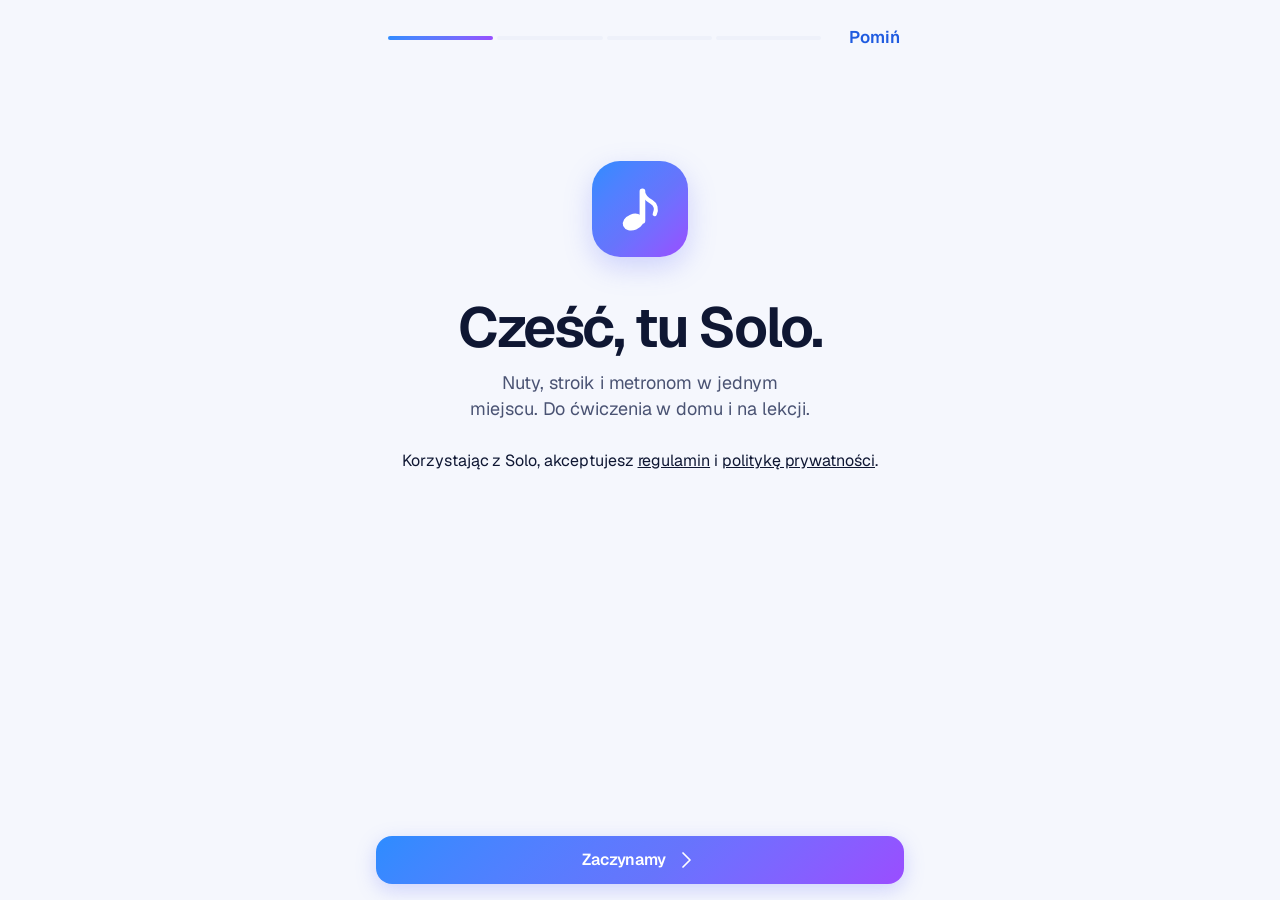
==== commit 1d0e67aa: "Powiększenie w edycji (mniej taktów w linijce); Zapisz bez dopisku PDF Co-Authored-By: Claude Opus 5" ====
--- a/index.html
+++ b/index.html
@@ -196,6 +196,7 @@
     </div>
     <figure class="peek" id="peek" hidden><canvas id="peek-c"></canvas><figcaption><span id="peek-t">Oryginał</span><button class="x" id="peek-x" aria-label="Zamknij"><svg class="i"><use href="#x"/></svg></button></figcaption></figure>
     <button class="follow-pill" id="follow-pill" hidden><svg class="i"><use href="#down"/></svg><span>Wróć do grania</span></button>
+    <div class="ed-zoom" id="ed-zoom" role="group" aria-label="Powiększenie w edycji"><button type="button" data-ez="-1" aria-label="Mniejsze nuty"><svg class="i"><use href="#minus"/></svg></button><span id="ed-zoom-v">100%</span><button type="button" data-ez="1" aria-label="Większe nuty"><svg class="i"><use href="#plus"/></svg></button></div>
     <div class="pages" id="pages"><div class="loading-page"><span class="spinner"></span></div></div>
   </div>
   <div class="editor" id="editbar" role="toolbar" aria-label="Popraw nuty" hidden>
@@ -205,10 +206,16 @@
   <p class="note first" id="bar-note" hidden></p>
   <b class="bp-title" id="sh-bar-t">Utwór</b>
   <h3 class="lbl">Tonacja</h3>
-  <div class="keypick" id="bar-keypick">
-    <div class="kp-row"><button type="button" class="pill round sm" data-kd="-1" aria-label="Tonacja z jednym bemolem więcej"><svg class="i"><use href="#minus"/></svg></button>
-      <div class="kp-val" aria-live="polite"><b id="bar-keyname"></b><small id="bar-keysig"></small></div>
-      <button type="button" class="pill round sm" data-kd="1" aria-label="Tonacja z jednym krzyżykiem więcej"><svg class="i"><use href="#plus"/></svg></button></div>
+  <div class="keypick kslide" id="bar-keypick">
+    <div class="kp-val" aria-live="polite"><b id="bar-keyname"></b><small id="bar-keysig"></small></div>
+    <input type="range" id="bar-krange" min="-6" max="6" step="1" aria-label="Tonacja: w lewo niżej, w prawo wyżej">
+    <div class="ks-ticks" id="bar-kticks"></div>
+  </div>
+  <h3 class="lbl">Popraw znaki przy kluczu</h3>
+  <div class="keyfix" id="bar-keyfix">
+    <button type="button" class="pill round sm" data-kf="-1" aria-label="Jeden bemol więcej przy kluczu"><svg class="i"><use href="#minus"/></svg></button>
+    <span class="kf-val"><b id="bar-kf-val"></b></span>
+    <button type="button" class="pill round sm" data-kf="1" aria-label="Jeden krzyżyk więcej przy kluczu"><svg class="i"><use href="#plus"/></svg></button>
   </div>
   <div id="bar-clefbox"><h3 class="lbl" id="bar-clef-t">Klucz</h3>
   <div class="chips clefchips" id="bar-clef"><button data-v="G"><svg class="cl g"><use href="#clef-g"/></svg>Wiolinowy</button><button data-v="F"><svg class="cl f"><use href="#clef-f"/></svg>Basowy</button><button data-v="C4"><svg class="cl c"><use href="#clef-c"/></svg>Tenorowy</button><button data-v="C3"><svg class="cl c"><use href="#clef-c"/></svg>Altowy</button></div></div>
@@ -233,11 +240,17 @@
       <button data-len="quarter" aria-label="Ćwierćnuta"><svg class="i"><use href="#n-quarter"/></svg></button>
       <button data-len="eighth" aria-label="Ósemka"><svg class="i"><use href="#n-eighth"/></svg></button>
       <button data-len="16th" aria-label="Szesnastka"><svg class="i"><use href="#n-16th"/></svg></button>
-      <button type="button" id="ed-dot" aria-label="Z kropką" aria-pressed="false"><svg class="i"><use href="#n-dot"/></svg></button>
-      <button type="button" id="ed-restmode" aria-label="Pauza" aria-pressed="false"><svg class="i"><use href="#rest-dash"/></svg></button>
-      <button type="button" id="ed-flat" aria-label="Bemol: pół tonu niżej"><svg class="i"><use href="#flat"/></svg></button>
-      <button type="button" id="ed-sharp" aria-label="Krzyżyk: pół tonu wyżej"><svg class="i"><use href="#sharp"/></svg></button>
-      <button data-ed="beam" id="ed-beam" aria-label="Połącz belką z następną nutą" aria-pressed="false"><svg class="i"><use href="#beam"/></svg></button>
+      <button data-rlen="whole" aria-label="Pauza całonutowa"><svg class="i"><use href="#r-whole"/></svg></button>
+      <button data-rlen="half" aria-label="Pauza półnutowa"><svg class="i"><use href="#r-half"/></svg></button>
+      <button data-rlen="quarter" aria-label="Pauza ćwierćnutowa"><svg class="i"><use href="#r-quarter"/></svg></button>
+      <button data-rlen="eighth" aria-label="Pauza ósemkowa"><svg class="i"><use href="#r-eighth"/></svg></button>
+      <button data-rlen="16th" aria-label="Pauza szesnastkowa"><svg class="i"><use href="#r-16th"/></svg></button>
+      <div class="gp-row4">
+        <button type="button" id="ed-dot" aria-label="Z kropką" aria-pressed="false"><svg class="i"><use href="#n-dot"/></svg></button>
+        <button type="button" id="ed-flat" aria-label="Bemol: pół tonu niżej"><svg class="i"><use href="#flat"/></svg></button>
+        <button type="button" id="ed-sharp" aria-label="Krzyżyk: pół tonu wyżej"><svg class="i"><use href="#sharp"/></svg></button>
+        <button data-ed="beam" id="ed-beam" aria-label="Połącz belką z następną nutą" aria-pressed="false"><svg class="i"><use href="#beam"/></svg></button>
+      </div>
     </div>
     <div class="ed-pane line-pane" data-pane="line" hidden>
       <div class="lp-row" id="line-kind" role="group" aria-label="Rodzaj kreski">
@@ -661,7 +674,7 @@
   </div>
   <h3 class="lbl">Plik</h3>
   <div class="list">
-    <button class="li tap" id="btn-save"><span class="ic"><svg class="i"><use href="#download"/></svg></span><span class="grow"><b>Zapisz</b><small>PDF na tym urządzeniu</small></span><svg class="i chev"><use href="#right"/></svg></button>
+    <button class="li tap" id="btn-save"><span class="ic"><svg class="i"><use href="#download"/></svg></span><span class="grow"><b>Zapisz</b></span><svg class="i chev"><use href="#right"/></svg></button>
     <button class="li tap" id="btn-share"><span class="ic"><svg class="i"><use href="#share"/></svg></span><span class="grow"><b>Udostępnij</b></span><svg class="i chev"><use href="#right"/></svg></button>
     <button class="li tap" id="btn-print"><span class="ic"><svg class="i"><use href="#print"/></svg></span><span class="grow"><b>Drukuj</b></span><svg class="i chev"><use href="#right"/></svg></button>
     <button class="li tap" id="btn-restore" hidden><span class="ic"><svg class="i"><use href="#undo"/></svg></span><span class="grow"><b>Przywróć odczyt</b></span></button>
@@ -830,7 +843,7 @@
 
 <input type="file" id="in-camera" accept="image/*" capture="environment" hidden>
 <input type="file" id="in-gallery" accept="image/*" multiple hidden>
-<input type="file" id="in-files" accept="image/*,application/pdf,.pdf,.musicxml,.xml,.mxl,application/vnd.recordare.musicxml+xml,application/vnd.recordare.musicxml" multiple hidden>
+<input type="file" id="in-files" multiple hidden>
 <input type="file" id="in-backup" accept="application/json,.json" hidden>
 
 <script src="vendor/jszip.min.js" defer></script>
--- a/styles.css
+++ b/styles.css
@@ -2092,3 +2092,30 @@
 .card .more svg.i{width:20px;height:20px}
 /* Opis → Instrument as a list */
 .li .f-select{flex:1;min-width:0;border:0;background:transparent;font:inherit;color:var(--ink);text-align:right;appearance:none;-webkit-appearance:none;padding:8px 0}
+/* Utwór: "Popraw znaki przy kluczu" under the key */
+.kp-hint{margin:6px 0 0;text-align:center;font-size:12px;color:var(--ink-3)}
+.keyfix{display:grid;grid-template-columns:auto 1fr auto;align-items:center;gap:10px;background:#fff;border-radius:14px;padding:8px 10px;box-shadow:var(--card-shadow,0 1px 2px rgb(15 23 42/.06))}
+.keyfix .kf-val{display:flex;flex-direction:column;align-items:center;line-height:1.2}
+.keyfix .kf-val b{font-size:16px}.keyfix .kf-val small{font-size:12px;color:var(--ink-3)}
+/* Dodaj: notes, rests, then dot · ♭ · ♯ · beam in four even columns across the same width */
+.ed-pane.grid-pane .gp-row4{grid-column:1/-1;display:grid;grid-template-columns:repeat(4,minmax(0,1fr));gap:6px}
+/* Utwór → Tonacja: a slider from low (left) to high (right), the written key in the middle */
+.kslide{padding:10px 12px 8px!important}
+.kslide .kp-val{display:flex;flex-direction:column;align-items:center;margin-bottom:6px}
+.kslide input[type=range]{width:100%;margin:4px 0 2px;accent-color:var(--brand);height:28px}
+.kslide .ks-ticks{display:grid;grid-template-columns:repeat(13,minmax(0,1fr));font-size:10px;color:var(--ink-3);text-align:center;line-height:1.1}
+.kslide .ks-ticks span{white-space:nowrap;overflow:visible}
+.kslide .ks-ticks .orig{color:var(--ink);font-weight:600}
+.kslide .ks-ticks .on{color:var(--brand-ink);font-weight:700}
+/* the first onboarding screen: Solo's mark instead of an empty card */
+.onb-mark{width:96px;height:96px;margin:9vh auto 22px;border-radius:28px;background:var(--grad-brand);display:flex;align-items:center;justify-content:center;box-shadow:0 10px 28px rgb(103 116 252/.28)}
+.onb-mark svg.i{width:48px;height:48px;color:#fff;fill:#fff;stroke:#fff}
+.w-stage .onb-mark{margin:auto}
+/* collection chips can be held (no text selection or iOS callout) */
+#cols .cchip{-webkit-user-select:none;user-select:none;-webkit-touch-callout:none}
+/* editing zoom: a small pill at the top right of the music, only while editing */
+.ed-zoom{display:none}
+body.editmode .ed-zoom{display:flex;position:sticky;top:8px;z-index:6;margin:0 12px -44px auto;width:max-content;align-items:center;gap:2px;padding:3px;border-radius:999px;background:#fff;box-shadow:0 2px 10px rgb(15 23 42/.14),0 0 0 1px rgb(15 23 42/.06)}
+.ed-zoom button{width:34px;height:34px;border-radius:50%;display:flex;align-items:center;justify-content:center;color:var(--brand-ink);background:transparent}
+.ed-zoom button:active{background:var(--brand-tint)}
+.ed-zoom span{min-width:44px;text-align:center;font-size:13px;font-weight:600;color:var(--ink);font-variant-numeric:tabular-nums}
